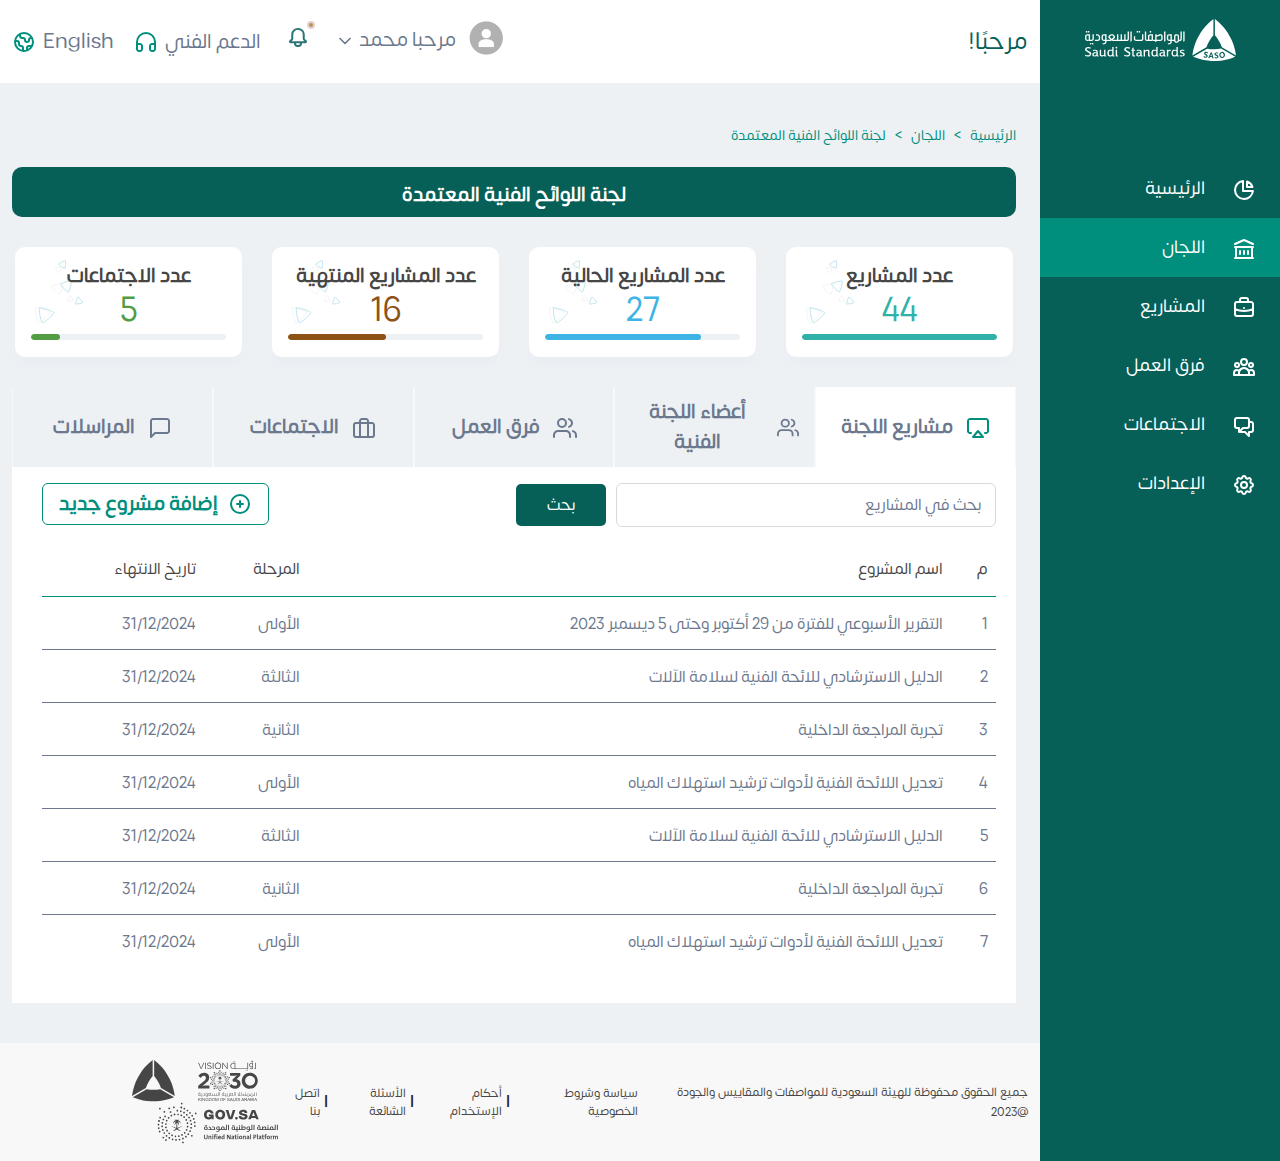
==== ar/committee details.html @ 7c532e9e "details" ====
<!doctype html>
<html lang="ar" dir="rtl">

<head>
  <!-- Required meta tags -->
  <meta charset="utf-8">
  <meta name="viewport" content="width=device-width, initial-scale=1, shrink-to-fit=no">

  <!-- filepond CSS -->
  <link rel="stylesheet" href="../assets/css/filepond.min.css">
  <!-- Bootstrap CSS -->
  <link rel="stylesheet" href="../assets/css/bootstrapV5.min.css">
  <!-- swiper  -->
  <link rel="stylesheet" href="../assets/css/swiper-bundle.min.css">
  <!--  Font Awesome CSS -->
  <!-- <link rel="stylesheet" href="../assets/css/all.min.css"> -->
  <!-- custom style -->
  <link rel="stylesheet" href="../assets/css/styleRTL.css">

  <title>SASO</title>
</head>

<body>
    <div class="layoutDashboard notHome">
        <section class="contentDashboard">
            <!-- start navbar -->
            <nav class="navbarCustomSaso">
                <div class="container containerCustom">
                    <nav class="navbar navbar-expand-lg navbar-light">
                        <a class="navbar-brand disable" href="#">
                            <img src="../assets/images/new-logo.svg" alt="" />
                        </a>
                        <a class="navbar-brand " href="#">
                            مرحبًا! 
                        </a>
                        <!-- end logo saso -->
                        <button class="navbar-toggler" type="button" data-bs-toggle="collapse"
                            data-bs-target="#navbarSupportedContent" aria-controls="navbarSupportedContent"
                            aria-expanded="false" aria-label="Toggle navigation">
                            <span class="navbar-toggler-icon"></span>
                        </button>
                        <!-- end button toggle -->
                        <div class="collapse navbar-collapse" id="navbarSupportedContent">
                            <ul class="navbar-nav mr-auto">
                                <li class="nav-item">
                                    <a class="nav-link" href="#">
                                        <img src="../assets/images/langIcon.svg" alt="" />
                                        <span>English</span>
                                    </a>
                                </li>
                                <!-- end link -->
                                <li class="nav-item">
                                    <a class="nav-link" href="#">
                                        <img src="../assets/images/supportIcon.svg" alt="" />
                                        <span>الدعم الفني</span>
                                    </a>
                                </li>
                                <!-- end link -->
                                <li class="nav-item"></li>
                                <!-- end link -->
                                <li>
                                    <div class="btn-group notificationA notificationB activeNotify ">
                                        <button type="button" class="" data-bs-toggle="dropdown" aria-haspopup="true"
                                            aria-expanded="true">
                                            <div class="redNotification">
                                                <img src="../assets/images/notific.svg" alt="" />
                                                <span class="red"></span>
                                            </div>
                                        </button>
                                        <div class="dropdown-menu ">
                                            <a class="dropdown-item" href="#">
                                                <img src="../assets/images/notiIconGreen.svg" alt="" />
                                                <span> تقرير</span>
                                            </a>
                                            <a class="dropdown-item" href="#">
                                                <img src="../assets/images/notiIconGreen.svg" alt="" />
                                                <span> تقرير</span>
                                            </a>
                                            <a class="dropdown-item visitedLink" href="#">
                                                <img src="../assets/images/notiIconGreen.svg" alt="" />
                                                <span> تقرير</span>
                                            </a>
                                            <a class="dropdown-item visitedLink" href="#">
                                                <img src="../assets/images/notiIconGreen.svg" alt="" />
                                                <span> تقرير</span>
                                            </a>
                                            <a class="dropdown-item visitedLink" href="#">
                                                <img src="../assets/images/notiIconGreen.svg" alt="" />
                                                <span> تقرير</span>
                                            </a>
                                            <a class="showAll" href="#"> عرض جميع الاشعارات </a>
                                        </div>
                                    </div>
                                </li>
                                <li>
                                    <li class="nav-item dropdown dropdownCustom">
                                        <a class="nav-link dropdown-toggle" href="#" id="navbarDropdown" role="button" data-bs-toggle="dropdown" aria-haspopup="true" aria-expanded="false">
                                            <img src="../assets/images/Arrow-Down.svg" alt="">
                                            <span>مرحبا محمد</span>
                                            <img src="../assets/images/navUser.png" alt="">
                                        </a>
                                        <div class="dropdown-menu" aria-labelledby="navbarDropdown">
                                            <a class="dropdown-item" href="#">تعديل ملف الشخصي</a>
                                            <a class="dropdown-item" href="#">تسجيل خروج</a>
                                            <div class="dropdown-divider"></div>
                                            <a class="dropdown-item" href="#">شئ اخر</a>
                                        </div>
                                    </li>
                                </li>
                            </ul>
                        </div>
                        <!-- end links of menu -->
                    </nav>
                </div>
            </nav>
            <!-- end navbar -->

            <!-- start Wrapper container -->
            <div class="WrapperContent">
                <div class="container clearPaddingCont">
                   
                    <div class="row customWidthRow">
                       <div class="col-12">
                        <div class="breadcrumb-main">
                            <a href="#">
                                الرئيسية 
                            </a>
                            <a href="#">
                                اللجان 
                            </a>
                            <span>
                                لجنة اللوائح الفنية المعتمدة
                            </span>
                        </div>
                       </div>
                    </div>
                    <div class="row customWidthRow">
                       <div class="col-12">
                        <div class="page-title">
                            <h2>
                                لجنة اللوائح الفنية المعتمدة
                            </h2>
                        </div>
                       </div>
                    </div>
                    <div class="row customWidthRow mainCards">
                        <div class="col-lg-3">
                            <div class="mainCard with-progress color1">
                                <h4>
                                    عدد المشاريع
                                </h4>
                                <div class="counter">
                                    130
                                </div>
                                <div class="progress">
                                    <div class="progress-bar" role="progressbar"  style="width: 100%;" aria-valuenow="100" aria-valuemin="0" aria-valuemax="100"></div>
                                </div>
                            </div>
                        </div>

                        <div class="col-lg-3">
                            <div class="mainCard with-progress color2">
                                <h4>
                                    عدد المشاريع الحالية
                                </h4>
                                <div class="counter">
                                    80
                                </div>
                                <div class="progress">
                                    <div class="progress-bar"  style="width: 80%;" role="progressbar" aria-valuenow="80" aria-valuemin="0" aria-valuemax="100"></div>
                                </div>
                            </div>
                        </div>

                        <div class="col-lg-3">
                            <div class="mainCard with-progress color3">
                                <h4>
                                    عدد المشاريع المنتهية
                                </h4>
                                <div class="counter">
                                    50
                                </div>
                                <div class="progress">
                                    <div class="progress-bar"  style="width: 50%;" role="progressbar" aria-valuenow="50" aria-valuemin="0" aria-valuemax="100"></div>
                                </div>
                            </div>
                        </div>

                        <div class="col-lg-3">
                            <div class="mainCard with-progress color4">
                                <h4>
                                    عدد الاجتماعات
                                </h4>
                                <div class="counter">
                                    15
                                </div>
                                <div class="progress">
                                    <div class="progress-bar"  style="width: 15%;" role="progressbar" aria-valuenow="15" aria-valuemin="0" aria-valuemax="100"></div>
                                </div>
                            </div>
                        </div>
                    </div>

                    <div class="row customWidthRow tabs-sec">
                        <div class="col-12">
                            <nav>
                                <div class="nav nav-tabs" id="nav-tab" role="tablist">
                                  <button class="nav-link active" id="nav-projects-tab" data-bs-toggle="tab" data-bs-target="#nav-projects" type="button" role="tab" aria-controls="nav-projects" aria-selected="true">
                                    <div class="icon-box">
                                        <img src="../assets/images/projectTab-icon.svg" alt="">
                                    </div>
                                    مشاريع اللجنة
                                </button>
                                  <button class="nav-link" id="nav-technicalCommittee-tab" data-bs-toggle="tab" data-bs-target="#nav-technicalCommittee" type="button" role="tab" aria-controls="nav-technicalCommittee" aria-selected="false">
                                    <div class="icon-box">
                                        <img src="../assets/images/teamTab-icon..svg" alt="">
                                    </div>
                                    أعضاء اللجنة الفنية
                                </button>
                                  <button class="nav-link" id="nav-teams-tab" data-bs-toggle="tab" data-bs-target="#nav-teams" type="button" role="tab" aria-controls="nav-teams" aria-selected="false">
                                     <div class="icon-box">
                                        <img src="../assets/images/teamTab-icon..svg" alt="">
                                    </div>
                                    فرق العمل
                                </button>
                                  <button class="nav-link" id="nav-meetings-tab" data-bs-toggle="tab" data-bs-target="#nav-meetings" type="button" role="tab" aria-controls="nav-meetings" aria-selected="false">
                                     <div class="icon-box">
                                        <img src="../assets/images/meetingTab-icon..svg" alt="">
                                    </div>
                                    الاجتماعات
                                </button>
                                  <button class="nav-link" id="nav-chat-tab" data-bs-toggle="tab" data-bs-target="#nav-chat" type="button" role="tab" aria-controls="nav-chat" aria-selected="false">
                                     <div class="icon-box">
                                        <img src="../assets/images/chatTab-icon..svg" alt="">
                                    </div>
                                    المراسلات
                                </button>
                                </div>
                              </nav>
                              <div class="tab-content" id="nav-tabContent">
                                <div class="tab-pane fade show active" id="nav-projects" role="tabpanel" aria-labelledby="nav-projects-tab">
                                    <div class="row">
                                        <div class="col-12">
                                            <div class="tabs-top-area">
                                                <div class="searchWarper">
                                                    <div class="inputGroup inputSearch">
                                                        <input type="text" placeholder="بحث في المشاريع">
                                                        <button class="btnMain">بحث</button>
                                                    </div>
                                                </div>
                                                <div class="">
                                                    <button class="add-btn">
                                                        <img src="../assets/images/plus-circle-filled.svg" alt="">
                                                        إضافة مشروع جديد
                                                    </button>
                                                </div>
                                            </div>
                                        </div>
                                        <div class="col-12">
                                            <div class="tableOne table-responsive">
                                                <table class="table">
                                                    <thead>
                                                      <tr>
                                                        <th scope="col">
                                                            م
                                                        </th>
                                                        <th scope="col">
                                                            اسم المشروع
                                                        </th>
                                                        <th scope="col">
                                                            المرحلة
                                                        </th>
                                                        <th scope="col">
                                                            تاريخ الانتهاء
                                                        </th>
                                                      </tr>
                                                    </thead>
                                                    <tbody>
                                                      <tr>
                                                        <th scope="row">
                                                            1
                                                        </th>
                                                        <td>
                                                            التقرير الأسبوعي للفترة من 29 أكتوبر وحتى 5 ديسمبر 2023
                                                        </td>
                                                        <td>
                                                            الأولى
                                                        </td>
                                                        <td>
                                                            31/12/2024
                                                        </td>
                                                      </tr>
                                                      <tr>
                                                        <th scope="row">
                                                            2
                                                        </th>
                                                        <td>
                                                            الدليل الاسترشادي للائحة الفنية لسلامة الآلات 
                                                        </td>
                                                        <td>
                                                            الثالثة
                                                        </td>
                                                        <td>
                                                            31/12/2024
                                                        </td>
                                                      </tr>
                                                      <tr>
                                                        <th scope="row">
                                                            3
                                                        </th>
                                                        <td  >
                                                            تجربة المراجعة الداخلية
                                                        </td>
                                                        <td>
                                                            الثانية
                                                        </td>
                                                        <td>
                                                            31/12/2024
                                                        </td>
                                                      </tr>
                                                      <tr>
                                                        <th scope="row">
                                                            4
                                                        </th>
                                                        <td  >
                                                            تعديل اللائحة الفنية لأدوات ترشيد استهلاك المياه
                                                        </td>
                                                        <td>
                                                            الأولى
                                                        </td>
                                                        <td>
                                                            31/12/2024
                                                        </td>
                                                      </tr>
                                                      <tr>
                                                        <th scope="row">
                                                            5
                                                        </th>
                                                        <td  >
                                                            الدليل الاسترشادي للائحة الفنية لسلامة الآلات 
                                                        </td>
                                                        <td>
                                                            الثالثة
                                                        </td>
                                                        <td>
                                                            31/12/2024
                                                        </td>
                                                      </tr>
                                                      <tr>
                                                        <th scope="row">
                                                            6
                                                        </th>
                                                        <td  >
                                                            تجربة المراجعة الداخلية
                                                        </td>
                                                        <td>
                                                            الثانية
                                                        </td>
                                                        <td>
                                                            31/12/2024
                                                        </td>
                                                      </tr>
                                                      <tr>
                                                        <th scope="row">
                                                            7
                                                        </th>
                                                        <td  >
                                                            تعديل اللائحة الفنية لأدوات ترشيد استهلاك المياه
                                                        </td>
                                                        <td>
                                                            الأولى
                                                        </td>
                                                        <td>
                                                            31/12/2024
                                                        </td>
                                                      </tr>
                                                    </tbody>
                                                  </table>
                                            </div>
                                        </div>
                                    </div>
                                </div>
                                <div class="tab-pane fade" id="nav-technicalCommittee" role="tabpanel" aria-labelledby="nav-technicalCommittee-tab">
                                    ...
                                </div>
                                <div class="tab-pane fade" id="nav-teams" role="tabpanel" aria-labelledby="nav-teams-tab">
                                    ...
                                </div>
                                <div class="tab-pane fade" id="nav-meetings" role="tabpanel" aria-labelledby="nav-meetings-tab">
                                    <div class="row">
                                        <div class="col-12">
                                            <div class="tabs-top-area">
                                                <div class="">
                                                    <button class="add-btn">
                                                        <img src="../assets/images/plus-circle-filled.svg" alt="">
                                                        إضافة اجتماع جديد
                                                    </button>
                                                </div>
                                            </div>
                                        </div>
                                        <div class="col-12">
                                            <div class="no-meetings-yet">
                                                <h5>
                                                    لا توجد اجتماعات حالية
                                                </h5>
                                            </div>
                                        </div>
                                    </div>
                                </div>
                                <div class="tab-pane fade" id="nav-chat" role="tabpanel" aria-labelledby="nav-chat-tab">
                                    <div class="row">
                                        <div class="col-12">
                                            <div class="comment-sec with-reply">
                                                <div class="comment-area">
                                                    <div class="top-profile-box">
                                                        <div class="img-box">
                                                            <img src="../assets/images/profile-Icon.svg" alt="">
                                                        </div>
                                                        <h4 class="name">
                                                            ضياء الدين سليمان بدر
                                                        </h4>
                                                    </div>
                                                    <div class="comment-added">
                                                        <p>
                                                            اجتماع فريق عمل مشروع اللائحة الفنية الخليجية لحظر المواد الخطرة .. اجتماع فريق عمل مشروع اللائحة الفنية الخليجية لحظر المواد الخطرة .. اجتماع فريق عمل مشروع اللائحة الفنية الخليجية لحظر المواد الخطرة .. اجتماع فريق عمل مشروع اللائحة الفنية الخليجية لحظر المواد الخطرة ..  اجتماع فريق عمل مشروع اللائحة الفنية الخليجية لحظر المواد الخطرة .. اجتماع فريق عمل مشروع اللائحة الفنية الخليجية لحظر المواد الخطرة .. اجتماع فريق عمل مشروع اللائحة الفنية الخليجية لحظر المواد الخطرة .. اجتماع فريق عمل مشروع اللائحة الفنية الخليجية لحظر المواد الخطرة .. اجتماع فريق عمل مشروع اللائحة الفنية الخليجية لحظر المواد الخطرة .. 
                                                        </p>
                                                        <div class="reply-a">
                                                            <a href="#">
                                                                الرد على التعليق
                                                            </a>
                                                            <span class="date">
                                                                15 ديسمبر 2024 - 13:00 ظهرًا
                                                            </span>
                                                        </div>
                                                    </div>
                                                </div>
                                                <div class="reply-area">
                                                    <div class="top-reply-box">
                                                        <div class="img-box">
                                                            <img src="../assets/images/profile-Icon.svg" alt="">
                                                        </div>
                                                        <h4 class="name">
                                                            محمد عبد الرحمن
                                                        </h4>
                                                    </div>
                                                    <div class="reply-added">
                                                        <div class="content-sec">
                                                            <p>
                                                                تم إرسال الدعوة .. برجاء قراءة المرفقات 
                                                            </p>
                                                            <h5>
                                                                المرفقات:  
                                                            </h5>
                                                            <div class="att">
                                                                <a href="#">
                                                                    <div class="icon-box">
                                                                        <img src="../assets/images/download.svg" alt="">
                                                                    </div>
                                                                    <span>
                                                                        اجتماع فريق عمل مشروع اللائحة الفنية الخليجية لحظر المواد الخطرة
                                                                    </span>
                                                                </a>
                                                                <a href="#">
                                                                    <div class="icon-box">
                                                                        <img src="../assets/images/download.svg" alt="">
                                                                    </div>
                                                                    <span>
                                                                        اجتماع فريق عمل مشروع اللائحة الفنية الخليجية لحظر المواد الخطرة
                                                                    </span>
                                                                </a>
                                                            </div>
                                                        </div>
                                                        <div class="reply-a">
                                                            <a href="#">
                                                                الرد على التعليق
                                                            </a>
                                                            <span class="date">
                                                                15 ديسمبر 2024 - 13:00 ظهرًا
                                                            </span>
                                                        </div>
                                                    </div>
                                                </div>

                                                <div class="reply-area">
                                                    <div class="top-reply-box">
                                                        <div class="img-box">
                                                            <img src="../assets/images/profile-Icon.svg" alt="">
                                                        </div>
                                                        <h4 class="name">
                                                            محمد عبد الغفار يوسف
                                                        </h4>
                                                    </div>
                                                    <div class="reply-added">
                                                        <div class="content-sec">
                                                            <p>
                                                                تم إرسال الدعوة .. برجاء قراءة المرفقات 
                                                            </p>
                                                            <h5>
                                                                المرفقات:  
                                                            </h5>
                                                            <div class="att">
                                                                <a href="#">
                                                                    <div class="icon-box">
                                                                        <img src="../assets/images/download.svg" alt="">
                                                                    </div>
                                                                    <span>
                                                                        اجتماع فريق عمل مشروع اللائحة الفنية الخليجية لحظر المواد الخطرة
                                                                    </span>
                                                                </a>
                                                            </div>
                                                        </div>
                                                        <div class="reply-a">
                                                            <a href="#">
                                                                الرد على التعليق
                                                            </a>
                                                            <span class="date">
                                                                15 ديسمبر 2024 - 13:00 ظهرًا
                                                            </span>
                                                        </div>
                                                    </div>
                                                </div>

                                            </div>
                                        </div>
                                        <div class="col-12">
                                            <div class="comment-sec">
                                                <div class="comment-area">
                                                    <div class="top-profile-box">
                                                        <div class="img-box">
                                                            <img src="../assets/images/profile-Icon.svg" alt="">
                                                        </div>
                                                        <h4 class="name">
                                                            ضياء الدين سليمان بدر
                                                        </h4>
                                                    </div>
                                                    <div class="comment-added">
                                                        <p>
                                                            اجتماع فريق عمل مشروع اللائحة الفنية الخليجية لحظر المواد الخطرة .. اجتماع فريق عمل مشروع اللائحة الفنية الخليجية لحظر المواد الخطرة .. اجتماع فريق عمل مشروع اللائحة الفنية الخليجية لحظر المواد الخطرة .. اجتماع فريق عمل مشروع اللائحة الفنية الخليجية لحظر المواد الخطرة ..  اجتماع فريق عمل مشروع اللائحة الفنية الخليجية لحظر المواد الخطرة .. اجتماع فريق عمل مشروع اللائحة الفنية الخليجية لحظر المواد الخطرة .. اجتماع فريق عمل مشروع اللائحة الفنية الخليجية لحظر المواد الخطرة .. اجتماع فريق عمل مشروع اللائحة الفنية الخليجية لحظر المواد الخطرة .. اجتماع فريق عمل مشروع اللائحة الفنية الخليجية لحظر المواد الخطرة .. 
                                                        </p>
                                                        <div class="reply-a">
                                                            <a href="#">
                                                                الرد على التعليق
                                                            </a>
                                                            <span class="date">
                                                                15 ديسمبر 2024 - 13:00 ظهرًا
                                                            </span>
                                                        </div>
                                                    </div>
                                                </div>
                                            </div>
                                        </div>
                                        <div class="col-12">
                                            <div class="bottom-sec">
                                                <div class="add-comment">
                                                    <label>
                                                         أضف تعليق جديد
                                                    </label>
                                                    <textarea name="" id="" cols="30" rows="10" 
                                                            placeholder="برجاء كتابة تعليقك هنا ثم الضغط على إرسال ...">
                                                    </textarea>
                                                </div>
                                                <div class="add-attachments">
                                                    <label>
                                                        المرفقات
                                                    </label>
                                                    <input type="file" placeholder="برجاء رفع المرفقات المطلوبة بحد أقصى 5 ميجا للملف ">
                                                </div>

                                                <button class="btnMain send">
                                                    إرسال
                                                </button>
                                            </div>

                                        </div>
                                    </div>
                                </div>
                              </div>
                        </div>
                     </div>
                </div>
            </div>
            <!-- end Wrapper container -->

            <footer class="sasoFooter">
                <div class="container containerCustom flexCenter">
                    <div class="logosFooter">
                        <a href="#!"><img src="../assets/images/SASOFooter.svg" alt="" /></a>
                        <a href="#!"><img src="../assets/images/2030.svg" alt="" /></a>
                        <a href="#!"><img src="../assets/images/Govsa.svg" alt="" /></a>
                    </div>
                    <!-- end logo -->
                    <div class="policySec">
                        <a href="#!">اتصل بنا</a>| <a href="#!"> الأسئلة الشائعة</a>|
                        <a href="#!"> أحكام الإستخدام</a>|
                        <a href="#!">سياسة وشروط الخصوصية</a>
                    </div>
                    <!-- end section -->
                    <div class="sasoRSV">
                        <p>
                            جميع الحقوق محفوظة للهيئة السعودية للمواصفات والمقاييس والجودة
                            @2023
                        </p>
                    </div>
                </div>
            </footer>
        </section>
        <!-- end main section -->
        <aside class="LinksDashboard">
            <div class="logoDash">
                <a href="#">
                    <img src="../assets/images/LogoDashboard.svg" alt="">
                </a>
            </div>
            <ul class="ulSide">
                <li class="">
                    <a href="#" >
                        <img src="../assets/images/asideIcon1.svg" alt="">
                        <span>الرئيسية</span>
                    </a>
                </li>
                <li class="active">
                    <a href="#" >
                        <img src="../assets/images/asideIcon2.svg" alt="">
                        <span>اللجان</span>
                    </a>
                </li>
                <li class="">
                    <a href="#" >
                        <img src="../assets/images/asideIcon3.svg" alt="">
                        <span>المشاريع</span>
                    </a>
                </li>
                <li class="">
                    <a href="#" >
                        <img src="../assets/images/asideIcon4.svg" alt="">
                        <span>فرق العمل</span>
                    </a>
                </li>
                <li class="">
                    <a href="#" >
                        <img src="../assets/images/asideIcon5.svg" alt="">
                        <span>الاجتماعات</span>
                    </a>
                </li>
                <li class="">
                    <a href="#" >
                        <img src="../assets/images/asideIcon6.svg" alt="">
                        <span>الإعدادات</span>
                    </a>
                </li>
            </ul>
        </aside>
         <!-- end aside -->
    </div>

    <!-- start script ref  -->
    <script src="../assets/js/jQueryV3.5.js"></script>
    <script src="../assets/js/bootstrap.bundle.minV5.js"></script>
    <script src="../assets/js/swiper-bundle.min.js"></script>
    <script src="../assets/js/filepond.min.js"></script>
    <script src="../assets/js/filepondJquery.js"></script>
    <!-- <script src="../assets/js/FilePondPluginImagePreview.js"></script> -->
    <script src="../assets/js/jquery.counterup.min.js"></script>
    <script src="../assets/js/custom.js"></script>
    <!-- end script ref  -->
    <script>
              $('.filePoundClass').filepond({
        labelIdle: `برجاء رفع المرفقات المطلوبة بحد أقصى 5 ميجا للملف `,
        // imagePreviewHeight : 40,
        allowMultiple : true
      });
  
      // Set allowMultiple property to true
    //   $('.filePoundClass').filepond('allowMultiple', true);
    
      // Listen for addfile event
      $('.filePoundClass').on('FilePond:addfile', function(e) {
          console.log('file added event', e);
      });
    </script>
</body>

</html>
---- assets/css/filepond.min.css ----
/*!
 * FilePond 4.30.3
 * Licensed under MIT, https://opensource.org/licenses/MIT/
 * Please visit https://pqina.nl/filepond/ for details.
 */

/* eslint-disable */
.filepond--assistant{position:absolute;overflow:hidden;height:1px;width:1px;padding:0;border:0;clip:rect(1px,1px,1px,1px);-webkit-clip-path:inset(50%);clip-path:inset(50%);white-space:nowrap}.filepond--browser.filepond--browser{position:absolute;margin:0;padding:0;left:1em;top:1.75em;width:calc(100% - 2em);opacity:0;font-size:0}.filepond--data{position:absolute;width:0;height:0;padding:0;margin:0;border:none;visibility:hidden;pointer-events:none;contain:strict}.filepond--drip{position:absolute;top:0;left:0;right:0;bottom:0;overflow:hidden;opacity:.1;pointer-events:none;border-radius:.5em;background:rgba(0,0,0,.01)}.filepond--drip-blob{-webkit-transform-origin:center center;transform-origin:center center;width:8em;height:8em;margin-left:-4em;margin-top:-4em;background:#292625;border-radius:50%}.filepond--drip-blob,.filepond--drop-label{position:absolute;top:0;left:0;will-change:transform,opacity}.filepond--drop-label{right:0;margin:0;color:#4f4f4f;display:flex;justify-content:center;align-items:center;height:0;-webkit-user-select:none;-moz-user-select:none;-ms-user-select:none;user-select:none}.filepond--drop-label.filepond--drop-label label{display:block;margin:0;padding:.5em}.filepond--drop-label label{cursor:default;font-size:.875em;font-weight:400;text-align:center;line-height:1.5}.filepond--label-action{text-decoration:underline;-webkit-text-decoration-skip:ink;text-decoration-skip-ink:auto;-webkit-text-decoration-color:#a7a4a4;text-decoration-color:#a7a4a4;cursor:pointer}.filepond--root[data-disabled] .filepond--drop-label label{opacity:.5}.filepond--file-action-button.filepond--file-action-button{font-size:1em;width:1.625em;height:1.625em;font-family:inherit;line-height:inherit;margin:0;padding:0;border:none;outline:none;will-change:transform,opacity}.filepond--file-action-button.filepond--file-action-button span{position:absolute;overflow:hidden;height:1px;width:1px;padding:0;border:0;clip:rect(1px,1px,1px,1px);-webkit-clip-path:inset(50%);clip-path:inset(50%);white-space:nowrap}.filepond--file-action-button.filepond--file-action-button svg{width:100%;height:100%}.filepond--file-action-button.filepond--file-action-button:after{position:absolute;left:-.75em;right:-.75em;top:-.75em;bottom:-.75em;content:""}.filepond--file-action-button{cursor:auto;color:#fff;border-radius:50%;background-color:rgba(0,0,0,.5);background-image:none;box-shadow:0 0 0 0 hsla(0,0%,100%,0);transition:box-shadow .25s ease-in}.filepond--file-action-button:focus,.filepond--file-action-button:hover{box-shadow:0 0 0 .125em hsla(0,0%,100%,.9)}.filepond--file-action-button[disabled]{color:hsla(0,0%,100%,.5);background-color:rgba(0,0,0,.25)}.filepond--file-action-button[hidden]{display:none}.filepond--action-edit-item.filepond--action-edit-item{width:2em;height:2em;padding:.1875em}.filepond--action-edit-item.filepond--action-edit-item[data-align*=center]{margin-left:-.1875em}.filepond--action-edit-item.filepond--action-edit-item[data-align*=bottom]{margin-bottom:-.1875em}.filepond--action-edit-item-alt{border:none;line-height:inherit;background:transparent;font-family:inherit;color:inherit;outline:none;padding:0;margin:0 0 0 .25em;pointer-events:all;position:absolute}.filepond--action-edit-item-alt svg{width:1.3125em;height:1.3125em}.filepond--action-edit-item-alt span{font-size:0;opacity:0}.filepond--file-info{position:static;display:flex;flex-direction:column;align-items:flex-start;flex:1;margin:0 .5em 0 0;min-width:0;will-change:transform,opacity;pointer-events:none;-webkit-user-select:none;-moz-user-select:none;-ms-user-select:none;user-select:none}.filepond--file-info *{margin:0}.filepond--file-info .filepond--file-info-main{font-size:.75em;line-height:1.2;text-overflow:ellipsis;overflow:hidden;white-space:nowrap;width:100%}.filepond--file-info .filepond--file-info-sub{font-size:.625em;opacity:.5;transition:opacity .25s ease-in-out;white-space:nowrap}.filepond--file-info .filepond--file-info-sub:empty{display:none}.filepond--file-status{position:static;display:flex;flex-direction:column;align-items:flex-end;flex-grow:0;flex-shrink:0;margin:0;min-width:2.25em;text-align:right;will-change:transform,opacity;pointer-events:none;-webkit-user-select:none;-moz-user-select:none;-ms-user-select:none;user-select:none}.filepond--file-status *{margin:0;white-space:nowrap}.filepond--file-status .filepond--file-status-main{font-size:.75em;line-height:1.2}.filepond--file-status .filepond--file-status-sub{font-size:.625em;opacity:.5;transition:opacity .25s ease-in-out}.filepond--file-wrapper.filepond--file-wrapper{border:none;margin:0;padding:0;min-width:0;height:100%}.filepond--file-wrapper.filepond--file-wrapper>legend{position:absolute;overflow:hidden;height:1px;width:1px;padding:0;border:0;clip:rect(1px,1px,1px,1px);-webkit-clip-path:inset(50%);clip-path:inset(50%);white-space:nowrap}.filepond--file{position:static;display:flex;height:100%;align-items:flex-start;padding:.5625em;color:#fff;border-radius:.5em}.filepond--file .filepond--file-status{margin-left:auto;margin-right:2.25em}.filepond--file .filepond--processing-complete-indicator{pointer-events:none;-webkit-user-select:none;-moz-user-select:none;-ms-user-select:none;user-select:none;z-index:3}.filepond--file .filepond--file-action-button,.filepond--file .filepond--processing-complete-indicator,.filepond--file .filepond--progress-indicator{position:absolute}.filepond--file [data-align*=left]{left:.5625em}.filepond--file [data-align*=right]{right:.5625em}.filepond--file [data-align*=center]{left:calc(50% - .8125em)}.filepond--file [data-align*=bottom]{bottom:1.125em}.filepond--file [data-align=center]{top:calc(50% - .8125em)}.filepond--file .filepond--progress-indicator{margin-top:.1875em}.filepond--file .filepond--progress-indicator[data-align*=right]{margin-right:.1875em}.filepond--file .filepond--progress-indicator[data-align*=left]{margin-left:.1875em}[data-filepond-item-state*=error] .filepond--file-info,[data-filepond-item-state*=invalid] .filepond--file-info,[data-filepond-item-state=cancelled] .filepond--file-info{margin-right:2.25em}[data-filepond-item-state~=processing] .filepond--file-status-sub{opacity:0}[data-filepond-item-state~=processing] .filepond--action-abort-item-processing~.filepond--file-status .filepond--file-status-sub{opacity:.5}[data-filepond-item-state=processing-error] .filepond--file-status-sub{opacity:0}[data-filepond-item-state=processing-error] .filepond--action-retry-item-processing~.filepond--file-status .filepond--file-status-sub{opacity:.5}[data-filepond-item-state=processing-complete] .filepond--action-revert-item-processing svg{-webkit-animation:fall .5s linear .125s both;animation:fall .5s linear .125s both}[data-filepond-item-state=processing-complete] .filepond--file-status-sub{opacity:.5}[data-filepond-item-state=processing-complete] .filepond--file-info-sub,[data-filepond-item-state=processing-complete] .filepond--processing-complete-indicator:not([style*=hidden])~.filepond--file-status .filepond--file-status-sub{opacity:0}[data-filepond-item-state=processing-complete] .filepond--action-revert-item-processing~.filepond--file-info .filepond--file-info-sub{opacity:.5}[data-filepond-item-state*=error] .filepond--file-wrapper,[data-filepond-item-state*=error] .filepond--panel,[data-filepond-item-state*=invalid] .filepond--file-wrapper,[data-filepond-item-state*=invalid] .filepond--panel{-webkit-animation:shake .65s linear both;animation:shake .65s linear both}[data-filepond-item-state*=busy] .filepond--progress-indicator svg{-webkit-animation:spin 1s linear infinite;animation:spin 1s linear infinite}@-webkit-keyframes spin{0%{-webkit-transform:rotate(0deg);transform:rotate(0deg)}to{-webkit-transform:rotate(1turn);transform:rotate(1turn)}}@keyframes spin{0%{-webkit-transform:rotate(0deg);transform:rotate(0deg)}to{-webkit-transform:rotate(1turn);transform:rotate(1turn)}}@-webkit-keyframes shake{10%,90%{-webkit-transform:translateX(-.0625em);transform:translateX(-.0625em)}20%,80%{-webkit-transform:translateX(.125em);transform:translateX(.125em)}30%,50%,70%{-webkit-transform:translateX(-.25em);transform:translateX(-.25em)}40%,60%{-webkit-transform:translateX(.25em);transform:translateX(.25em)}}@keyframes shake{10%,90%{-webkit-transform:translateX(-.0625em);transform:translateX(-.0625em)}20%,80%{-webkit-transform:translateX(.125em);transform:translateX(.125em)}30%,50%,70%{-webkit-transform:translateX(-.25em);transform:translateX(-.25em)}40%,60%{-webkit-transform:translateX(.25em);transform:translateX(.25em)}}@-webkit-keyframes fall{0%{opacity:0;-webkit-transform:scale(.5);transform:scale(.5);-webkit-animation-timing-function:ease-out;animation-timing-function:ease-out}70%{opacity:1;-webkit-transform:scale(1.1);transform:scale(1.1);-webkit-animation-timing-function:ease-in-out;animation-timing-function:ease-in-out}to{-webkit-transform:scale(1);transform:scale(1);-webkit-animation-timing-function:ease-out;animation-timing-function:ease-out}}@keyframes fall{0%{opacity:0;-webkit-transform:scale(.5);transform:scale(.5);-webkit-animation-timing-function:ease-out;animation-timing-function:ease-out}70%{opacity:1;-webkit-transform:scale(1.1);transform:scale(1.1);-webkit-animation-timing-function:ease-in-out;animation-timing-function:ease-in-out}to{-webkit-transform:scale(1);transform:scale(1);-webkit-animation-timing-function:ease-out;animation-timing-function:ease-out}}.filepond--hopper[data-hopper-state=drag-over]>*{pointer-events:none}.filepond--hopper[data-hopper-state=drag-over]:after{content:"";position:absolute;left:0;top:0;right:0;bottom:0;z-index:100}.filepond--progress-indicator{z-index:103}.filepond--file-action-button{z-index:102}.filepond--file-status{z-index:101}.filepond--file-info{z-index:100}.filepond--item{position:absolute;top:0;left:0;right:0;z-index:1;padding:0;margin:.25em;will-change:transform,opacity}.filepond--item>.filepond--panel{z-index:-1}.filepond--item>.filepond--panel .filepond--panel-bottom{box-shadow:0 .0625em .125em -.0625em rgba(0,0,0,.25)}.filepond--item>.filepond--file-wrapper,.filepond--item>.filepond--panel{transition:opacity .15s ease-out}.filepond--item[data-drag-state]{cursor:-webkit-grab;cursor:grab}.filepond--item[data-drag-state]>.filepond--panel{transition:box-shadow .125s ease-in-out;box-shadow:0 0 0 transparent}.filepond--item[data-drag-state=drag]{cursor:-webkit-grabbing;cursor:grabbing}.filepond--item[data-drag-state=drag]>.filepond--panel{box-shadow:0 .125em .3125em rgba(0,0,0,.325)}.filepond--item[data-drag-state]:not([data-drag-state=idle]){z-index:2}.filepond--item-panel{background-color:#64605e}[data-filepond-item-state=processing-complete] .filepond--item-panel{background-color:#369763}[data-filepond-item-state*=error] .filepond--item-panel,[data-filepond-item-state*=invalid] .filepond--item-panel{background-color:#c44e47}.filepond--item-panel{border-radius:.5em;transition:background-color .25s}.filepond--list-scroller{position:absolute;top:0;left:0;right:0;margin:0;will-change:transform}.filepond--list-scroller[data-state=overflow] .filepond--list{bottom:0;right:0}.filepond--list-scroller[data-state=overflow]{overflow-y:scroll;overflow-x:hidden;-webkit-overflow-scrolling:touch;-webkit-mask:linear-gradient(180deg,#000 calc(100% - .5em),transparent);mask:linear-gradient(180deg,#000 calc(100% - .5em),transparent)}.filepond--list-scroller::-webkit-scrollbar{background:transparent}.filepond--list-scroller::-webkit-scrollbar:vertical{width:1em}.filepond--list-scroller::-webkit-scrollbar:horizontal{height:0}.filepond--list-scroller::-webkit-scrollbar-thumb{background-color:rgba(0,0,0,.3);border-radius:99999px;border:.3125em solid transparent;background-clip:content-box}.filepond--list.filepond--list{position:absolute;top:0;margin:0;padding:0;list-style-type:none;will-change:transform}.filepond--list{left:.75em;right:.75em}.filepond--root[data-style-panel-layout~=integrated]{width:100%;height:100%;max-width:none;margin:0}.filepond--root[data-style-panel-layout~=circle] .filepond--panel-root,.filepond--root[data-style-panel-layout~=integrated] .filepond--panel-root{border-radius:0}.filepond--root[data-style-panel-layout~=circle] .filepond--panel-root>*,.filepond--root[data-style-panel-layout~=integrated] .filepond--panel-root>*{display:none}.filepond--root[data-style-panel-layout~=circle] .filepond--drop-label,.filepond--root[data-style-panel-layout~=integrated] .filepond--drop-label{bottom:0;height:auto;display:flex;justify-content:center;align-items:center;z-index:7}.filepond--root[data-style-panel-layout~=circle] .filepond--item-panel,.filepond--root[data-style-panel-layout~=integrated] .filepond--item-panel{display:none}.filepond--root[data-style-panel-layout~=compact] .filepond--list-scroller,.filepond--root[data-style-panel-layout~=integrated] .filepond--list-scroller{overflow:hidden;height:100%;margin-top:0;margin-bottom:0}.filepond--root[data-style-panel-layout~=compact] .filepond--list,.filepond--root[data-style-panel-layout~=integrated] .filepond--list{left:0;right:0;height:100%}.filepond--root[data-style-panel-layout~=compact] .filepond--item,.filepond--root[data-style-panel-layout~=integrated] .filepond--item{margin:0}.filepond--root[data-style-panel-layout~=compact] .filepond--file-wrapper,.filepond--root[data-style-panel-layout~=integrated] .filepond--file-wrapper{height:100%}.filepond--root[data-style-panel-layout~=compact] .filepond--drop-label,.filepond--root[data-style-panel-layout~=integrated] .filepond--drop-label{z-index:7}.filepond--root[data-style-panel-layout~=circle]{border-radius:99999rem;overflow:hidden}.filepond--root[data-style-panel-layout~=circle]>.filepond--panel{border-radius:inherit}.filepond--root[data-style-panel-layout~=circle]>.filepond--panel>*{display:none}.filepond--root[data-style-panel-layout~=circle] .filepond--file-info,.filepond--root[data-style-panel-layout~=circle] .filepond--file-status{display:none}.filepond--root[data-style-panel-layout~=circle] .filepond--action-edit-item{opacity:1!important;visibility:visible!important}@media not all and (min-resolution:0.001dpcm){@supports (-webkit-appearance:none) and (stroke-color:transparent){.filepond--root[data-style-panel-layout~=circle]{will-change:transform}}}.filepond--panel-root{border-radius:.5em;background-color:#f1f0ef}.filepond--panel{position:absolute;left:0;top:0;right:0;margin:0;height:100%!important;pointer-events:none}.filepond-panel:not([data-scalable=false]){height:auto!important}.filepond--panel[data-scalable=false]>div{display:none}.filepond--panel[data-scalable=true]{-webkit-transform-style:preserve-3d;transform-style:preserve-3d;background-color:transparent!important;border:none!important}.filepond--panel-bottom,.filepond--panel-center,.filepond--panel-top{position:absolute;left:0;top:0;right:0;margin:0;padding:0}.filepond--panel-bottom,.filepond--panel-top{height:.5em}.filepond--panel-top{border-bottom-left-radius:0!important;border-bottom-right-radius:0!important;border-bottom:none!important}.filepond--panel-top:after{content:"";position:absolute;height:2px;left:0;right:0;bottom:-1px;background-color:inherit}.filepond--panel-bottom,.filepond--panel-center{will-change:transform;-webkit-backface-visibility:hidden;backface-visibility:hidden;-webkit-transform-origin:left top;transform-origin:left top;-webkit-transform:translate3d(0,.5em,0);transform:translate3d(0,.5em,0)}.filepond--panel-bottom{border-top-left-radius:0!important;border-top-right-radius:0!important;border-top:none!important}.filepond--panel-bottom:before{content:"";position:absolute;height:2px;left:0;right:0;top:-1px;background-color:inherit}.filepond--panel-center{height:100px!important;border-top:none!important;border-bottom:none!important;border-radius:0!important}.filepond--panel-center:not([style]){visibility:hidden}.filepond--progress-indicator{position:static;width:1.25em;height:1.25em;color:#fff;margin:0;pointer-events:none;will-change:transform,opacity}.filepond--progress-indicator svg{width:100%;height:100%;vertical-align:top;transform-box:fill-box}.filepond--progress-indicator path{fill:none;stroke:currentColor}.filepond--list-scroller{z-index:6}.filepond--drop-label{z-index:5}.filepond--drip{z-index:3}.filepond--root>.filepond--panel{z-index:2}.filepond--browser{z-index:1}.filepond--root{box-sizing:border-box;position:relative;margin-bottom:1em;font-size:1rem;line-height:normal;font-family:-apple-system,BlinkMacSystemFont,Segoe UI,Roboto,Helvetica,Arial,sans-serif,Apple Color Emoji,Segoe UI Emoji,Segoe UI Symbol;font-weight:450;text-align:left;text-rendering:optimizeLegibility;direction:ltr;contain:layout style size}.filepond--root *{box-sizing:inherit;line-height:inherit}.filepond--root :not(text){font-size:inherit}.filepond--root[data-disabled]{pointer-events:none}.filepond--root[data-disabled] .filepond--list-scroller{pointer-events:all}.filepond--root[data-disabled] .filepond--list{pointer-events:none}.filepond--root .filepond--drop-label{min-height:4.75em}.filepond--root .filepond--list-scroller{margin-top:1em;margin-bottom:1em}.filepond--root .filepond--credits{position:absolute;right:0;opacity:.175;line-height:.85;font-size:11px;color:inherit;text-decoration:none;z-index:3;bottom:-14px}.filepond--root .filepond--credits[style]{top:0;bottom:auto;margin-top:14px}
---- assets/css/bootstrapV5.min.css ----
@charset "UTF-8";/*!
 * Bootstrap v5.0.2 (https://getbootstrap.com/)
 * Copyright 2011-2021 The Bootstrap Authors
 * Copyright 2011-2021 Twitter, Inc.
 * Licensed under MIT (https://github.com/twbs/bootstrap/blob/main/LICENSE)
 */:root{--bs-blue:#0d6efd;--bs-indigo:#6610f2;--bs-purple:#6f42c1;--bs-pink:#d63384;--bs-red:#dc3545;--bs-orange:#fd7e14;--bs-yellow:#ffc107;--bs-green:#198754;--bs-teal:#20c997;--bs-cyan:#0dcaf0;--bs-white:#fff;--bs-gray:#6c757d;--bs-gray-dark:#343a40;--bs-primary:#0d6efd;--bs-secondary:#6c757d;--bs-success:#198754;--bs-info:#0dcaf0;--bs-warning:#ffc107;--bs-danger:#dc3545;--bs-light:#f8f9fa;--bs-dark:#212529;--bs-font-sans-serif:system-ui,-apple-system,"Segoe UI",Roboto,"Helvetica Neue",Arial,"Noto Sans","Liberation Sans",sans-serif,"Apple Color Emoji","Segoe UI Emoji","Segoe UI Symbol","Noto Color Emoji";--bs-font-monospace:SFMono-Regular,Menlo,Monaco,Consolas,"Liberation Mono","Courier New",monospace;--bs-gradient:linear-gradient(180deg, rgba(255, 255, 255, 0.15), rgba(255, 255, 255, 0))}*,::after,::before{box-sizing:border-box}@media (prefers-reduced-motion:no-preference){:root{scroll-behavior:smooth}}body{margin:0;font-family:var(--bs-font-sans-serif);font-size:1rem;font-weight:400;line-height:1.5;color:#212529;background-color:#fff;-webkit-text-size-adjust:100%;-webkit-tap-highlight-color:transparent}hr{margin:1rem 0;color:inherit;background-color:currentColor;border:0;opacity:.25}hr:not([size]){height:1px}.h1,.h2,.h3,.h4,.h5,.h6,h1,h2,h3,h4,h5,h6{margin-top:0;margin-bottom:.5rem;font-weight:500;line-height:1.2}.h1,h1{font-size:calc(1.375rem + 1.5vw)}@media (min-width:1200px){.h1,h1{font-size:2.5rem}}.h2,h2{font-size:calc(1.325rem + .9vw)}@media (min-width:1200px){.h2,h2{font-size:2rem}}.h3,h3{font-size:calc(1.3rem + .6vw)}@media (min-width:1200px){.h3,h3{font-size:1.75rem}}.h4,h4{font-size:calc(1.275rem + .3vw)}@media (min-width:1200px){.h4,h4{font-size:1.5rem}}.h5,h5{font-size:1.25rem}.h6,h6{font-size:1rem}p{margin-top:0;margin-bottom:1rem}abbr[data-bs-original-title],abbr[title]{-webkit-text-decoration:underline dotted;text-decoration:underline dotted;cursor:help;-webkit-text-decoration-skip-ink:none;text-decoration-skip-ink:none}address{margin-bottom:1rem;font-style:normal;line-height:inherit}ol,ul{padding-left:2rem}dl,ol,ul{margin-top:0;margin-bottom:1rem}ol ol,ol ul,ul ol,ul ul{margin-bottom:0}dt{font-weight:700}dd{margin-bottom:.5rem;margin-left:0}blockquote{margin:0 0 1rem}b,strong{font-weight:bolder}.small,small{font-size:.875em}.mark,mark{padding:.2em;background-color:#fcf8e3}sub,sup{position:relative;font-size:.75em;line-height:0;vertical-align:baseline}sub{bottom:-.25em}sup{top:-.5em}a{color:#0d6efd;text-decoration:underline}a:hover{color:#0a58ca}a:not([href]):not([class]),a:not([href]):not([class]):hover{color:inherit;text-decoration:none}code,kbd,pre,samp{font-family:var(--bs-font-monospace);font-size:1em;direction:ltr;unicode-bidi:bidi-override}pre{display:block;margin-top:0;margin-bottom:1rem;overflow:auto;font-size:.875em}pre code{font-size:inherit;color:inherit;word-break:normal}code{font-size:.875em;color:#d63384;word-wrap:break-word}a>code{color:inherit}kbd{padding:.2rem .4rem;font-size:.875em;color:#fff;background-color:#212529;border-radius:.2rem}kbd kbd{padding:0;font-size:1em;font-weight:700}figure{margin:0 0 1rem}img,svg{vertical-align:middle}table{caption-side:bottom;border-collapse:collapse}caption{padding-top:.5rem;padding-bottom:.5rem;color:#6c757d;text-align:left}th{text-align:inherit;text-align:-webkit-match-parent}tbody,td,tfoot,th,thead,tr{border-color:inherit;border-style:solid;border-width:0}label{display:inline-block}button{border-radius:0}button:focus:not(:focus-visible){outline:0}button,input,optgroup,select,textarea{margin:0;font-family:inherit;font-size:inherit;line-height:inherit}button,select{text-transform:none}[role=button]{cursor:pointer}select{word-wrap:normal}select:disabled{opacity:1}[list]::-webkit-calendar-picker-indicator{display:none}[type=button],[type=reset],[type=submit],button{-webkit-appearance:button}[type=button]:not(:disabled),[type=reset]:not(:disabled),[type=submit]:not(:disabled),button:not(:disabled){cursor:pointer}::-moz-focus-inner{padding:0;border-style:none}textarea{resize:vertical}fieldset{min-width:0;padding:0;margin:0;border:0}legend{float:left;width:100%;padding:0;margin-bottom:.5rem;font-size:calc(1.275rem + .3vw);line-height:inherit}@media (min-width:1200px){legend{font-size:1.5rem}}legend+*{clear:left}::-webkit-datetime-edit-day-field,::-webkit-datetime-edit-fields-wrapper,::-webkit-datetime-edit-hour-field,::-webkit-datetime-edit-minute,::-webkit-datetime-edit-month-field,::-webkit-datetime-edit-text,::-webkit-datetime-edit-year-field{padding:0}::-webkit-inner-spin-button{height:auto}[type=search]{outline-offset:-2px;-webkit-appearance:textfield}::-webkit-search-decoration{-webkit-appearance:none}::-webkit-color-swatch-wrapper{padding:0}::file-selector-button{font:inherit}::-webkit-file-upload-button{font:inherit;-webkit-appearance:button}output{display:inline-block}iframe{border:0}summary{display:list-item;cursor:pointer}progress{vertical-align:baseline}[hidden]{display:none!important}.lead{font-size:1.25rem;font-weight:300}.display-1{font-size:calc(1.625rem + 4.5vw);font-weight:300;line-height:1.2}@media (min-width:1200px){.display-1{font-size:5rem}}.display-2{font-size:calc(1.575rem + 3.9vw);font-weight:300;line-height:1.2}@media (min-width:1200px){.display-2{font-size:4.5rem}}.display-3{font-size:calc(1.525rem + 3.3vw);font-weight:300;line-height:1.2}@media (min-width:1200px){.display-3{font-size:4rem}}.display-4{font-size:calc(1.475rem + 2.7vw);font-weight:300;line-height:1.2}@media (min-width:1200px){.display-4{font-size:3.5rem}}.display-5{font-size:calc(1.425rem + 2.1vw);font-weight:300;line-height:1.2}@media (min-width:1200px){.display-5{font-size:3rem}}.display-6{font-size:calc(1.375rem + 1.5vw);font-weight:300;line-height:1.2}@media (min-width:1200px){.display-6{font-size:2.5rem}}.list-unstyled{padding-left:0;list-style:none}.list-inline{padding-left:0;list-style:none}.list-inline-item{display:inline-block}.list-inline-item:not(:last-child){margin-right:.5rem}.initialism{font-size:.875em;text-transform:uppercase}.blockquote{margin-bottom:1rem;font-size:1.25rem}.blockquote>:last-child{margin-bottom:0}.blockquote-footer{margin-top:-1rem;margin-bottom:1rem;font-size:.875em;color:#6c757d}.blockquote-footer::before{content:"— "}.img-fluid{max-width:100%;height:auto}.img-thumbnail{padding:.25rem;background-color:#fff;border:1px solid #dee2e6;border-radius:.25rem;max-width:100%;height:auto}.figure{display:inline-block}.figure-img{margin-bottom:.5rem;line-height:1}.figure-caption{font-size:.875em;color:#6c757d}.container,.container-fluid,.container-lg,.container-md,.container-sm,.container-xl,.container-xxl{width:100%;padding-right:var(--bs-gutter-x,.75rem);padding-left:var(--bs-gutter-x,.75rem);margin-right:auto;margin-left:auto}@media (min-width:576px){.container,.container-sm{max-width:540px}}@media (min-width:768px){.container,.container-md,.container-sm{max-width:720px}}@media (min-width:992px){.container,.container-lg,.container-md,.container-sm{max-width:960px}}@media (min-width:1200px){.container,.container-lg,.container-md,.container-sm,.container-xl{max-width:1140px}}@media (min-width:1400px){.container,.container-lg,.container-md,.container-sm,.container-xl,.container-xxl{max-width:1320px}}.row{--bs-gutter-x:1.5rem;--bs-gutter-y:0;display:flex;flex-wrap:wrap;margin-top:calc(var(--bs-gutter-y) * -1);margin-right:calc(var(--bs-gutter-x) * -.5);margin-left:calc(var(--bs-gutter-x) * -.5)}.row>*{flex-shrink:0;width:100%;max-width:100%;padding-right:calc(var(--bs-gutter-x) * .5);padding-left:calc(var(--bs-gutter-x) * .5);margin-top:var(--bs-gutter-y)}.col{flex:1 0 0%}.row-cols-auto>*{flex:0 0 auto;width:auto}.row-cols-1>*{flex:0 0 auto;width:100%}.row-cols-2>*{flex:0 0 auto;width:50%}.row-cols-3>*{flex:0 0 auto;width:33.3333333333%}.row-cols-4>*{flex:0 0 auto;width:25%}.row-cols-5>*{flex:0 0 auto;width:20%}.row-cols-6>*{flex:0 0 auto;width:16.6666666667%}@media (min-width:576px){.col-sm{flex:1 0 0%}.row-cols-sm-auto>*{flex:0 0 auto;width:auto}.row-cols-sm-1>*{flex:0 0 auto;width:100%}.row-cols-sm-2>*{flex:0 0 auto;width:50%}.row-cols-sm-3>*{flex:0 0 auto;width:33.3333333333%}.row-cols-sm-4>*{flex:0 0 auto;width:25%}.row-cols-sm-5>*{flex:0 0 auto;width:20%}.row-cols-sm-6>*{flex:0 0 auto;width:16.6666666667%}}@media (min-width:768px){.col-md{flex:1 0 0%}.row-cols-md-auto>*{flex:0 0 auto;width:auto}.row-cols-md-1>*{flex:0 0 auto;width:100%}.row-cols-md-2>*{flex:0 0 auto;width:50%}.row-cols-md-3>*{flex:0 0 auto;width:33.3333333333%}.row-cols-md-4>*{flex:0 0 auto;width:25%}.row-cols-md-5>*{flex:0 0 auto;width:20%}.row-cols-md-6>*{flex:0 0 auto;width:16.6666666667%}}@media (min-width:992px){.col-lg{flex:1 0 0%}.row-cols-lg-auto>*{flex:0 0 auto;width:auto}.row-cols-lg-1>*{flex:0 0 auto;width:100%}.row-cols-lg-2>*{flex:0 0 auto;width:50%}.row-cols-lg-3>*{flex:0 0 auto;width:33.3333333333%}.row-cols-lg-4>*{flex:0 0 auto;width:25%}.row-cols-lg-5>*{flex:0 0 auto;width:20%}.row-cols-lg-6>*{flex:0 0 auto;width:16.6666666667%}}@media (min-width:1200px){.col-xl{flex:1 0 0%}.row-cols-xl-auto>*{flex:0 0 auto;width:auto}.row-cols-xl-1>*{flex:0 0 auto;width:100%}.row-cols-xl-2>*{flex:0 0 auto;width:50%}.row-cols-xl-3>*{flex:0 0 auto;width:33.3333333333%}.row-cols-xl-4>*{flex:0 0 auto;width:25%}.row-cols-xl-5>*{flex:0 0 auto;width:20%}.row-cols-xl-6>*{flex:0 0 auto;width:16.6666666667%}}@media (min-width:1400px){.col-xxl{flex:1 0 0%}.row-cols-xxl-auto>*{flex:0 0 auto;width:auto}.row-cols-xxl-1>*{flex:0 0 auto;width:100%}.row-cols-xxl-2>*{flex:0 0 auto;width:50%}.row-cols-xxl-3>*{flex:0 0 auto;width:33.3333333333%}.row-cols-xxl-4>*{flex:0 0 auto;width:25%}.row-cols-xxl-5>*{flex:0 0 auto;width:20%}.row-cols-xxl-6>*{flex:0 0 auto;width:16.6666666667%}}.col-auto{flex:0 0 auto;width:auto}.col-1{flex:0 0 auto;width:8.33333333%}.col-2{flex:0 0 auto;width:16.66666667%}.col-3{flex:0 0 auto;width:25%}.col-4{flex:0 0 auto;width:33.33333333%}.col-5{flex:0 0 auto;width:41.66666667%}.col-6{flex:0 0 auto;width:50%}.col-7{flex:0 0 auto;width:58.33333333%}.col-8{flex:0 0 auto;width:66.66666667%}.col-9{flex:0 0 auto;width:75%}.col-10{flex:0 0 auto;width:83.33333333%}.col-11{flex:0 0 auto;width:91.66666667%}.col-12{flex:0 0 auto;width:100%}.offset-1{margin-left:8.33333333%}.offset-2{margin-left:16.66666667%}.offset-3{margin-left:25%}.offset-4{margin-left:33.33333333%}.offset-5{margin-left:41.66666667%}.offset-6{margin-left:50%}.offset-7{margin-left:58.33333333%}.offset-8{margin-left:66.66666667%}.offset-9{margin-left:75%}.offset-10{margin-left:83.33333333%}.offset-11{margin-left:91.66666667%}.g-0,.gx-0{--bs-gutter-x:0}.g-0,.gy-0{--bs-gutter-y:0}.g-1,.gx-1{--bs-gutter-x:0.25rem}.g-1,.gy-1{--bs-gutter-y:0.25rem}.g-2,.gx-2{--bs-gutter-x:0.5rem}.g-2,.gy-2{--bs-gutter-y:0.5rem}.g-3,.gx-3{--bs-gutter-x:1rem}.g-3,.gy-3{--bs-gutter-y:1rem}.g-4,.gx-4{--bs-gutter-x:1.5rem}.g-4,.gy-4{--bs-gutter-y:1.5rem}.g-5,.gx-5{--bs-gutter-x:3rem}.g-5,.gy-5{--bs-gutter-y:3rem}@media (min-width:576px){.col-sm-auto{flex:0 0 auto;width:auto}.col-sm-1{flex:0 0 auto;width:8.33333333%}.col-sm-2{flex:0 0 auto;width:16.66666667%}.col-sm-3{flex:0 0 auto;width:25%}.col-sm-4{flex:0 0 auto;width:33.33333333%}.col-sm-5{flex:0 0 auto;width:41.66666667%}.col-sm-6{flex:0 0 auto;width:50%}.col-sm-7{flex:0 0 auto;width:58.33333333%}.col-sm-8{flex:0 0 auto;width:66.66666667%}.col-sm-9{flex:0 0 auto;width:75%}.col-sm-10{flex:0 0 auto;width:83.33333333%}.col-sm-11{flex:0 0 auto;width:91.66666667%}.col-sm-12{flex:0 0 auto;width:100%}.offset-sm-0{margin-left:0}.offset-sm-1{margin-left:8.33333333%}.offset-sm-2{margin-left:16.66666667%}.offset-sm-3{margin-left:25%}.offset-sm-4{margin-left:33.33333333%}.offset-sm-5{margin-left:41.66666667%}.offset-sm-6{margin-left:50%}.offset-sm-7{margin-left:58.33333333%}.offset-sm-8{margin-left:66.66666667%}.offset-sm-9{margin-left:75%}.offset-sm-10{margin-left:83.33333333%}.offset-sm-11{margin-left:91.66666667%}.g-sm-0,.gx-sm-0{--bs-gutter-x:0}.g-sm-0,.gy-sm-0{--bs-gutter-y:0}.g-sm-1,.gx-sm-1{--bs-gutter-x:0.25rem}.g-sm-1,.gy-sm-1{--bs-gutter-y:0.25rem}.g-sm-2,.gx-sm-2{--bs-gutter-x:0.5rem}.g-sm-2,.gy-sm-2{--bs-gutter-y:0.5rem}.g-sm-3,.gx-sm-3{--bs-gutter-x:1rem}.g-sm-3,.gy-sm-3{--bs-gutter-y:1rem}.g-sm-4,.gx-sm-4{--bs-gutter-x:1.5rem}.g-sm-4,.gy-sm-4{--bs-gutter-y:1.5rem}.g-sm-5,.gx-sm-5{--bs-gutter-x:3rem}.g-sm-5,.gy-sm-5{--bs-gutter-y:3rem}}@media (min-width:768px){.col-md-auto{flex:0 0 auto;width:auto}.col-md-1{flex:0 0 auto;width:8.33333333%}.col-md-2{flex:0 0 auto;width:16.66666667%}.col-md-3{flex:0 0 auto;width:25%}.col-md-4{flex:0 0 auto;width:33.33333333%}.col-md-5{flex:0 0 auto;width:41.66666667%}.col-md-6{flex:0 0 auto;width:50%}.col-md-7{flex:0 0 auto;width:58.33333333%}.col-md-8{flex:0 0 auto;width:66.66666667%}.col-md-9{flex:0 0 auto;width:75%}.col-md-10{flex:0 0 auto;width:83.33333333%}.col-md-11{flex:0 0 auto;width:91.66666667%}.col-md-12{flex:0 0 auto;width:100%}.offset-md-0{margin-left:0}.offset-md-1{margin-left:8.33333333%}.offset-md-2{margin-left:16.66666667%}.offset-md-3{margin-left:25%}.offset-md-4{margin-left:33.33333333%}.offset-md-5{margin-left:41.66666667%}.offset-md-6{margin-left:50%}.offset-md-7{margin-left:58.33333333%}.offset-md-8{margin-left:66.66666667%}.offset-md-9{margin-left:75%}.offset-md-10{margin-left:83.33333333%}.offset-md-11{margin-left:91.66666667%}.g-md-0,.gx-md-0{--bs-gutter-x:0}.g-md-0,.gy-md-0{--bs-gutter-y:0}.g-md-1,.gx-md-1{--bs-gutter-x:0.25rem}.g-md-1,.gy-md-1{--bs-gutter-y:0.25rem}.g-md-2,.gx-md-2{--bs-gutter-x:0.5rem}.g-md-2,.gy-md-2{--bs-gutter-y:0.5rem}.g-md-3,.gx-md-3{--bs-gutter-x:1rem}.g-md-3,.gy-md-3{--bs-gutter-y:1rem}.g-md-4,.gx-md-4{--bs-gutter-x:1.5rem}.g-md-4,.gy-md-4{--bs-gutter-y:1.5rem}.g-md-5,.gx-md-5{--bs-gutter-x:3rem}.g-md-5,.gy-md-5{--bs-gutter-y:3rem}}@media (min-width:992px){.col-lg-auto{flex:0 0 auto;width:auto}.col-lg-1{flex:0 0 auto;width:8.33333333%}.col-lg-2{flex:0 0 auto;width:16.66666667%}.col-lg-3{flex:0 0 auto;width:25%}.col-lg-4{flex:0 0 auto;width:33.33333333%}.col-lg-5{flex:0 0 auto;width:41.66666667%}.col-lg-6{flex:0 0 auto;width:50%}.col-lg-7{flex:0 0 auto;width:58.33333333%}.col-lg-8{flex:0 0 auto;width:66.66666667%}.col-lg-9{flex:0 0 auto;width:75%}.col-lg-10{flex:0 0 auto;width:83.33333333%}.col-lg-11{flex:0 0 auto;width:91.66666667%}.col-lg-12{flex:0 0 auto;width:100%}.offset-lg-0{margin-left:0}.offset-lg-1{margin-left:8.33333333%}.offset-lg-2{margin-left:16.66666667%}.offset-lg-3{margin-left:25%}.offset-lg-4{margin-left:33.33333333%}.offset-lg-5{margin-left:41.66666667%}.offset-lg-6{margin-left:50%}.offset-lg-7{margin-left:58.33333333%}.offset-lg-8{margin-left:66.66666667%}.offset-lg-9{margin-left:75%}.offset-lg-10{margin-left:83.33333333%}.offset-lg-11{margin-left:91.66666667%}.g-lg-0,.gx-lg-0{--bs-gutter-x:0}.g-lg-0,.gy-lg-0{--bs-gutter-y:0}.g-lg-1,.gx-lg-1{--bs-gutter-x:0.25rem}.g-lg-1,.gy-lg-1{--bs-gutter-y:0.25rem}.g-lg-2,.gx-lg-2{--bs-gutter-x:0.5rem}.g-lg-2,.gy-lg-2{--bs-gutter-y:0.5rem}.g-lg-3,.gx-lg-3{--bs-gutter-x:1rem}.g-lg-3,.gy-lg-3{--bs-gutter-y:1rem}.g-lg-4,.gx-lg-4{--bs-gutter-x:1.5rem}.g-lg-4,.gy-lg-4{--bs-gutter-y:1.5rem}.g-lg-5,.gx-lg-5{--bs-gutter-x:3rem}.g-lg-5,.gy-lg-5{--bs-gutter-y:3rem}}@media (min-width:1200px){.col-xl-auto{flex:0 0 auto;width:auto}.col-xl-1{flex:0 0 auto;width:8.33333333%}.col-xl-2{flex:0 0 auto;width:16.66666667%}.col-xl-3{flex:0 0 auto;width:25%}.col-xl-4{flex:0 0 auto;width:33.33333333%}.col-xl-5{flex:0 0 auto;width:41.66666667%}.col-xl-6{flex:0 0 auto;width:50%}.col-xl-7{flex:0 0 auto;width:58.33333333%}.col-xl-8{flex:0 0 auto;width:66.66666667%}.col-xl-9{flex:0 0 auto;width:75%}.col-xl-10{flex:0 0 auto;width:83.33333333%}.col-xl-11{flex:0 0 auto;width:91.66666667%}.col-xl-12{flex:0 0 auto;width:100%}.offset-xl-0{margin-left:0}.offset-xl-1{margin-left:8.33333333%}.offset-xl-2{margin-left:16.66666667%}.offset-xl-3{margin-left:25%}.offset-xl-4{margin-left:33.33333333%}.offset-xl-5{margin-left:41.66666667%}.offset-xl-6{margin-left:50%}.offset-xl-7{margin-left:58.33333333%}.offset-xl-8{margin-left:66.66666667%}.offset-xl-9{margin-left:75%}.offset-xl-10{margin-left:83.33333333%}.offset-xl-11{margin-left:91.66666667%}.g-xl-0,.gx-xl-0{--bs-gutter-x:0}.g-xl-0,.gy-xl-0{--bs-gutter-y:0}.g-xl-1,.gx-xl-1{--bs-gutter-x:0.25rem}.g-xl-1,.gy-xl-1{--bs-gutter-y:0.25rem}.g-xl-2,.gx-xl-2{--bs-gutter-x:0.5rem}.g-xl-2,.gy-xl-2{--bs-gutter-y:0.5rem}.g-xl-3,.gx-xl-3{--bs-gutter-x:1rem}.g-xl-3,.gy-xl-3{--bs-gutter-y:1rem}.g-xl-4,.gx-xl-4{--bs-gutter-x:1.5rem}.g-xl-4,.gy-xl-4{--bs-gutter-y:1.5rem}.g-xl-5,.gx-xl-5{--bs-gutter-x:3rem}.g-xl-5,.gy-xl-5{--bs-gutter-y:3rem}}@media (min-width:1400px){.col-xxl-auto{flex:0 0 auto;width:auto}.col-xxl-1{flex:0 0 auto;width:8.33333333%}.col-xxl-2{flex:0 0 auto;width:16.66666667%}.col-xxl-3{flex:0 0 auto;width:25%}.col-xxl-4{flex:0 0 auto;width:33.33333333%}.col-xxl-5{flex:0 0 auto;width:41.66666667%}.col-xxl-6{flex:0 0 auto;width:50%}.col-xxl-7{flex:0 0 auto;width:58.33333333%}.col-xxl-8{flex:0 0 auto;width:66.66666667%}.col-xxl-9{flex:0 0 auto;width:75%}.col-xxl-10{flex:0 0 auto;width:83.33333333%}.col-xxl-11{flex:0 0 auto;width:91.66666667%}.col-xxl-12{flex:0 0 auto;width:100%}.offset-xxl-0{margin-left:0}.offset-xxl-1{margin-left:8.33333333%}.offset-xxl-2{margin-left:16.66666667%}.offset-xxl-3{margin-left:25%}.offset-xxl-4{margin-left:33.33333333%}.offset-xxl-5{margin-left:41.66666667%}.offset-xxl-6{margin-left:50%}.offset-xxl-7{margin-left:58.33333333%}.offset-xxl-8{margin-left:66.66666667%}.offset-xxl-9{margin-left:75%}.offset-xxl-10{margin-left:83.33333333%}.offset-xxl-11{margin-left:91.66666667%}.g-xxl-0,.gx-xxl-0{--bs-gutter-x:0}.g-xxl-0,.gy-xxl-0{--bs-gutter-y:0}.g-xxl-1,.gx-xxl-1{--bs-gutter-x:0.25rem}.g-xxl-1,.gy-xxl-1{--bs-gutter-y:0.25rem}.g-xxl-2,.gx-xxl-2{--bs-gutter-x:0.5rem}.g-xxl-2,.gy-xxl-2{--bs-gutter-y:0.5rem}.g-xxl-3,.gx-xxl-3{--bs-gutter-x:1rem}.g-xxl-3,.gy-xxl-3{--bs-gutter-y:1rem}.g-xxl-4,.gx-xxl-4{--bs-gutter-x:1.5rem}.g-xxl-4,.gy-xxl-4{--bs-gutter-y:1.5rem}.g-xxl-5,.gx-xxl-5{--bs-gutter-x:3rem}.g-xxl-5,.gy-xxl-5{--bs-gutter-y:3rem}}.table{--bs-table-bg:transparent;--bs-table-accent-bg:transparent;--bs-table-striped-color:#212529;--bs-table-striped-bg:rgba(0, 0, 0, 0.05);--bs-table-active-color:#212529;--bs-table-active-bg:rgba(0, 0, 0, 0.1);--bs-table-hover-color:#212529;--bs-table-hover-bg:rgba(0, 0, 0, 0.075);width:100%;margin-bottom:1rem;color:#212529;vertical-align:top;border-color:#dee2e6}.table>:not(caption)>*>*{padding:.5rem .5rem;background-color:var(--bs-table-bg);border-bottom-width:1px;box-shadow:inset 0 0 0 9999px var(--bs-table-accent-bg)}.table>tbody{vertical-align:inherit}.table>thead{vertical-align:bottom}.table>:not(:last-child)>:last-child>*{border-bottom-color:currentColor}.caption-top{caption-side:top}.table-sm>:not(caption)>*>*{padding:.25rem .25rem}.table-bordered>:not(caption)>*{border-width:1px 0}.table-bordered>:not(caption)>*>*{border-width:0 1px}.table-borderless>:not(caption)>*>*{border-bottom-width:0}.table-striped>tbody>tr:nth-of-type(odd){--bs-table-accent-bg:var(--bs-table-striped-bg);color:var(--bs-table-striped-color)}.table-active{--bs-table-accent-bg:var(--bs-table-active-bg);color:var(--bs-table-active-color)}.table-hover>tbody>tr:hover{--bs-table-accent-bg:var(--bs-table-hover-bg);color:var(--bs-table-hover-color)}.table-primary{--bs-table-bg:#cfe2ff;--bs-table-striped-bg:#c5d7f2;--bs-table-striped-color:#000;--bs-table-active-bg:#bacbe6;--bs-table-active-color:#000;--bs-table-hover-bg:#bfd1ec;--bs-table-hover-color:#000;color:#000;border-color:#bacbe6}.table-secondary{--bs-table-bg:#e2e3e5;--bs-table-striped-bg:#d7d8da;--bs-table-striped-color:#000;--bs-table-active-bg:#cbccce;--bs-table-active-color:#000;--bs-table-hover-bg:#d1d2d4;--bs-table-hover-color:#000;color:#000;border-color:#cbccce}.table-success{--bs-table-bg:#d1e7dd;--bs-table-striped-bg:#c7dbd2;--bs-table-striped-color:#000;--bs-table-active-bg:#bcd0c7;--bs-table-active-color:#000;--bs-table-hover-bg:#c1d6cc;--bs-table-hover-color:#000;color:#000;border-color:#bcd0c7}.table-info{--bs-table-bg:#cff4fc;--bs-table-striped-bg:#c5e8ef;--bs-table-striped-color:#000;--bs-table-active-bg:#badce3;--bs-table-active-color:#000;--bs-table-hover-bg:#bfe2e9;--bs-table-hover-color:#000;color:#000;border-color:#badce3}.table-warning{--bs-table-bg:#fff3cd;--bs-table-striped-bg:#f2e7c3;--bs-table-striped-color:#000;--bs-table-active-bg:#e6dbb9;--bs-table-active-color:#000;--bs-table-hover-bg:#ece1be;--bs-table-hover-color:#000;color:#000;border-color:#e6dbb9}.table-danger{--bs-table-bg:#f8d7da;--bs-table-striped-bg:#eccccf;--bs-table-striped-color:#000;--bs-table-active-bg:#dfc2c4;--bs-table-active-color:#000;--bs-table-hover-bg:#e5c7ca;--bs-table-hover-color:#000;color:#000;border-color:#dfc2c4}.table-light{--bs-table-bg:#f8f9fa;--bs-table-striped-bg:#ecedee;--bs-table-striped-color:#000;--bs-table-active-bg:#dfe0e1;--bs-table-active-color:#000;--bs-table-hover-bg:#e5e6e7;--bs-table-hover-color:#000;color:#000;border-color:#dfe0e1}.table-dark{--bs-table-bg:#212529;--bs-table-striped-bg:#2c3034;--bs-table-striped-color:#fff;--bs-table-active-bg:#373b3e;--bs-table-active-color:#fff;--bs-table-hover-bg:#323539;--bs-table-hover-color:#fff;color:#fff;border-color:#373b3e}.table-responsive{overflow-x:auto;-webkit-overflow-scrolling:touch}@media (max-width:575.98px){.table-responsive-sm{overflow-x:auto;-webkit-overflow-scrolling:touch}}@media (max-width:767.98px){.table-responsive-md{overflow-x:auto;-webkit-overflow-scrolling:touch}}@media (max-width:991.98px){.table-responsive-lg{overflow-x:auto;-webkit-overflow-scrolling:touch}}@media (max-width:1199.98px){.table-responsive-xl{overflow-x:auto;-webkit-overflow-scrolling:touch}}@media (max-width:1399.98px){.table-responsive-xxl{overflow-x:auto;-webkit-overflow-scrolling:touch}}.form-label{margin-bottom:.5rem}.col-form-label{padding-top:calc(.375rem + 1px);padding-bottom:calc(.375rem + 1px);margin-bottom:0;font-size:inherit;line-height:1.5}.col-form-label-lg{padding-top:calc(.5rem + 1px);padding-bottom:calc(.5rem + 1px);font-size:1.25rem}.col-form-label-sm{padding-top:calc(.25rem + 1px);padding-bottom:calc(.25rem + 1px);font-size:.875rem}.form-text{margin-top:.25rem;font-size:.875em;color:#6c757d}.form-control{display:block;width:100%;padding:.375rem .75rem;font-size:1rem;font-weight:400;line-height:1.5;color:#212529;background-color:#fff;background-clip:padding-box;border:1px solid #ced4da;-webkit-appearance:none;-moz-appearance:none;appearance:none;border-radius:.25rem;transition:border-color .15s ease-in-out,box-shadow .15s ease-in-out}@media (prefers-reduced-motion:reduce){.form-control{transition:none}}.form-control[type=file]{overflow:hidden}.form-control[type=file]:not(:disabled):not([readonly]){cursor:pointer}.form-control:focus{color:#212529;background-color:#fff;border-color:#86b7fe;outline:0;box-shadow:0 0 0 .25rem rgba(13,110,253,.25)}.form-control::-webkit-date-and-time-value{height:1.5em}.form-control::-moz-placeholder{color:#6c757d;opacity:1}.form-control::placeholder{color:#6c757d;opacity:1}.form-control:disabled,.form-control[readonly]{background-color:#e9ecef;opacity:1}.form-control::file-selector-button{padding:.375rem .75rem;margin:-.375rem -.75rem;-webkit-margin-end:.75rem;margin-inline-end:.75rem;color:#212529;background-color:#e9ecef;pointer-events:none;border-color:inherit;border-style:solid;border-width:0;border-inline-end-width:1px;border-radius:0;transition:color .15s ease-in-out,background-color .15s ease-in-out,border-color .15s ease-in-out,box-shadow .15s ease-in-out}@media (prefers-reduced-motion:reduce){.form-control::file-selector-button{transition:none}}.form-control:hover:not(:disabled):not([readonly])::file-selector-button{background-color:#dde0e3}.form-control::-webkit-file-upload-button{padding:.375rem .75rem;margin:-.375rem -.75rem;-webkit-margin-end:.75rem;margin-inline-end:.75rem;color:#212529;background-color:#e9ecef;pointer-events:none;border-color:inherit;border-style:solid;border-width:0;border-inline-end-width:1px;border-radius:0;-webkit-transition:color .15s ease-in-out,background-color .15s ease-in-out,border-color .15s ease-in-out,box-shadow .15s ease-in-out;transition:color .15s ease-in-out,background-color .15s ease-in-out,border-color .15s ease-in-out,box-shadow .15s ease-in-out}@media (prefers-reduced-motion:reduce){.form-control::-webkit-file-upload-button{-webkit-transition:none;transition:none}}.form-control:hover:not(:disabled):not([readonly])::-webkit-file-upload-button{background-color:#dde0e3}.form-control-plaintext{display:block;width:100%;padding:.375rem 0;margin-bottom:0;line-height:1.5;color:#212529;background-color:transparent;border:solid transparent;border-width:1px 0}.form-control-plaintext.form-control-lg,.form-control-plaintext.form-control-sm{padding-right:0;padding-left:0}.form-control-sm{min-height:calc(1.5em + (.5rem + 2px));padding:.25rem .5rem;font-size:.875rem;border-radius:.2rem}.form-control-sm::file-selector-button{padding:.25rem .5rem;margin:-.25rem -.5rem;-webkit-margin-end:.5rem;margin-inline-end:.5rem}.form-control-sm::-webkit-file-upload-button{padding:.25rem .5rem;margin:-.25rem -.5rem;-webkit-margin-end:.5rem;margin-inline-end:.5rem}.form-control-lg{min-height:calc(1.5em + (1rem + 2px));padding:.5rem 1rem;font-size:1.25rem;border-radius:.3rem}.form-control-lg::file-selector-button{padding:.5rem 1rem;margin:-.5rem -1rem;-webkit-margin-end:1rem;margin-inline-end:1rem}.form-control-lg::-webkit-file-upload-button{padding:.5rem 1rem;margin:-.5rem -1rem;-webkit-margin-end:1rem;margin-inline-end:1rem}textarea.form-control{min-height:calc(1.5em + (.75rem + 2px))}textarea.form-control-sm{min-height:calc(1.5em + (.5rem + 2px))}textarea.form-control-lg{min-height:calc(1.5em + (1rem + 2px))}.form-control-color{max-width:3rem;height:auto;padding:.375rem}.form-control-color:not(:disabled):not([readonly]){cursor:pointer}.form-control-color::-moz-color-swatch{height:1.5em;border-radius:.25rem}.form-control-color::-webkit-color-swatch{height:1.5em;border-radius:.25rem}.form-select{display:block;width:100%;padding:.375rem 2.25rem .375rem .75rem;-moz-padding-start:calc(0.75rem - 3px);font-size:1rem;font-weight:400;line-height:1.5;color:#212529;background-color:#fff;background-image:url("data:image/svg+xml,%3csvg xmlns='http://www.w3.org/2000/svg' viewBox='0 0 16 16'%3e%3cpath fill='none' stroke='%23343a40' stroke-linecap='round' stroke-linejoin='round' stroke-width='2' d='M2 5l6 6 6-6'/%3e%3c/svg%3e");background-repeat:no-repeat;background-position:right .75rem center;background-size:16px 12px;border:1px solid #ced4da;border-radius:.25rem;transition:border-color .15s ease-in-out,box-shadow .15s ease-in-out;-webkit-appearance:none;-moz-appearance:none;appearance:none}@media (prefers-reduced-motion:reduce){.form-select{transition:none}}.form-select:focus{border-color:#86b7fe;outline:0;box-shadow:0 0 0 .25rem rgba(13,110,253,.25)}.form-select[multiple],.form-select[size]:not([size="1"]){padding-right:.75rem;background-image:none}.form-select:disabled{background-color:#e9ecef}.form-select:-moz-focusring{color:transparent;text-shadow:0 0 0 #212529}.form-select-sm{padding-top:.25rem;padding-bottom:.25rem;padding-left:.5rem;font-size:.875rem}.form-select-lg{padding-top:.5rem;padding-bottom:.5rem;padding-left:1rem;font-size:1.25rem}.form-check{display:block;min-height:1.5rem;padding-left:1.5em;margin-bottom:.125rem}.form-check .form-check-input{float:left;margin-left:-1.5em}.form-check-input{width:1em;height:1em;margin-top:.25em;vertical-align:top;background-color:#fff;background-repeat:no-repeat;background-position:center;background-size:contain;border:1px solid rgba(0,0,0,.25);-webkit-appearance:none;-moz-appearance:none;appearance:none;-webkit-print-color-adjust:exact;color-adjust:exact}.form-check-input[type=checkbox]{border-radius:.25em}.form-check-input[type=radio]{border-radius:50%}.form-check-input:active{filter:brightness(90%)}.form-check-input:focus{border-color:#86b7fe;outline:0;box-shadow:0 0 0 .25rem rgba(13,110,253,.25)}.form-check-input:checked{background-color:#0d6efd;border-color:#0d6efd}.form-check-input:checked[type=checkbox]{background-image:url("data:image/svg+xml,%3csvg xmlns='http://www.w3.org/2000/svg' viewBox='0 0 20 20'%3e%3cpath fill='none' stroke='%23fff' stroke-linecap='round' stroke-linejoin='round' stroke-width='3' d='M6 10l3 3l6-6'/%3e%3c/svg%3e")}.form-check-input:checked[type=radio]{background-image:url("data:image/svg+xml,%3csvg xmlns='http://www.w3.org/2000/svg' viewBox='-4 -4 8 8'%3e%3ccircle r='2' fill='%23fff'/%3e%3c/svg%3e")}.form-check-input[type=checkbox]:indeterminate{background-color:#0d6efd;border-color:#0d6efd;background-image:url("data:image/svg+xml,%3csvg xmlns='http://www.w3.org/2000/svg' viewBox='0 0 20 20'%3e%3cpath fill='none' stroke='%23fff' stroke-linecap='round' stroke-linejoin='round' stroke-width='3' d='M6 10h8'/%3e%3c/svg%3e")}.form-check-input:disabled{pointer-events:none;filter:none;opacity:.5}.form-check-input:disabled~.form-check-label,.form-check-input[disabled]~.form-check-label{opacity:.5}.form-switch{padding-left:2.5em}.form-switch .form-check-input{width:2em;margin-left:-2.5em;background-image:url("data:image/svg+xml,%3csvg xmlns='http://www.w3.org/2000/svg' viewBox='-4 -4 8 8'%3e%3ccircle r='3' fill='rgba%280, 0, 0, 0.25%29'/%3e%3c/svg%3e");background-position:left center;border-radius:2em;transition:background-position .15s ease-in-out}@media (prefers-reduced-motion:reduce){.form-switch .form-check-input{transition:none}}.form-switch .form-check-input:focus{background-image:url("data:image/svg+xml,%3csvg xmlns='http://www.w3.org/2000/svg' viewBox='-4 -4 8 8'%3e%3ccircle r='3' fill='%2386b7fe'/%3e%3c/svg%3e")}.form-switch .form-check-input:checked{background-position:right center;background-image:url("data:image/svg+xml,%3csvg xmlns='http://www.w3.org/2000/svg' viewBox='-4 -4 8 8'%3e%3ccircle r='3' fill='%23fff'/%3e%3c/svg%3e")}.form-check-inline{display:inline-block;margin-right:1rem}.btn-check{position:absolute;clip:rect(0,0,0,0);pointer-events:none}.btn-check:disabled+.btn,.btn-check[disabled]+.btn{pointer-events:none;filter:none;opacity:.65}.form-range{width:100%;height:1.5rem;padding:0;background-color:transparent;-webkit-appearance:none;-moz-appearance:none;appearance:none}.form-range:focus{outline:0}.form-range:focus::-webkit-slider-thumb{box-shadow:0 0 0 1px #fff,0 0 0 .25rem rgba(13,110,253,.25)}.form-range:focus::-moz-range-thumb{box-shadow:0 0 0 1px #fff,0 0 0 .25rem rgba(13,110,253,.25)}.form-range::-moz-focus-outer{border:0}.form-range::-webkit-slider-thumb{width:1rem;height:1rem;margin-top:-.25rem;background-color:#0d6efd;border:0;border-radius:1rem;-webkit-transition:background-color .15s ease-in-out,border-color .15s ease-in-out,box-shadow .15s ease-in-out;transition:background-color .15s ease-in-out,border-color .15s ease-in-out,box-shadow .15s ease-in-out;-webkit-appearance:none;appearance:none}@media (prefers-reduced-motion:reduce){.form-range::-webkit-slider-thumb{-webkit-transition:none;transition:none}}.form-range::-webkit-slider-thumb:active{background-color:#b6d4fe}.form-range::-webkit-slider-runnable-track{width:100%;height:.5rem;color:transparent;cursor:pointer;background-color:#dee2e6;border-color:transparent;border-radius:1rem}.form-range::-moz-range-thumb{width:1rem;height:1rem;background-color:#0d6efd;border:0;border-radius:1rem;-moz-transition:background-color .15s ease-in-out,border-color .15s ease-in-out,box-shadow .15s ease-in-out;transition:background-color .15s ease-in-out,border-color .15s ease-in-out,box-shadow .15s ease-in-out;-moz-appearance:none;appearance:none}@media (prefers-reduced-motion:reduce){.form-range::-moz-range-thumb{-moz-transition:none;transition:none}}.form-range::-moz-range-thumb:active{background-color:#b6d4fe}.form-range::-moz-range-track{width:100%;height:.5rem;color:transparent;cursor:pointer;background-color:#dee2e6;border-color:transparent;border-radius:1rem}.form-range:disabled{pointer-events:none}.form-range:disabled::-webkit-slider-thumb{background-color:#adb5bd}.form-range:disabled::-moz-range-thumb{background-color:#adb5bd}.form-floating{position:relative}.form-floating>.form-control,.form-floating>.form-select{height:calc(3.5rem + 2px);line-height:1.25}.form-floating>label{position:absolute;top:0;left:0;height:100%;padding:1rem .75rem;pointer-events:none;border:1px solid transparent;transform-origin:0 0;transition:opacity .1s ease-in-out,transform .1s ease-in-out}@media (prefers-reduced-motion:reduce){.form-floating>label{transition:none}}.form-floating>.form-control{padding:1rem .75rem}.form-floating>.form-control::-moz-placeholder{color:transparent}.form-floating>.form-control::placeholder{color:transparent}.form-floating>.form-control:not(:-moz-placeholder-shown){padding-top:1.625rem;padding-bottom:.625rem}.form-floating>.form-control:focus,.form-floating>.form-control:not(:placeholder-shown){padding-top:1.625rem;padding-bottom:.625rem}.form-floating>.form-control:-webkit-autofill{padding-top:1.625rem;padding-bottom:.625rem}.form-floating>.form-select{padding-top:1.625rem;padding-bottom:.625rem}.form-floating>.form-control:not(:-moz-placeholder-shown)~label{opacity:.65;transform:scale(.85) translateY(-.5rem) translateX(.15rem)}.form-floating>.form-control:focus~label,.form-floating>.form-control:not(:placeholder-shown)~label,.form-floating>.form-select~label{opacity:.65;transform:scale(.85) translateY(-.5rem) translateX(.15rem)}.form-floating>.form-control:-webkit-autofill~label{opacity:.65;transform:scale(.85) translateY(-.5rem) translateX(.15rem)}.input-group{position:relative;display:flex;flex-wrap:wrap;align-items:stretch;width:100%}.input-group>.form-control,.input-group>.form-select{position:relative;flex:1 1 auto;width:1%;min-width:0}.input-group>.form-control:focus,.input-group>.form-select:focus{z-index:3}.input-group .btn{position:relative;z-index:2}.input-group .btn:focus{z-index:3}.input-group-text{display:flex;align-items:center;padding:.375rem .75rem;font-size:1rem;font-weight:400;line-height:1.5;color:#212529;text-align:center;white-space:nowrap;background-color:#e9ecef;border:1px solid #ced4da;border-radius:.25rem}.input-group-lg>.btn,.input-group-lg>.form-control,.input-group-lg>.form-select,.input-group-lg>.input-group-text{padding:.5rem 1rem;font-size:1.25rem;border-radius:.3rem}.input-group-sm>.btn,.input-group-sm>.form-control,.input-group-sm>.form-select,.input-group-sm>.input-group-text{padding:.25rem .5rem;font-size:.875rem;border-radius:.2rem}.input-group-lg>.form-select,.input-group-sm>.form-select{padding-right:3rem}.input-group:not(.has-validation)>.dropdown-toggle:nth-last-child(n+3),.input-group:not(.has-validation)>:not(:last-child):not(.dropdown-toggle):not(.dropdown-menu){border-top-right-radius:0;border-bottom-right-radius:0}.input-group.has-validation>.dropdown-toggle:nth-last-child(n+4),.input-group.has-validation>:nth-last-child(n+3):not(.dropdown-toggle):not(.dropdown-menu){border-top-right-radius:0;border-bottom-right-radius:0}.input-group>:not(:first-child):not(.dropdown-menu):not(.valid-tooltip):not(.valid-feedback):not(.invalid-tooltip):not(.invalid-feedback){margin-left:-1px;border-top-left-radius:0;border-bottom-left-radius:0}.valid-feedback{display:none;width:100%;margin-top:.25rem;font-size:.875em;color:#198754}.valid-tooltip{position:absolute;top:100%;z-index:5;display:none;max-width:100%;padding:.25rem .5rem;margin-top:.1rem;font-size:.875rem;color:#fff;background-color:rgba(25,135,84,.9);border-radius:.25rem}.is-valid~.valid-feedback,.is-valid~.valid-tooltip,.was-validated :valid~.valid-feedback,.was-validated :valid~.valid-tooltip{display:block}.form-control.is-valid,.was-validated .form-control:valid{border-color:#198754;padding-right:calc(1.5em + .75rem);background-image:url("data:image/svg+xml,%3csvg xmlns='http://www.w3.org/2000/svg' viewBox='0 0 8 8'%3e%3cpath fill='%23198754' d='M2.3 6.73L.6 4.53c-.4-1.04.46-1.4 1.1-.8l1.1 1.4 3.4-3.8c.6-.63 1.6-.27 1.2.7l-4 4.6c-.43.5-.8.4-1.1.1z'/%3e%3c/svg%3e");background-repeat:no-repeat;background-position:right calc(.375em + .1875rem) center;background-size:calc(.75em + .375rem) calc(.75em + .375rem)}.form-control.is-valid:focus,.was-validated .form-control:valid:focus{border-color:#198754;box-shadow:0 0 0 .25rem rgba(25,135,84,.25)}.was-validated textarea.form-control:valid,textarea.form-control.is-valid{padding-right:calc(1.5em + .75rem);background-position:top calc(.375em + .1875rem) right calc(.375em + .1875rem)}.form-select.is-valid,.was-validated .form-select:valid{border-color:#198754}.form-select.is-valid:not([multiple]):not([size]),.form-select.is-valid:not([multiple])[size="1"],.was-validated .form-select:valid:not([multiple]):not([size]),.was-validated .form-select:valid:not([multiple])[size="1"]{padding-right:4.125rem;background-image:url("data:image/svg+xml,%3csvg xmlns='http://www.w3.org/2000/svg' viewBox='0 0 16 16'%3e%3cpath fill='none' stroke='%23343a40' stroke-linecap='round' stroke-linejoin='round' stroke-width='2' d='M2 5l6 6 6-6'/%3e%3c/svg%3e"),url("data:image/svg+xml,%3csvg xmlns='http://www.w3.org/2000/svg' viewBox='0 0 8 8'%3e%3cpath fill='%23198754' d='M2.3 6.73L.6 4.53c-.4-1.04.46-1.4 1.1-.8l1.1 1.4 3.4-3.8c.6-.63 1.6-.27 1.2.7l-4 4.6c-.43.5-.8.4-1.1.1z'/%3e%3c/svg%3e");background-position:right .75rem center,center right 2.25rem;background-size:16px 12px,calc(.75em + .375rem) calc(.75em + .375rem)}.form-select.is-valid:focus,.was-validated .form-select:valid:focus{border-color:#198754;box-shadow:0 0 0 .25rem rgba(25,135,84,.25)}.form-check-input.is-valid,.was-validated .form-check-input:valid{border-color:#198754}.form-check-input.is-valid:checked,.was-validated .form-check-input:valid:checked{background-color:#198754}.form-check-input.is-valid:focus,.was-validated .form-check-input:valid:focus{box-shadow:0 0 0 .25rem rgba(25,135,84,.25)}.form-check-input.is-valid~.form-check-label,.was-validated .form-check-input:valid~.form-check-label{color:#198754}.form-check-inline .form-check-input~.valid-feedback{margin-left:.5em}.input-group .form-control.is-valid,.input-group .form-select.is-valid,.was-validated .input-group .form-control:valid,.was-validated .input-group .form-select:valid{z-index:1}.input-group .form-control.is-valid:focus,.input-group .form-select.is-valid:focus,.was-validated .input-group .form-control:valid:focus,.was-validated .input-group .form-select:valid:focus{z-index:3}.invalid-feedback{display:none;width:100%;margin-top:.25rem;font-size:.875em;color:#dc3545}.invalid-tooltip{position:absolute;top:100%;z-index:5;display:none;max-width:100%;padding:.25rem .5rem;margin-top:.1rem;font-size:.875rem;color:#fff;background-color:rgba(220,53,69,.9);border-radius:.25rem}.is-invalid~.invalid-feedback,.is-invalid~.invalid-tooltip,.was-validated :invalid~.invalid-feedback,.was-validated :invalid~.invalid-tooltip{display:block}.form-control.is-invalid,.was-validated .form-control:invalid{border-color:#dc3545;padding-right:calc(1.5em + .75rem);background-image:url("data:image/svg+xml,%3csvg xmlns='http://www.w3.org/2000/svg' viewBox='0 0 12 12' width='12' height='12' fill='none' stroke='%23dc3545'%3e%3ccircle cx='6' cy='6' r='4.5'/%3e%3cpath stroke-linejoin='round' d='M5.8 3.6h.4L6 6.5z'/%3e%3ccircle cx='6' cy='8.2' r='.6' fill='%23dc3545' stroke='none'/%3e%3c/svg%3e");background-repeat:no-repeat;background-position:right calc(.375em + .1875rem) center;background-size:calc(.75em + .375rem) calc(.75em + .375rem)}.form-control.is-invalid:focus,.was-validated .form-control:invalid:focus{border-color:#dc3545;box-shadow:0 0 0 .25rem rgba(220,53,69,.25)}.was-validated textarea.form-control:invalid,textarea.form-control.is-invalid{padding-right:calc(1.5em + .75rem);background-position:top calc(.375em + .1875rem) right calc(.375em + .1875rem)}.form-select.is-invalid,.was-validated .form-select:invalid{border-color:#dc3545}.form-select.is-invalid:not([multiple]):not([size]),.form-select.is-invalid:not([multiple])[size="1"],.was-validated .form-select:invalid:not([multiple]):not([size]),.was-validated .form-select:invalid:not([multiple])[size="1"]{padding-right:4.125rem;background-image:url("data:image/svg+xml,%3csvg xmlns='http://www.w3.org/2000/svg' viewBox='0 0 16 16'%3e%3cpath fill='none' stroke='%23343a40' stroke-linecap='round' stroke-linejoin='round' stroke-width='2' d='M2 5l6 6 6-6'/%3e%3c/svg%3e"),url("data:image/svg+xml,%3csvg xmlns='http://www.w3.org/2000/svg' viewBox='0 0 12 12' width='12' height='12' fill='none' stroke='%23dc3545'%3e%3ccircle cx='6' cy='6' r='4.5'/%3e%3cpath stroke-linejoin='round' d='M5.8 3.6h.4L6 6.5z'/%3e%3ccircle cx='6' cy='8.2' r='.6' fill='%23dc3545' stroke='none'/%3e%3c/svg%3e");background-position:right .75rem center,center right 2.25rem;background-size:16px 12px,calc(.75em + .375rem) calc(.75em + .375rem)}.form-select.is-invalid:focus,.was-validated .form-select:invalid:focus{border-color:#dc3545;box-shadow:0 0 0 .25rem rgba(220,53,69,.25)}.form-check-input.is-invalid,.was-validated .form-check-input:invalid{border-color:#dc3545}.form-check-input.is-invalid:checked,.was-validated .form-check-input:invalid:checked{background-color:#dc3545}.form-check-input.is-invalid:focus,.was-validated .form-check-input:invalid:focus{box-shadow:0 0 0 .25rem rgba(220,53,69,.25)}.form-check-input.is-invalid~.form-check-label,.was-validated .form-check-input:invalid~.form-check-label{color:#dc3545}.form-check-inline .form-check-input~.invalid-feedback{margin-left:.5em}.input-group .form-control.is-invalid,.input-group .form-select.is-invalid,.was-validated .input-group .form-control:invalid,.was-validated .input-group .form-select:invalid{z-index:2}.input-group .form-control.is-invalid:focus,.input-group .form-select.is-invalid:focus,.was-validated .input-group .form-control:invalid:focus,.was-validated .input-group .form-select:invalid:focus{z-index:3}.btn{display:inline-block;font-weight:400;line-height:1.5;color:#212529;text-align:center;text-decoration:none;vertical-align:middle;cursor:pointer;-webkit-user-select:none;-moz-user-select:none;user-select:none;background-color:transparent;border:1px solid transparent;padding:.375rem .75rem;font-size:1rem;border-radius:.25rem;transition:color .15s ease-in-out,background-color .15s ease-in-out,border-color .15s ease-in-out,box-shadow .15s ease-in-out}@media (prefers-reduced-motion:reduce){.btn{transition:none}}.btn:hover{color:#212529}.btn-check:focus+.btn,.btn:focus{outline:0;box-shadow:0 0 0 .25rem rgba(13,110,253,.25)}.btn.disabled,.btn:disabled,fieldset:disabled .btn{pointer-events:none;opacity:.65}.btn-primary{color:#fff;background-color:#0d6efd;border-color:#0d6efd}.btn-primary:hover{color:#fff;background-color:#0b5ed7;border-color:#0a58ca}.btn-check:focus+.btn-primary,.btn-primary:focus{color:#fff;background-color:#0b5ed7;border-color:#0a58ca;box-shadow:0 0 0 .25rem rgba(49,132,253,.5)}.btn-check:active+.btn-primary,.btn-check:checked+.btn-primary,.btn-primary.active,.btn-primary:active,.show>.btn-primary.dropdown-toggle{color:#fff;background-color:#0a58ca;border-color:#0a53be}.btn-check:active+.btn-primary:focus,.btn-check:checked+.btn-primary:focus,.btn-primary.active:focus,.btn-primary:active:focus,.show>.btn-primary.dropdown-toggle:focus{box-shadow:0 0 0 .25rem rgba(49,132,253,.5)}.btn-primary.disabled,.btn-primary:disabled{color:#fff;background-color:#0d6efd;border-color:#0d6efd}.btn-secondary{color:#fff;background-color:#6c757d;border-color:#6c757d}.btn-secondary:hover{color:#fff;background-color:#5c636a;border-color:#565e64}.btn-check:focus+.btn-secondary,.btn-secondary:focus{color:#fff;background-color:#5c636a;border-color:#565e64;box-shadow:0 0 0 .25rem rgba(130,138,145,.5)}.btn-check:active+.btn-secondary,.btn-check:checked+.btn-secondary,.btn-secondary.active,.btn-secondary:active,.show>.btn-secondary.dropdown-toggle{color:#fff;background-color:#565e64;border-color:#51585e}.btn-check:active+.btn-secondary:focus,.btn-check:checked+.btn-secondary:focus,.btn-secondary.active:focus,.btn-secondary:active:focus,.show>.btn-secondary.dropdown-toggle:focus{box-shadow:0 0 0 .25rem rgba(130,138,145,.5)}.btn-secondary.disabled,.btn-secondary:disabled{color:#fff;background-color:#6c757d;border-color:#6c757d}.btn-success{color:#fff;background-color:#198754;border-color:#198754}.btn-success:hover{color:#fff;background-color:#157347;border-color:#146c43}.btn-check:focus+.btn-success,.btn-success:focus{color:#fff;background-color:#157347;border-color:#146c43;box-shadow:0 0 0 .25rem rgba(60,153,110,.5)}.btn-check:active+.btn-success,.btn-check:checked+.btn-success,.btn-success.active,.btn-success:active,.show>.btn-success.dropdown-toggle{color:#fff;background-color:#146c43;border-color:#13653f}.btn-check:active+.btn-success:focus,.btn-check:checked+.btn-success:focus,.btn-success.active:focus,.btn-success:active:focus,.show>.btn-success.dropdown-toggle:focus{box-shadow:0 0 0 .25rem rgba(60,153,110,.5)}.btn-success.disabled,.btn-success:disabled{color:#fff;background-color:#198754;border-color:#198754}.btn-info{color:#000;background-color:#0dcaf0;border-color:#0dcaf0}.btn-info:hover{color:#000;background-color:#31d2f2;border-color:#25cff2}.btn-check:focus+.btn-info,.btn-info:focus{color:#000;background-color:#31d2f2;border-color:#25cff2;box-shadow:0 0 0 .25rem rgba(11,172,204,.5)}.btn-check:active+.btn-info,.btn-check:checked+.btn-info,.btn-info.active,.btn-info:active,.show>.btn-info.dropdown-toggle{color:#000;background-color:#3dd5f3;border-color:#25cff2}.btn-check:active+.btn-info:focus,.btn-check:checked+.btn-info:focus,.btn-info.active:focus,.btn-info:active:focus,.show>.btn-info.dropdown-toggle:focus{box-shadow:0 0 0 .25rem rgba(11,172,204,.5)}.btn-info.disabled,.btn-info:disabled{color:#000;background-color:#0dcaf0;border-color:#0dcaf0}.btn-warning{color:#000;background-color:#ffc107;border-color:#ffc107}.btn-warning:hover{color:#000;background-color:#ffca2c;border-color:#ffc720}.btn-check:focus+.btn-warning,.btn-warning:focus{color:#000;background-color:#ffca2c;border-color:#ffc720;box-shadow:0 0 0 .25rem rgba(217,164,6,.5)}.btn-check:active+.btn-warning,.btn-check:checked+.btn-warning,.btn-warning.active,.btn-warning:active,.show>.btn-warning.dropdown-toggle{color:#000;background-color:#ffcd39;border-color:#ffc720}.btn-check:active+.btn-warning:focus,.btn-check:checked+.btn-warning:focus,.btn-warning.active:focus,.btn-warning:active:focus,.show>.btn-warning.dropdown-toggle:focus{box-shadow:0 0 0 .25rem rgba(217,164,6,.5)}.btn-warning.disabled,.btn-warning:disabled{color:#000;background-color:#ffc107;border-color:#ffc107}.btn-danger{color:#fff;background-color:#dc3545;border-color:#dc3545}.btn-danger:hover{color:#fff;background-color:#bb2d3b;border-color:#b02a37}.btn-check:focus+.btn-danger,.btn-danger:focus{color:#fff;background-color:#bb2d3b;border-color:#b02a37;box-shadow:0 0 0 .25rem rgba(225,83,97,.5)}.btn-check:active+.btn-danger,.btn-check:checked+.btn-danger,.btn-danger.active,.btn-danger:active,.show>.btn-danger.dropdown-toggle{color:#fff;background-color:#b02a37;border-color:#a52834}.btn-check:active+.btn-danger:focus,.btn-check:checked+.btn-danger:focus,.btn-danger.active:focus,.btn-danger:active:focus,.show>.btn-danger.dropdown-toggle:focus{box-shadow:0 0 0 .25rem rgba(225,83,97,.5)}.btn-danger.disabled,.btn-danger:disabled{color:#fff;background-color:#dc3545;border-color:#dc3545}.btn-light{color:#000;background-color:#f8f9fa;border-color:#f8f9fa}.btn-light:hover{color:#000;background-color:#f9fafb;border-color:#f9fafb}.btn-check:focus+.btn-light,.btn-light:focus{color:#000;background-color:#f9fafb;border-color:#f9fafb;box-shadow:0 0 0 .25rem rgba(211,212,213,.5)}.btn-check:active+.btn-light,.btn-check:checked+.btn-light,.btn-light.active,.btn-light:active,.show>.btn-light.dropdown-toggle{color:#000;background-color:#f9fafb;border-color:#f9fafb}.btn-check:active+.btn-light:focus,.btn-check:checked+.btn-light:focus,.btn-light.active:focus,.btn-light:active:focus,.show>.btn-light.dropdown-toggle:focus{box-shadow:0 0 0 .25rem rgba(211,212,213,.5)}.btn-light.disabled,.btn-light:disabled{color:#000;background-color:#f8f9fa;border-color:#f8f9fa}.btn-dark{color:#fff;background-color:#212529;border-color:#212529}.btn-dark:hover{color:#fff;background-color:#1c1f23;border-color:#1a1e21}.btn-check:focus+.btn-dark,.btn-dark:focus{color:#fff;background-color:#1c1f23;border-color:#1a1e21;box-shadow:0 0 0 .25rem rgba(66,70,73,.5)}.btn-check:active+.btn-dark,.btn-check:checked+.btn-dark,.btn-dark.active,.btn-dark:active,.show>.btn-dark.dropdown-toggle{color:#fff;background-color:#1a1e21;border-color:#191c1f}.btn-check:active+.btn-dark:focus,.btn-check:checked+.btn-dark:focus,.btn-dark.active:focus,.btn-dark:active:focus,.show>.btn-dark.dropdown-toggle:focus{box-shadow:0 0 0 .25rem rgba(66,70,73,.5)}.btn-dark.disabled,.btn-dark:disabled{color:#fff;background-color:#212529;border-color:#212529}.btn-outline-primary{color:#0d6efd;border-color:#0d6efd}.btn-outline-primary:hover{color:#fff;background-color:#0d6efd;border-color:#0d6efd}.btn-check:focus+.btn-outline-primary,.btn-outline-primary:focus{box-shadow:0 0 0 .25rem rgba(13,110,253,.5)}.btn-check:active+.btn-outline-primary,.btn-check:checked+.btn-outline-primary,.btn-outline-primary.active,.btn-outline-primary.dropdown-toggle.show,.btn-outline-primary:active{color:#fff;background-color:#0d6efd;border-color:#0d6efd}.btn-check:active+.btn-outline-primary:focus,.btn-check:checked+.btn-outline-primary:focus,.btn-outline-primary.active:focus,.btn-outline-primary.dropdown-toggle.show:focus,.btn-outline-primary:active:focus{box-shadow:0 0 0 .25rem rgba(13,110,253,.5)}.btn-outline-primary.disabled,.btn-outline-primary:disabled{color:#0d6efd;background-color:transparent}.btn-outline-secondary{color:#6c757d;border-color:#6c757d}.btn-outline-secondary:hover{color:#fff;background-color:#6c757d;border-color:#6c757d}.btn-check:focus+.btn-outline-secondary,.btn-outline-secondary:focus{box-shadow:0 0 0 .25rem rgba(108,117,125,.5)}.btn-check:active+.btn-outline-secondary,.btn-check:checked+.btn-outline-secondary,.btn-outline-secondary.active,.btn-outline-secondary.dropdown-toggle.show,.btn-outline-secondary:active{color:#fff;background-color:#6c757d;border-color:#6c757d}.btn-check:active+.btn-outline-secondary:focus,.btn-check:checked+.btn-outline-secondary:focus,.btn-outline-secondary.active:focus,.btn-outline-secondary.dropdown-toggle.show:focus,.btn-outline-secondary:active:focus{box-shadow:0 0 0 .25rem rgba(108,117,125,.5)}.btn-outline-secondary.disabled,.btn-outline-secondary:disabled{color:#6c757d;background-color:transparent}.btn-outline-success{color:#198754;border-color:#198754}.btn-outline-success:hover{color:#fff;background-color:#198754;border-color:#198754}.btn-check:focus+.btn-outline-success,.btn-outline-success:focus{box-shadow:0 0 0 .25rem rgba(25,135,84,.5)}.btn-check:active+.btn-outline-success,.btn-check:checked+.btn-outline-success,.btn-outline-success.active,.btn-outline-success.dropdown-toggle.show,.btn-outline-success:active{color:#fff;background-color:#198754;border-color:#198754}.btn-check:active+.btn-outline-success:focus,.btn-check:checked+.btn-outline-success:focus,.btn-outline-success.active:focus,.btn-outline-success.dropdown-toggle.show:focus,.btn-outline-success:active:focus{box-shadow:0 0 0 .25rem rgba(25,135,84,.5)}.btn-outline-success.disabled,.btn-outline-success:disabled{color:#198754;background-color:transparent}.btn-outline-info{color:#0dcaf0;border-color:#0dcaf0}.btn-outline-info:hover{color:#000;background-color:#0dcaf0;border-color:#0dcaf0}.btn-check:focus+.btn-outline-info,.btn-outline-info:focus{box-shadow:0 0 0 .25rem rgba(13,202,240,.5)}.btn-check:active+.btn-outline-info,.btn-check:checked+.btn-outline-info,.btn-outline-info.active,.btn-outline-info.dropdown-toggle.show,.btn-outline-info:active{color:#000;background-color:#0dcaf0;border-color:#0dcaf0}.btn-check:active+.btn-outline-info:focus,.btn-check:checked+.btn-outline-info:focus,.btn-outline-info.active:focus,.btn-outline-info.dropdown-toggle.show:focus,.btn-outline-info:active:focus{box-shadow:0 0 0 .25rem rgba(13,202,240,.5)}.btn-outline-info.disabled,.btn-outline-info:disabled{color:#0dcaf0;background-color:transparent}.btn-outline-warning{color:#ffc107;border-color:#ffc107}.btn-outline-warning:hover{color:#000;background-color:#ffc107;border-color:#ffc107}.btn-check:focus+.btn-outline-warning,.btn-outline-warning:focus{box-shadow:0 0 0 .25rem rgba(255,193,7,.5)}.btn-check:active+.btn-outline-warning,.btn-check:checked+.btn-outline-warning,.btn-outline-warning.active,.btn-outline-warning.dropdown-toggle.show,.btn-outline-warning:active{color:#000;background-color:#ffc107;border-color:#ffc107}.btn-check:active+.btn-outline-warning:focus,.btn-check:checked+.btn-outline-warning:focus,.btn-outline-warning.active:focus,.btn-outline-warning.dropdown-toggle.show:focus,.btn-outline-warning:active:focus{box-shadow:0 0 0 .25rem rgba(255,193,7,.5)}.btn-outline-warning.disabled,.btn-outline-warning:disabled{color:#ffc107;background-color:transparent}.btn-outline-danger{color:#dc3545;border-color:#dc3545}.btn-outline-danger:hover{color:#fff;background-color:#dc3545;border-color:#dc3545}.btn-check:focus+.btn-outline-danger,.btn-outline-danger:focus{box-shadow:0 0 0 .25rem rgba(220,53,69,.5)}.btn-check:active+.btn-outline-danger,.btn-check:checked+.btn-outline-danger,.btn-outline-danger.active,.btn-outline-danger.dropdown-toggle.show,.btn-outline-danger:active{color:#fff;background-color:#dc3545;border-color:#dc3545}.btn-check:active+.btn-outline-danger:focus,.btn-check:checked+.btn-outline-danger:focus,.btn-outline-danger.active:focus,.btn-outline-danger.dropdown-toggle.show:focus,.btn-outline-danger:active:focus{box-shadow:0 0 0 .25rem rgba(220,53,69,.5)}.btn-outline-danger.disabled,.btn-outline-danger:disabled{color:#dc3545;background-color:transparent}.btn-outline-light{color:#f8f9fa;border-color:#f8f9fa}.btn-outline-light:hover{color:#000;background-color:#f8f9fa;border-color:#f8f9fa}.btn-check:focus+.btn-outline-light,.btn-outline-light:focus{box-shadow:0 0 0 .25rem rgba(248,249,250,.5)}.btn-check:active+.btn-outline-light,.btn-check:checked+.btn-outline-light,.btn-outline-light.active,.btn-outline-light.dropdown-toggle.show,.btn-outline-light:active{color:#000;background-color:#f8f9fa;border-color:#f8f9fa}.btn-check:active+.btn-outline-light:focus,.btn-check:checked+.btn-outline-light:focus,.btn-outline-light.active:focus,.btn-outline-light.dropdown-toggle.show:focus,.btn-outline-light:active:focus{box-shadow:0 0 0 .25rem rgba(248,249,250,.5)}.btn-outline-light.disabled,.btn-outline-light:disabled{color:#f8f9fa;background-color:transparent}.btn-outline-dark{color:#212529;border-color:#212529}.btn-outline-dark:hover{color:#fff;background-color:#212529;border-color:#212529}.btn-check:focus+.btn-outline-dark,.btn-outline-dark:focus{box-shadow:0 0 0 .25rem rgba(33,37,41,.5)}.btn-check:active+.btn-outline-dark,.btn-check:checked+.btn-outline-dark,.btn-outline-dark.active,.btn-outline-dark.dropdown-toggle.show,.btn-outline-dark:active{color:#fff;background-color:#212529;border-color:#212529}.btn-check:active+.btn-outline-dark:focus,.btn-check:checked+.btn-outline-dark:focus,.btn-outline-dark.active:focus,.btn-outline-dark.dropdown-toggle.show:focus,.btn-outline-dark:active:focus{box-shadow:0 0 0 .25rem rgba(33,37,41,.5)}.btn-outline-dark.disabled,.btn-outline-dark:disabled{color:#212529;background-color:transparent}.btn-link{font-weight:400;color:#0d6efd;text-decoration:underline}.btn-link:hover{color:#0a58ca}.btn-link.disabled,.btn-link:disabled{color:#6c757d}.btn-group-lg>.btn,.btn-lg{padding:.5rem 1rem;font-size:1.25rem;border-radius:.3rem}.btn-group-sm>.btn,.btn-sm{padding:.25rem .5rem;font-size:.875rem;border-radius:.2rem}.fade{transition:opacity .15s linear}@media (prefers-reduced-motion:reduce){.fade{transition:none}}.fade:not(.show){opacity:0}.collapse:not(.show){display:none}.collapsing{height:0;overflow:hidden;transition:height .35s ease}@media (prefers-reduced-motion:reduce){.collapsing{transition:none}}.dropdown,.dropend,.dropstart,.dropup{position:relative}.dropdown-toggle{white-space:nowrap}.dropdown-toggle::after{display:inline-block;margin-left:.255em;vertical-align:.255em;content:"";border-top:.3em solid;border-right:.3em solid transparent;border-bottom:0;border-left:.3em solid transparent}.dropdown-toggle:empty::after{margin-left:0}.dropdown-menu{position:absolute;z-index:1000;display:none;min-width:10rem;padding:.5rem 0;margin:0;font-size:1rem;color:#212529;text-align:left;list-style:none;background-color:#fff;background-clip:padding-box;border:1px solid rgba(0,0,0,.15);border-radius:.25rem}.dropdown-menu[data-bs-popper]{top:100%;left:0;margin-top:.125rem}.dropdown-menu-start{--bs-position:start}.dropdown-menu-start[data-bs-popper]{right:auto;left:0}.dropdown-menu-end{--bs-position:end}.dropdown-menu-end[data-bs-popper]{right:0;left:auto}@media (min-width:576px){.dropdown-menu-sm-start{--bs-position:start}.dropdown-menu-sm-start[data-bs-popper]{right:auto;left:0}.dropdown-menu-sm-end{--bs-position:end}.dropdown-menu-sm-end[data-bs-popper]{right:0;left:auto}}@media (min-width:768px){.dropdown-menu-md-start{--bs-position:start}.dropdown-menu-md-start[data-bs-popper]{right:auto;left:0}.dropdown-menu-md-end{--bs-position:end}.dropdown-menu-md-end[data-bs-popper]{right:0;left:auto}}@media (min-width:992px){.dropdown-menu-lg-start{--bs-position:start}.dropdown-menu-lg-start[data-bs-popper]{right:auto;left:0}.dropdown-menu-lg-end{--bs-position:end}.dropdown-menu-lg-end[data-bs-popper]{right:0;left:auto}}@media (min-width:1200px){.dropdown-menu-xl-start{--bs-position:start}.dropdown-menu-xl-start[data-bs-popper]{right:auto;left:0}.dropdown-menu-xl-end{--bs-position:end}.dropdown-menu-xl-end[data-bs-popper]{right:0;left:auto}}@media (min-width:1400px){.dropdown-menu-xxl-start{--bs-position:start}.dropdown-menu-xxl-start[data-bs-popper]{right:auto;left:0}.dropdown-menu-xxl-end{--bs-position:end}.dropdown-menu-xxl-end[data-bs-popper]{right:0;left:auto}}.dropup .dropdown-menu[data-bs-popper]{top:auto;bottom:100%;margin-top:0;margin-bottom:.125rem}.dropup .dropdown-toggle::after{display:inline-block;margin-left:.255em;vertical-align:.255em;content:"";border-top:0;border-right:.3em solid transparent;border-bottom:.3em solid;border-left:.3em solid transparent}.dropup .dropdown-toggle:empty::after{margin-left:0}.dropend .dropdown-menu[data-bs-popper]{top:0;right:auto;left:100%;margin-top:0;margin-left:.125rem}.dropend .dropdown-toggle::after{display:inline-block;margin-left:.255em;vertical-align:.255em;content:"";border-top:.3em solid transparent;border-right:0;border-bottom:.3em solid transparent;border-left:.3em solid}.dropend .dropdown-toggle:empty::after{margin-left:0}.dropend .dropdown-toggle::after{vertical-align:0}.dropstart .dropdown-menu[data-bs-popper]{top:0;right:100%;left:auto;margin-top:0;margin-right:.125rem}.dropstart .dropdown-toggle::after{display:inline-block;margin-left:.255em;vertical-align:.255em;content:""}.dropstart .dropdown-toggle::after{display:none}.dropstart .dropdown-toggle::before{display:inline-block;margin-right:.255em;vertical-align:.255em;content:"";border-top:.3em solid transparent;border-right:.3em solid;border-bottom:.3em solid transparent}.dropstart .dropdown-toggle:empty::after{margin-left:0}.dropstart .dropdown-toggle::before{vertical-align:0}.dropdown-divider{height:0;margin:.5rem 0;overflow:hidden;border-top:1px solid rgba(0,0,0,.15)}.dropdown-item{display:block;width:100%;padding:.25rem 1rem;clear:both;font-weight:400;color:#212529;text-align:inherit;text-decoration:none;white-space:nowrap;background-color:transparent;border:0}.dropdown-item:focus,.dropdown-item:hover{color:#1e2125;background-color:#e9ecef}.dropdown-item.active,.dropdown-item:active{color:#fff;text-decoration:none;background-color:#0d6efd}.dropdown-item.disabled,.dropdown-item:disabled{color:#adb5bd;pointer-events:none;background-color:transparent}.dropdown-menu.show{display:block}.dropdown-header{display:block;padding:.5rem 1rem;margin-bottom:0;font-size:.875rem;color:#6c757d;white-space:nowrap}.dropdown-item-text{display:block;padding:.25rem 1rem;color:#212529}.dropdown-menu-dark{color:#dee2e6;background-color:#343a40;border-color:rgba(0,0,0,.15)}.dropdown-menu-dark .dropdown-item{color:#dee2e6}.dropdown-menu-dark .dropdown-item:focus,.dropdown-menu-dark .dropdown-item:hover{color:#fff;background-color:rgba(255,255,255,.15)}.dropdown-menu-dark .dropdown-item.active,.dropdown-menu-dark .dropdown-item:active{color:#fff;background-color:#0d6efd}.dropdown-menu-dark .dropdown-item.disabled,.dropdown-menu-dark .dropdown-item:disabled{color:#adb5bd}.dropdown-menu-dark .dropdown-divider{border-color:rgba(0,0,0,.15)}.dropdown-menu-dark .dropdown-item-text{color:#dee2e6}.dropdown-menu-dark .dropdown-header{color:#adb5bd}.btn-group,.btn-group-vertical{position:relative;display:inline-flex;vertical-align:middle}.btn-group-vertical>.btn,.btn-group>.btn{position:relative;flex:1 1 auto}.btn-group-vertical>.btn-check:checked+.btn,.btn-group-vertical>.btn-check:focus+.btn,.btn-group-vertical>.btn.active,.btn-group-vertical>.btn:active,.btn-group-vertical>.btn:focus,.btn-group-vertical>.btn:hover,.btn-group>.btn-check:checked+.btn,.btn-group>.btn-check:focus+.btn,.btn-group>.btn.active,.btn-group>.btn:active,.btn-group>.btn:focus,.btn-group>.btn:hover{z-index:1}.btn-toolbar{display:flex;flex-wrap:wrap;justify-content:flex-start}.btn-toolbar .input-group{width:auto}.btn-group>.btn-group:not(:first-child),.btn-group>.btn:not(:first-child){margin-left:-1px}.btn-group>.btn-group:not(:last-child)>.btn,.btn-group>.btn:not(:last-child):not(.dropdown-toggle){border-top-right-radius:0;border-bottom-right-radius:0}.btn-group>.btn-group:not(:first-child)>.btn,.btn-group>.btn:nth-child(n+3),.btn-group>:not(.btn-check)+.btn{border-top-left-radius:0;border-bottom-left-radius:0}.dropdown-toggle-split{padding-right:.5625rem;padding-left:.5625rem}.dropdown-toggle-split::after,.dropend .dropdown-toggle-split::after,.dropup .dropdown-toggle-split::after{margin-left:0}.dropstart .dropdown-toggle-split::before{margin-right:0}.btn-group-sm>.btn+.dropdown-toggle-split,.btn-sm+.dropdown-toggle-split{padding-right:.375rem;padding-left:.375rem}.btn-group-lg>.btn+.dropdown-toggle-split,.btn-lg+.dropdown-toggle-split{padding-right:.75rem;padding-left:.75rem}.btn-group-vertical{flex-direction:column;align-items:flex-start;justify-content:center}.btn-group-vertical>.btn,.btn-group-vertical>.btn-group{width:100%}.btn-group-vertical>.btn-group:not(:first-child),.btn-group-vertical>.btn:not(:first-child){margin-top:-1px}.btn-group-vertical>.btn-group:not(:last-child)>.btn,.btn-group-vertical>.btn:not(:last-child):not(.dropdown-toggle){border-bottom-right-radius:0;border-bottom-left-radius:0}.btn-group-vertical>.btn-group:not(:first-child)>.btn,.btn-group-vertical>.btn~.btn{border-top-left-radius:0;border-top-right-radius:0}.nav{display:flex;flex-wrap:wrap;padding-left:0;margin-bottom:0;list-style:none}.nav-link{display:block;padding:.5rem 1rem;color:#0d6efd;text-decoration:none;transition:color .15s ease-in-out,background-color .15s ease-in-out,border-color .15s ease-in-out}@media (prefers-reduced-motion:reduce){.nav-link{transition:none}}.nav-link:focus,.nav-link:hover{color:#0a58ca}.nav-link.disabled{color:#6c757d;pointer-events:none;cursor:default}.nav-tabs{border-bottom:1px solid #dee2e6}.nav-tabs .nav-link{margin-bottom:-1px;background:0 0;border:1px solid transparent;border-top-left-radius:.25rem;border-top-right-radius:.25rem}.nav-tabs .nav-link:focus,.nav-tabs .nav-link:hover{border-color:#e9ecef #e9ecef #dee2e6;isolation:isolate}.nav-tabs .nav-link.disabled{color:#6c757d;background-color:transparent;border-color:transparent}.nav-tabs .nav-item.show .nav-link,.nav-tabs .nav-link.active{color:#495057;background-color:#fff;border-color:#dee2e6 #dee2e6 #fff}.nav-tabs .dropdown-menu{margin-top:-1px;border-top-left-radius:0;border-top-right-radius:0}.nav-pills .nav-link{background:0 0;border:0;border-radius:.25rem}.nav-pills .nav-link.active,.nav-pills .show>.nav-link{color:#fff;background-color:#0d6efd}.nav-fill .nav-item,.nav-fill>.nav-link{flex:1 1 auto;text-align:center}.nav-justified .nav-item,.nav-justified>.nav-link{flex-basis:0;flex-grow:1;text-align:center}.nav-fill .nav-item .nav-link,.nav-justified .nav-item .nav-link{width:100%}.tab-content>.tab-pane{display:none}.tab-content>.active{display:block}.navbar{position:relative;display:flex;flex-wrap:wrap;align-items:center;justify-content:space-between;padding-top:.5rem;padding-bottom:.5rem}.navbar>.container,.navbar>.container-fluid,.navbar>.container-lg,.navbar>.container-md,.navbar>.container-sm,.navbar>.container-xl,.navbar>.container-xxl{display:flex;flex-wrap:inherit;align-items:center;justify-content:space-between}.navbar-brand{padding-top:.3125rem;padding-bottom:.3125rem;margin-right:1rem;font-size:1.25rem;text-decoration:none;white-space:nowrap}.navbar-nav{display:flex;flex-direction:column;padding-left:0;margin-bottom:0;list-style:none}.navbar-nav .nav-link{padding-right:0;padding-left:0}.navbar-nav .dropdown-menu{position:static}.navbar-text{padding-top:.5rem;padding-bottom:.5rem}.navbar-collapse{flex-basis:100%;flex-grow:1;align-items:center}.navbar-toggler{padding:.25rem .75rem;font-size:1.25rem;line-height:1;background-color:transparent;border:1px solid transparent;border-radius:.25rem;transition:box-shadow .15s ease-in-out}@media (prefers-reduced-motion:reduce){.navbar-toggler{transition:none}}.navbar-toggler:hover{text-decoration:none}.navbar-toggler:focus{text-decoration:none;outline:0;box-shadow:0 0 0 .25rem}.navbar-toggler-icon{display:inline-block;width:1.5em;height:1.5em;vertical-align:middle;background-repeat:no-repeat;background-position:center;background-size:100%}.navbar-nav-scroll{max-height:var(--bs-scroll-height,75vh);overflow-y:auto}@media (min-width:576px){.navbar-expand-sm{flex-wrap:nowrap;justify-content:flex-start}.navbar-expand-sm .navbar-nav{flex-direction:row}.navbar-expand-sm .navbar-nav .dropdown-menu{position:absolute}.navbar-expand-sm .navbar-nav .nav-link{padding-right:.5rem;padding-left:.5rem}.navbar-expand-sm .navbar-nav-scroll{overflow:visible}.navbar-expand-sm .navbar-collapse{display:flex!important;flex-basis:auto}.navbar-expand-sm .navbar-toggler{display:none}}@media (min-width:768px){.navbar-expand-md{flex-wrap:nowrap;justify-content:flex-start}.navbar-expand-md .navbar-nav{flex-direction:row}.navbar-expand-md .navbar-nav .dropdown-menu{position:absolute}.navbar-expand-md .navbar-nav .nav-link{padding-right:.5rem;padding-left:.5rem}.navbar-expand-md .navbar-nav-scroll{overflow:visible}.navbar-expand-md .navbar-collapse{display:flex!important;flex-basis:auto}.navbar-expand-md .navbar-toggler{display:none}}@media (min-width:992px){.navbar-expand-lg{flex-wrap:nowrap;justify-content:flex-start}.navbar-expand-lg .navbar-nav{flex-direction:row}.navbar-expand-lg .navbar-nav .dropdown-menu{position:absolute}.navbar-expand-lg .navbar-nav .nav-link{padding-right:.5rem;padding-left:.5rem}.navbar-expand-lg .navbar-nav-scroll{overflow:visible}.navbar-expand-lg .navbar-collapse{display:flex!important;flex-basis:auto}.navbar-expand-lg .navbar-toggler{display:none}}@media (min-width:1200px){.navbar-expand-xl{flex-wrap:nowrap;justify-content:flex-start}.navbar-expand-xl .navbar-nav{flex-direction:row}.navbar-expand-xl .navbar-nav .dropdown-menu{position:absolute}.navbar-expand-xl .navbar-nav .nav-link{padding-right:.5rem;padding-left:.5rem}.navbar-expand-xl .navbar-nav-scroll{overflow:visible}.navbar-expand-xl .navbar-collapse{display:flex!important;flex-basis:auto}.navbar-expand-xl .navbar-toggler{display:none}}@media (min-width:1400px){.navbar-expand-xxl{flex-wrap:nowrap;justify-content:flex-start}.navbar-expand-xxl .navbar-nav{flex-direction:row}.navbar-expand-xxl .navbar-nav .dropdown-menu{position:absolute}.navbar-expand-xxl .navbar-nav .nav-link{padding-right:.5rem;padding-left:.5rem}.navbar-expand-xxl .navbar-nav-scroll{overflow:visible}.navbar-expand-xxl .navbar-collapse{display:flex!important;flex-basis:auto}.navbar-expand-xxl .navbar-toggler{display:none}}.navbar-expand{flex-wrap:nowrap;justify-content:flex-start}.navbar-expand .navbar-nav{flex-direction:row}.navbar-expand .navbar-nav .dropdown-menu{position:absolute}.navbar-expand .navbar-nav .nav-link{padding-right:.5rem;padding-left:.5rem}.navbar-expand .navbar-nav-scroll{overflow:visible}.navbar-expand .navbar-collapse{display:flex!important;flex-basis:auto}.navbar-expand .navbar-toggler{display:none}.navbar-light .navbar-brand{color:rgba(0,0,0,.9)}.navbar-light .navbar-brand:focus,.navbar-light .navbar-brand:hover{color:rgba(0,0,0,.9)}.navbar-light .navbar-nav .nav-link{color:rgba(0,0,0,.55)}.navbar-light .navbar-nav .nav-link:focus,.navbar-light .navbar-nav .nav-link:hover{color:rgba(0,0,0,.7)}.navbar-light .navbar-nav .nav-link.disabled{color:rgba(0,0,0,.3)}.navbar-light .navbar-nav .nav-link.active,.navbar-light .navbar-nav .show>.nav-link{color:rgba(0,0,0,.9)}.navbar-light .navbar-toggler{color:rgba(0,0,0,.55);border-color:rgba(0,0,0,.1)}.navbar-light .navbar-toggler-icon{background-image:url("data:image/svg+xml,%3csvg xmlns='http://www.w3.org/2000/svg' viewBox='0 0 30 30'%3e%3cpath stroke='rgba%280, 0, 0, 0.55%29' stroke-linecap='round' stroke-miterlimit='10' stroke-width='2' d='M4 7h22M4 15h22M4 23h22'/%3e%3c/svg%3e")}.navbar-light .navbar-text{color:rgba(0,0,0,.55)}.navbar-light .navbar-text a,.navbar-light .navbar-text a:focus,.navbar-light .navbar-text a:hover{color:rgba(0,0,0,.9)}.navbar-dark .navbar-brand{color:#fff}.navbar-dark .navbar-brand:focus,.navbar-dark .navbar-brand:hover{color:#fff}.navbar-dark .navbar-nav .nav-link{color:rgba(255,255,255,.55)}.navbar-dark .navbar-nav .nav-link:focus,.navbar-dark .navbar-nav .nav-link:hover{color:rgba(255,255,255,.75)}.navbar-dark .navbar-nav .nav-link.disabled{color:rgba(255,255,255,.25)}.navbar-dark .navbar-nav .nav-link.active,.navbar-dark .navbar-nav .show>.nav-link{color:#fff}.navbar-dark .navbar-toggler{color:rgba(255,255,255,.55);border-color:rgba(255,255,255,.1)}.navbar-dark .navbar-toggler-icon{background-image:url("data:image/svg+xml,%3csvg xmlns='http://www.w3.org/2000/svg' viewBox='0 0 30 30'%3e%3cpath stroke='rgba%28255, 255, 255, 0.55%29' stroke-linecap='round' stroke-miterlimit='10' stroke-width='2' d='M4 7h22M4 15h22M4 23h22'/%3e%3c/svg%3e")}.navbar-dark .navbar-text{color:rgba(255,255,255,.55)}.navbar-dark .navbar-text a,.navbar-dark .navbar-text a:focus,.navbar-dark .navbar-text a:hover{color:#fff}.card{position:relative;display:flex;flex-direction:column;min-width:0;word-wrap:break-word;background-color:#fff;background-clip:border-box;border:1px solid rgba(0,0,0,.125);border-radius:.25rem}.card>hr{margin-right:0;margin-left:0}.card>.list-group{border-top:inherit;border-bottom:inherit}.card>.list-group:first-child{border-top-width:0;border-top-left-radius:calc(.25rem - 1px);border-top-right-radius:calc(.25rem - 1px)}.card>.list-group:last-child{border-bottom-width:0;border-bottom-right-radius:calc(.25rem - 1px);border-bottom-left-radius:calc(.25rem - 1px)}.card>.card-header+.list-group,.card>.list-group+.card-footer{border-top:0}.card-body{flex:1 1 auto;padding:1rem 1rem}.card-title{margin-bottom:.5rem}.card-subtitle{margin-top:-.25rem;margin-bottom:0}.card-text:last-child{margin-bottom:0}.card-link:hover{text-decoration:none}.card-link+.card-link{margin-left:1rem}.card-header{padding:.5rem 1rem;margin-bottom:0;background-color:rgba(0,0,0,.03);border-bottom:1px solid rgba(0,0,0,.125)}.card-header:first-child{border-radius:calc(.25rem - 1px) calc(.25rem - 1px) 0 0}.card-footer{padding:.5rem 1rem;background-color:rgba(0,0,0,.03);border-top:1px solid rgba(0,0,0,.125)}.card-footer:last-child{border-radius:0 0 calc(.25rem - 1px) calc(.25rem - 1px)}.card-header-tabs{margin-right:-.5rem;margin-bottom:-.5rem;margin-left:-.5rem;border-bottom:0}.card-header-pills{margin-right:-.5rem;margin-left:-.5rem}.card-img-overlay{position:absolute;top:0;right:0;bottom:0;left:0;padding:1rem;border-radius:calc(.25rem - 1px)}.card-img,.card-img-bottom,.card-img-top{width:100%}.card-img,.card-img-top{border-top-left-radius:calc(.25rem - 1px);border-top-right-radius:calc(.25rem - 1px)}.card-img,.card-img-bottom{border-bottom-right-radius:calc(.25rem - 1px);border-bottom-left-radius:calc(.25rem - 1px)}.card-group>.card{margin-bottom:.75rem}@media (min-width:576px){.card-group{display:flex;flex-flow:row wrap}.card-group>.card{flex:1 0 0%;margin-bottom:0}.card-group>.card+.card{margin-left:0;border-left:0}.card-group>.card:not(:last-child){border-top-right-radius:0;border-bottom-right-radius:0}.card-group>.card:not(:last-child) .card-header,.card-group>.card:not(:last-child) .card-img-top{border-top-right-radius:0}.card-group>.card:not(:last-child) .card-footer,.card-group>.card:not(:last-child) .card-img-bottom{border-bottom-right-radius:0}.card-group>.card:not(:first-child){border-top-left-radius:0;border-bottom-left-radius:0}.card-group>.card:not(:first-child) .card-header,.card-group>.card:not(:first-child) .card-img-top{border-top-left-radius:0}.card-group>.card:not(:first-child) .card-footer,.card-group>.card:not(:first-child) .card-img-bottom{border-bottom-left-radius:0}}.accordion-button{position:relative;display:flex;align-items:center;width:100%;padding:1rem 1.25rem;font-size:1rem;color:#212529;text-align:left;background-color:#fff;border:0;border-radius:0;overflow-anchor:none;transition:color .15s ease-in-out,background-color .15s ease-in-out,border-color .15s ease-in-out,box-shadow .15s ease-in-out,border-radius .15s ease}@media (prefers-reduced-motion:reduce){.accordion-button{transition:none}}.accordion-button:not(.collapsed){color:#0c63e4;background-color:#e7f1ff;box-shadow:inset 0 -1px 0 rgba(0,0,0,.125)}.accordion-button:not(.collapsed)::after{background-image:url("data:image/svg+xml,%3csvg xmlns='http://www.w3.org/2000/svg' viewBox='0 0 16 16' fill='%230c63e4'%3e%3cpath fill-rule='evenodd' d='M1.646 4.646a.5.5 0 0 1 .708 0L8 10.293l5.646-5.647a.5.5 0 0 1 .708.708l-6 6a.5.5 0 0 1-.708 0l-6-6a.5.5 0 0 1 0-.708z'/%3e%3c/svg%3e");transform:rotate(-180deg)}.accordion-button::after{flex-shrink:0;width:1.25rem;height:1.25rem;margin-left:auto;content:"";background-image:url("data:image/svg+xml,%3csvg xmlns='http://www.w3.org/2000/svg' viewBox='0 0 16 16' fill='%23212529'%3e%3cpath fill-rule='evenodd' d='M1.646 4.646a.5.5 0 0 1 .708 0L8 10.293l5.646-5.647a.5.5 0 0 1 .708.708l-6 6a.5.5 0 0 1-.708 0l-6-6a.5.5 0 0 1 0-.708z'/%3e%3c/svg%3e");background-repeat:no-repeat;background-size:1.25rem;transition:transform .2s ease-in-out}@media (prefers-reduced-motion:reduce){.accordion-button::after{transition:none}}.accordion-button:hover{z-index:2}.accordion-button:focus{z-index:3;border-color:#86b7fe;outline:0;box-shadow:0 0 0 .25rem rgba(13,110,253,.25)}.accordion-header{margin-bottom:0}.accordion-item{background-color:#fff;border:1px solid rgba(0,0,0,.125)}.accordion-item:first-of-type{border-top-left-radius:.25rem;border-top-right-radius:.25rem}.accordion-item:first-of-type .accordion-button{border-top-left-radius:calc(.25rem - 1px);border-top-right-radius:calc(.25rem - 1px)}.accordion-item:not(:first-of-type){border-top:0}.accordion-item:last-of-type{border-bottom-right-radius:.25rem;border-bottom-left-radius:.25rem}.accordion-item:last-of-type .accordion-button.collapsed{border-bottom-right-radius:calc(.25rem - 1px);border-bottom-left-radius:calc(.25rem - 1px)}.accordion-item:last-of-type .accordion-collapse{border-bottom-right-radius:.25rem;border-bottom-left-radius:.25rem}.accordion-body{padding:1rem 1.25rem}.accordion-flush .accordion-collapse{border-width:0}.accordion-flush .accordion-item{border-right:0;border-left:0;border-radius:0}.accordion-flush .accordion-item:first-child{border-top:0}.accordion-flush .accordion-item:last-child{border-bottom:0}.accordion-flush .accordion-item .accordion-button{border-radius:0}.breadcrumb{display:flex;flex-wrap:wrap;padding:0 0;margin-bottom:1rem;list-style:none}.breadcrumb-item+.breadcrumb-item{padding-left:.5rem}.breadcrumb-item+.breadcrumb-item::before{float:left;padding-right:.5rem;color:#6c757d;content:var(--bs-breadcrumb-divider, "/")}.breadcrumb-item.active{color:#6c757d}.pagination{display:flex;padding-left:0;list-style:none}.page-link{position:relative;display:block;color:#0d6efd;text-decoration:none;background-color:#fff;border:1px solid #dee2e6;transition:color .15s ease-in-out,background-color .15s ease-in-out,border-color .15s ease-in-out,box-shadow .15s ease-in-out}@media (prefers-reduced-motion:reduce){.page-link{transition:none}}.page-link:hover{z-index:2;color:#0a58ca;background-color:#e9ecef;border-color:#dee2e6}.page-link:focus{z-index:3;color:#0a58ca;background-color:#e9ecef;outline:0;box-shadow:0 0 0 .25rem rgba(13,110,253,.25)}.page-item:not(:first-child) .page-link{margin-left:-1px}.page-item.active .page-link{z-index:3;color:#fff;background-color:#0d6efd;border-color:#0d6efd}.page-item.disabled .page-link{color:#6c757d;pointer-events:none;background-color:#fff;border-color:#dee2e6}.page-link{padding:.375rem .75rem}.page-item:first-child .page-link{border-top-left-radius:.25rem;border-bottom-left-radius:.25rem}.page-item:last-child .page-link{border-top-right-radius:.25rem;border-bottom-right-radius:.25rem}.pagination-lg .page-link{padding:.75rem 1.5rem;font-size:1.25rem}.pagination-lg .page-item:first-child .page-link{border-top-left-radius:.3rem;border-bottom-left-radius:.3rem}.pagination-lg .page-item:last-child .page-link{border-top-right-radius:.3rem;border-bottom-right-radius:.3rem}.pagination-sm .page-link{padding:.25rem .5rem;font-size:.875rem}.pagination-sm .page-item:first-child .page-link{border-top-left-radius:.2rem;border-bottom-left-radius:.2rem}.pagination-sm .page-item:last-child .page-link{border-top-right-radius:.2rem;border-bottom-right-radius:.2rem}.badge{display:inline-block;padding:.35em .65em;font-size:.75em;font-weight:700;line-height:1;color:#fff;text-align:center;white-space:nowrap;vertical-align:baseline;border-radius:.25rem}.badge:empty{display:none}.btn .badge{position:relative;top:-1px}.alert{position:relative;padding:1rem 1rem;margin-bottom:1rem;border:1px solid transparent;border-radius:.25rem}.alert-heading{color:inherit}.alert-link{font-weight:700}.alert-dismissible{padding-right:3rem}.alert-dismissible .btn-close{position:absolute;top:0;right:0;z-index:2;padding:1.25rem 1rem}.alert-primary{color:#084298;background-color:#cfe2ff;border-color:#b6d4fe}.alert-primary .alert-link{color:#06357a}.alert-secondary{color:#41464b;background-color:#e2e3e5;border-color:#d3d6d8}.alert-secondary .alert-link{color:#34383c}.alert-success{color:#0f5132;background-color:#d1e7dd;border-color:#badbcc}.alert-success .alert-link{color:#0c4128}.alert-info{color:#055160;background-color:#cff4fc;border-color:#b6effb}.alert-info .alert-link{color:#04414d}.alert-warning{color:#664d03;background-color:#fff3cd;border-color:#ffecb5}.alert-warning .alert-link{color:#523e02}.alert-danger{color:#842029;background-color:#f8d7da;border-color:#f5c2c7}.alert-danger .alert-link{color:#6a1a21}.alert-light{color:#636464;background-color:#fefefe;border-color:#fdfdfe}.alert-light .alert-link{color:#4f5050}.alert-dark{color:#141619;background-color:#d3d3d4;border-color:#bcbebf}.alert-dark .alert-link{color:#101214}@-webkit-keyframes progress-bar-stripes{0%{background-position-x:1rem}}@keyframes progress-bar-stripes{0%{background-position-x:1rem}}.progress{display:flex;height:1rem;overflow:hidden;font-size:.75rem;background-color:#e9ecef;border-radius:.25rem}.progress-bar{display:flex;flex-direction:column;justify-content:center;overflow:hidden;color:#fff;text-align:center;white-space:nowrap;background-color:#0d6efd;transition:width .6s ease}@media (prefers-reduced-motion:reduce){.progress-bar{transition:none}}.progress-bar-striped{background-image:linear-gradient(45deg,rgba(255,255,255,.15) 25%,transparent 25%,transparent 50%,rgba(255,255,255,.15) 50%,rgba(255,255,255,.15) 75%,transparent 75%,transparent);background-size:1rem 1rem}.progress-bar-animated{-webkit-animation:1s linear infinite progress-bar-stripes;animation:1s linear infinite progress-bar-stripes}@media (prefers-reduced-motion:reduce){.progress-bar-animated{-webkit-animation:none;animation:none}}.list-group{display:flex;flex-direction:column;padding-left:0;margin-bottom:0;border-radius:.25rem}.list-group-numbered{list-style-type:none;counter-reset:section}.list-group-numbered>li::before{content:counters(section, ".") ". ";counter-increment:section}.list-group-item-action{width:100%;color:#495057;text-align:inherit}.list-group-item-action:focus,.list-group-item-action:hover{z-index:1;color:#495057;text-decoration:none;background-color:#f8f9fa}.list-group-item-action:active{color:#212529;background-color:#e9ecef}.list-group-item{position:relative;display:block;padding:.5rem 1rem;color:#212529;text-decoration:none;background-color:#fff;border:1px solid rgba(0,0,0,.125)}.list-group-item:first-child{border-top-left-radius:inherit;border-top-right-radius:inherit}.list-group-item:last-child{border-bottom-right-radius:inherit;border-bottom-left-radius:inherit}.list-group-item.disabled,.list-group-item:disabled{color:#6c757d;pointer-events:none;background-color:#fff}.list-group-item.active{z-index:2;color:#fff;background-color:#0d6efd;border-color:#0d6efd}.list-group-item+.list-group-item{border-top-width:0}.list-group-item+.list-group-item.active{margin-top:-1px;border-top-width:1px}.list-group-horizontal{flex-direction:row}.list-group-horizontal>.list-group-item:first-child{border-bottom-left-radius:.25rem;border-top-right-radius:0}.list-group-horizontal>.list-group-item:last-child{border-top-right-radius:.25rem;border-bottom-left-radius:0}.list-group-horizontal>.list-group-item.active{margin-top:0}.list-group-horizontal>.list-group-item+.list-group-item{border-top-width:1px;border-left-width:0}.list-group-horizontal>.list-group-item+.list-group-item.active{margin-left:-1px;border-left-width:1px}@media (min-width:576px){.list-group-horizontal-sm{flex-direction:row}.list-group-horizontal-sm>.list-group-item:first-child{border-bottom-left-radius:.25rem;border-top-right-radius:0}.list-group-horizontal-sm>.list-group-item:last-child{border-top-right-radius:.25rem;border-bottom-left-radius:0}.list-group-horizontal-sm>.list-group-item.active{margin-top:0}.list-group-horizontal-sm>.list-group-item+.list-group-item{border-top-width:1px;border-left-width:0}.list-group-horizontal-sm>.list-group-item+.list-group-item.active{margin-left:-1px;border-left-width:1px}}@media (min-width:768px){.list-group-horizontal-md{flex-direction:row}.list-group-horizontal-md>.list-group-item:first-child{border-bottom-left-radius:.25rem;border-top-right-radius:0}.list-group-horizontal-md>.list-group-item:last-child{border-top-right-radius:.25rem;border-bottom-left-radius:0}.list-group-horizontal-md>.list-group-item.active{margin-top:0}.list-group-horizontal-md>.list-group-item+.list-group-item{border-top-width:1px;border-left-width:0}.list-group-horizontal-md>.list-group-item+.list-group-item.active{margin-left:-1px;border-left-width:1px}}@media (min-width:992px){.list-group-horizontal-lg{flex-direction:row}.list-group-horizontal-lg>.list-group-item:first-child{border-bottom-left-radius:.25rem;border-top-right-radius:0}.list-group-horizontal-lg>.list-group-item:last-child{border-top-right-radius:.25rem;border-bottom-left-radius:0}.list-group-horizontal-lg>.list-group-item.active{margin-top:0}.list-group-horizontal-lg>.list-group-item+.list-group-item{border-top-width:1px;border-left-width:0}.list-group-horizontal-lg>.list-group-item+.list-group-item.active{margin-left:-1px;border-left-width:1px}}@media (min-width:1200px){.list-group-horizontal-xl{flex-direction:row}.list-group-horizontal-xl>.list-group-item:first-child{border-bottom-left-radius:.25rem;border-top-right-radius:0}.list-group-horizontal-xl>.list-group-item:last-child{border-top-right-radius:.25rem;border-bottom-left-radius:0}.list-group-horizontal-xl>.list-group-item.active{margin-top:0}.list-group-horizontal-xl>.list-group-item+.list-group-item{border-top-width:1px;border-left-width:0}.list-group-horizontal-xl>.list-group-item+.list-group-item.active{margin-left:-1px;border-left-width:1px}}@media (min-width:1400px){.list-group-horizontal-xxl{flex-direction:row}.list-group-horizontal-xxl>.list-group-item:first-child{border-bottom-left-radius:.25rem;border-top-right-radius:0}.list-group-horizontal-xxl>.list-group-item:last-child{border-top-right-radius:.25rem;border-bottom-left-radius:0}.list-group-horizontal-xxl>.list-group-item.active{margin-top:0}.list-group-horizontal-xxl>.list-group-item+.list-group-item{border-top-width:1px;border-left-width:0}.list-group-horizontal-xxl>.list-group-item+.list-group-item.active{margin-left:-1px;border-left-width:1px}}.list-group-flush{border-radius:0}.list-group-flush>.list-group-item{border-width:0 0 1px}.list-group-flush>.list-group-item:last-child{border-bottom-width:0}.list-group-item-primary{color:#084298;background-color:#cfe2ff}.list-group-item-primary.list-group-item-action:focus,.list-group-item-primary.list-group-item-action:hover{color:#084298;background-color:#bacbe6}.list-group-item-primary.list-group-item-action.active{color:#fff;background-color:#084298;border-color:#084298}.list-group-item-secondary{color:#41464b;background-color:#e2e3e5}.list-group-item-secondary.list-group-item-action:focus,.list-group-item-secondary.list-group-item-action:hover{color:#41464b;background-color:#cbccce}.list-group-item-secondary.list-group-item-action.active{color:#fff;background-color:#41464b;border-color:#41464b}.list-group-item-success{color:#0f5132;background-color:#d1e7dd}.list-group-item-success.list-group-item-action:focus,.list-group-item-success.list-group-item-action:hover{color:#0f5132;background-color:#bcd0c7}.list-group-item-success.list-group-item-action.active{color:#fff;background-color:#0f5132;border-color:#0f5132}.list-group-item-info{color:#055160;background-color:#cff4fc}.list-group-item-info.list-group-item-action:focus,.list-group-item-info.list-group-item-action:hover{color:#055160;background-color:#badce3}.list-group-item-info.list-group-item-action.active{color:#fff;background-color:#055160;border-color:#055160}.list-group-item-warning{color:#664d03;background-color:#fff3cd}.list-group-item-warning.list-group-item-action:focus,.list-group-item-warning.list-group-item-action:hover{color:#664d03;background-color:#e6dbb9}.list-group-item-warning.list-group-item-action.active{color:#fff;background-color:#664d03;border-color:#664d03}.list-group-item-danger{color:#842029;background-color:#f8d7da}.list-group-item-danger.list-group-item-action:focus,.list-group-item-danger.list-group-item-action:hover{color:#842029;background-color:#dfc2c4}.list-group-item-danger.list-group-item-action.active{color:#fff;background-color:#842029;border-color:#842029}.list-group-item-light{color:#636464;background-color:#fefefe}.list-group-item-light.list-group-item-action:focus,.list-group-item-light.list-group-item-action:hover{color:#636464;background-color:#e5e5e5}.list-group-item-light.list-group-item-action.active{color:#fff;background-color:#636464;border-color:#636464}.list-group-item-dark{color:#141619;background-color:#d3d3d4}.list-group-item-dark.list-group-item-action:focus,.list-group-item-dark.list-group-item-action:hover{color:#141619;background-color:#bebebf}.list-group-item-dark.list-group-item-action.active{color:#fff;background-color:#141619;border-color:#141619}.btn-close{box-sizing:content-box;width:1em;height:1em;padding:.25em .25em;color:#000;background:transparent url("data:image/svg+xml,%3csvg xmlns='http://www.w3.org/2000/svg' viewBox='0 0 16 16' fill='%23000'%3e%3cpath d='M.293.293a1 1 0 011.414 0L8 6.586 14.293.293a1 1 0 111.414 1.414L9.414 8l6.293 6.293a1 1 0 01-1.414 1.414L8 9.414l-6.293 6.293a1 1 0 01-1.414-1.414L6.586 8 .293 1.707a1 1 0 010-1.414z'/%3e%3c/svg%3e") center/1em auto no-repeat;border:0;border-radius:.25rem;opacity:.5}.btn-close:hover{color:#000;text-decoration:none;opacity:.75}.btn-close:focus{outline:0;box-shadow:0 0 0 .25rem rgba(13,110,253,.25);opacity:1}.btn-close.disabled,.btn-close:disabled{pointer-events:none;-webkit-user-select:none;-moz-user-select:none;user-select:none;opacity:.25}.btn-close-white{filter:invert(1) grayscale(100%) brightness(200%)}.toast{width:350px;max-width:100%;font-size:.875rem;pointer-events:auto;background-color:rgba(255,255,255,.85);background-clip:padding-box;border:1px solid rgba(0,0,0,.1);box-shadow:0 .5rem 1rem rgba(0,0,0,.15);border-radius:.25rem}.toast:not(.showing):not(.show){opacity:0}.toast.hide{display:none}.toast-container{width:-webkit-max-content;width:-moz-max-content;width:max-content;max-width:100%;pointer-events:none}.toast-container>:not(:last-child){margin-bottom:.75rem}.toast-header{display:flex;align-items:center;padding:.5rem .75rem;color:#6c757d;background-color:rgba(255,255,255,.85);background-clip:padding-box;border-bottom:1px solid rgba(0,0,0,.05);border-top-left-radius:calc(.25rem - 1px);border-top-right-radius:calc(.25rem - 1px)}.toast-header .btn-close{margin-right:-.375rem;margin-left:.75rem}.toast-body{padding:.75rem;word-wrap:break-word}.modal{position:fixed;top:0;left:0;z-index:1060;display:none;width:100%;height:100%;overflow-x:hidden;overflow-y:auto;outline:0}.modal-dialog{position:relative;width:auto;margin:.5rem;pointer-events:none}.modal.fade .modal-dialog{transition:transform .3s ease-out;transform:translate(0,-50px)}@media (prefers-reduced-motion:reduce){.modal.fade .modal-dialog{transition:none}}.modal.show .modal-dialog{transform:none}.modal.modal-static .modal-dialog{transform:scale(1.02)}.modal-dialog-scrollable{height:calc(100% - 1rem)}.modal-dialog-scrollable .modal-content{max-height:100%;overflow:hidden}.modal-dialog-scrollable .modal-body{overflow-y:auto}.modal-dialog-centered{display:flex;align-items:center;min-height:calc(100% - 1rem)}.modal-content{position:relative;display:flex;flex-direction:column;width:100%;pointer-events:auto;background-color:#fff;background-clip:padding-box;border:1px solid rgba(0,0,0,.2);border-radius:.3rem;outline:0}.modal-backdrop{position:fixed;top:0;left:0;z-index:1040;width:100vw;height:100vh;background-color:#000}.modal-backdrop.fade{opacity:0}.modal-backdrop.show{opacity:.5}.modal-header{display:flex;flex-shrink:0;align-items:center;justify-content:space-between;padding:1rem 1rem;border-bottom:1px solid #dee2e6;border-top-left-radius:calc(.3rem - 1px);border-top-right-radius:calc(.3rem - 1px)}.modal-header .btn-close{padding:.5rem .5rem;margin:-.5rem -.5rem -.5rem auto}.modal-title{margin-bottom:0;line-height:1.5}.modal-body{position:relative;flex:1 1 auto;padding:1rem}.modal-footer{display:flex;flex-wrap:wrap;flex-shrink:0;align-items:center;justify-content:flex-end;padding:.75rem;border-top:1px solid #dee2e6;border-bottom-right-radius:calc(.3rem - 1px);border-bottom-left-radius:calc(.3rem - 1px)}.modal-footer>*{margin:.25rem}@media (min-width:576px){.modal-dialog{max-width:500px;margin:1.75rem auto}.modal-dialog-scrollable{height:calc(100% - 3.5rem)}.modal-dialog-centered{min-height:calc(100% - 3.5rem)}.modal-sm{max-width:300px}}@media (min-width:992px){.modal-lg,.modal-xl{max-width:800px}}@media (min-width:1200px){.modal-xl{max-width:1140px}}.modal-fullscreen{width:100vw;max-width:none;height:100%;margin:0}.modal-fullscreen .modal-content{height:100%;border:0;border-radius:0}.modal-fullscreen .modal-header{border-radius:0}.modal-fullscreen .modal-body{overflow-y:auto}.modal-fullscreen .modal-footer{border-radius:0}@media (max-width:575.98px){.modal-fullscreen-sm-down{width:100vw;max-width:none;height:100%;margin:0}.modal-fullscreen-sm-down .modal-content{height:100%;border:0;border-radius:0}.modal-fullscreen-sm-down .modal-header{border-radius:0}.modal-fullscreen-sm-down .modal-body{overflow-y:auto}.modal-fullscreen-sm-down .modal-footer{border-radius:0}}@media (max-width:767.98px){.modal-fullscreen-md-down{width:100vw;max-width:none;height:100%;margin:0}.modal-fullscreen-md-down .modal-content{height:100%;border:0;border-radius:0}.modal-fullscreen-md-down .modal-header{border-radius:0}.modal-fullscreen-md-down .modal-body{overflow-y:auto}.modal-fullscreen-md-down .modal-footer{border-radius:0}}@media (max-width:991.98px){.modal-fullscreen-lg-down{width:100vw;max-width:none;height:100%;margin:0}.modal-fullscreen-lg-down .modal-content{height:100%;border:0;border-radius:0}.modal-fullscreen-lg-down .modal-header{border-radius:0}.modal-fullscreen-lg-down .modal-body{overflow-y:auto}.modal-fullscreen-lg-down .modal-footer{border-radius:0}}@media (max-width:1199.98px){.modal-fullscreen-xl-down{width:100vw;max-width:none;height:100%;margin:0}.modal-fullscreen-xl-down .modal-content{height:100%;border:0;border-radius:0}.modal-fullscreen-xl-down .modal-header{border-radius:0}.modal-fullscreen-xl-down .modal-body{overflow-y:auto}.modal-fullscreen-xl-down .modal-footer{border-radius:0}}@media (max-width:1399.98px){.modal-fullscreen-xxl-down{width:100vw;max-width:none;height:100%;margin:0}.modal-fullscreen-xxl-down .modal-content{height:100%;border:0;border-radius:0}.modal-fullscreen-xxl-down .modal-header{border-radius:0}.modal-fullscreen-xxl-down .modal-body{overflow-y:auto}.modal-fullscreen-xxl-down .modal-footer{border-radius:0}}.tooltip{position:absolute;z-index:1080;display:block;margin:0;font-family:var(--bs-font-sans-serif);font-style:normal;font-weight:400;line-height:1.5;text-align:left;text-align:start;text-decoration:none;text-shadow:none;text-transform:none;letter-spacing:normal;word-break:normal;word-spacing:normal;white-space:normal;line-break:auto;font-size:.875rem;word-wrap:break-word;opacity:0}.tooltip.show{opacity:.9}.tooltip .tooltip-arrow{position:absolute;display:block;width:.8rem;height:.4rem}.tooltip .tooltip-arrow::before{position:absolute;content:"";border-color:transparent;border-style:solid}.bs-tooltip-auto[data-popper-placement^=top],.bs-tooltip-top{padding:.4rem 0}.bs-tooltip-auto[data-popper-placement^=top] .tooltip-arrow,.bs-tooltip-top .tooltip-arrow{bottom:0}.bs-tooltip-auto[data-popper-placement^=top] .tooltip-arrow::before,.bs-tooltip-top .tooltip-arrow::before{top:-1px;border-width:.4rem .4rem 0;border-top-color:#000}.bs-tooltip-auto[data-popper-placement^=right],.bs-tooltip-end{padding:0 .4rem}.bs-tooltip-auto[data-popper-placement^=right] .tooltip-arrow,.bs-tooltip-end .tooltip-arrow{left:0;width:.4rem;height:.8rem}.bs-tooltip-auto[data-popper-placement^=right] .tooltip-arrow::before,.bs-tooltip-end .tooltip-arrow::before{right:-1px;border-width:.4rem .4rem .4rem 0;border-right-color:#000}.bs-tooltip-auto[data-popper-placement^=bottom],.bs-tooltip-bottom{padding:.4rem 0}.bs-tooltip-auto[data-popper-placement^=bottom] .tooltip-arrow,.bs-tooltip-bottom .tooltip-arrow{top:0}.bs-tooltip-auto[data-popper-placement^=bottom] .tooltip-arrow::before,.bs-tooltip-bottom .tooltip-arrow::before{bottom:-1px;border-width:0 .4rem .4rem;border-bottom-color:#000}.bs-tooltip-auto[data-popper-placement^=left],.bs-tooltip-start{padding:0 .4rem}.bs-tooltip-auto[data-popper-placement^=left] .tooltip-arrow,.bs-tooltip-start .tooltip-arrow{right:0;width:.4rem;height:.8rem}.bs-tooltip-auto[data-popper-placement^=left] .tooltip-arrow::before,.bs-tooltip-start .tooltip-arrow::before{left:-1px;border-width:.4rem 0 .4rem .4rem;border-left-color:#000}.tooltip-inner{max-width:200px;padding:.25rem .5rem;color:#fff;text-align:center;background-color:#000;border-radius:.25rem}.popover{position:absolute;top:0;left:0;z-index:1070;display:block;max-width:276px;font-family:var(--bs-font-sans-serif);font-style:normal;font-weight:400;line-height:1.5;text-align:left;text-align:start;text-decoration:none;text-shadow:none;text-transform:none;letter-spacing:normal;word-break:normal;word-spacing:normal;white-space:normal;line-break:auto;font-size:.875rem;word-wrap:break-word;background-color:#fff;background-clip:padding-box;border:1px solid rgba(0,0,0,.2);border-radius:.3rem}.popover .popover-arrow{position:absolute;display:block;width:1rem;height:.5rem}.popover .popover-arrow::after,.popover .popover-arrow::before{position:absolute;display:block;content:"";border-color:transparent;border-style:solid}.bs-popover-auto[data-popper-placement^=top]>.popover-arrow,.bs-popover-top>.popover-arrow{bottom:calc(-.5rem - 1px)}.bs-popover-auto[data-popper-placement^=top]>.popover-arrow::before,.bs-popover-top>.popover-arrow::before{bottom:0;border-width:.5rem .5rem 0;border-top-color:rgba(0,0,0,.25)}.bs-popover-auto[data-popper-placement^=top]>.popover-arrow::after,.bs-popover-top>.popover-arrow::after{bottom:1px;border-width:.5rem .5rem 0;border-top-color:#fff}.bs-popover-auto[data-popper-placement^=right]>.popover-arrow,.bs-popover-end>.popover-arrow{left:calc(-.5rem - 1px);width:.5rem;height:1rem}.bs-popover-auto[data-popper-placement^=right]>.popover-arrow::before,.bs-popover-end>.popover-arrow::before{left:0;border-width:.5rem .5rem .5rem 0;border-right-color:rgba(0,0,0,.25)}.bs-popover-auto[data-popper-placement^=right]>.popover-arrow::after,.bs-popover-end>.popover-arrow::after{left:1px;border-width:.5rem .5rem .5rem 0;border-right-color:#fff}.bs-popover-auto[data-popper-placement^=bottom]>.popover-arrow,.bs-popover-bottom>.popover-arrow{top:calc(-.5rem - 1px)}.bs-popover-auto[data-popper-placement^=bottom]>.popover-arrow::before,.bs-popover-bottom>.popover-arrow::before{top:0;border-width:0 .5rem .5rem .5rem;border-bottom-color:rgba(0,0,0,.25)}.bs-popover-auto[data-popper-placement^=bottom]>.popover-arrow::after,.bs-popover-bottom>.popover-arrow::after{top:1px;border-width:0 .5rem .5rem .5rem;border-bottom-color:#fff}.bs-popover-auto[data-popper-placement^=bottom] .popover-header::before,.bs-popover-bottom .popover-header::before{position:absolute;top:0;left:50%;display:block;width:1rem;margin-left:-.5rem;content:"";border-bottom:1px solid #f0f0f0}.bs-popover-auto[data-popper-placement^=left]>.popover-arrow,.bs-popover-start>.popover-arrow{right:calc(-.5rem - 1px);width:.5rem;height:1rem}.bs-popover-auto[data-popper-placement^=left]>.popover-arrow::before,.bs-popover-start>.popover-arrow::before{right:0;border-width:.5rem 0 .5rem .5rem;border-left-color:rgba(0,0,0,.25)}.bs-popover-auto[data-popper-placement^=left]>.popover-arrow::after,.bs-popover-start>.popover-arrow::after{right:1px;border-width:.5rem 0 .5rem .5rem;border-left-color:#fff}.popover-header{padding:.5rem 1rem;margin-bottom:0;font-size:1rem;background-color:#f0f0f0;border-bottom:1px solid rgba(0,0,0,.2);border-top-left-radius:calc(.3rem - 1px);border-top-right-radius:calc(.3rem - 1px)}.popover-header:empty{display:none}.popover-body{padding:1rem 1rem;color:#212529}.carousel{position:relative}.carousel.pointer-event{touch-action:pan-y}.carousel-inner{position:relative;width:100%;overflow:hidden}.carousel-inner::after{display:block;clear:both;content:""}.carousel-item{position:relative;display:none;float:left;width:100%;margin-right:-100%;-webkit-backface-visibility:hidden;backface-visibility:hidden;transition:transform .6s ease-in-out}@media (prefers-reduced-motion:reduce){.carousel-item{transition:none}}.carousel-item-next,.carousel-item-prev,.carousel-item.active{display:block}.active.carousel-item-end,.carousel-item-next:not(.carousel-item-start){transform:translateX(100%)}.active.carousel-item-start,.carousel-item-prev:not(.carousel-item-end){transform:translateX(-100%)}.carousel-fade .carousel-item{opacity:0;transition-property:opacity;transform:none}.carousel-fade .carousel-item-next.carousel-item-start,.carousel-fade .carousel-item-prev.carousel-item-end,.carousel-fade .carousel-item.active{z-index:1;opacity:1}.carousel-fade .active.carousel-item-end,.carousel-fade .active.carousel-item-start{z-index:0;opacity:0;transition:opacity 0s .6s}@media (prefers-reduced-motion:reduce){.carousel-fade .active.carousel-item-end,.carousel-fade .active.carousel-item-start{transition:none}}.carousel-control-next,.carousel-control-prev{position:absolute;top:0;bottom:0;z-index:1;display:flex;align-items:center;justify-content:center;width:15%;padding:0;color:#fff;text-align:center;background:0 0;border:0;opacity:.5;transition:opacity .15s ease}@media (prefers-reduced-motion:reduce){.carousel-control-next,.carousel-control-prev{transition:none}}.carousel-control-next:focus,.carousel-control-next:hover,.carousel-control-prev:focus,.carousel-control-prev:hover{color:#fff;text-decoration:none;outline:0;opacity:.9}.carousel-control-prev{left:0}.carousel-control-next{right:0}.carousel-control-next-icon,.carousel-control-prev-icon{display:inline-block;width:2rem;height:2rem;background-repeat:no-repeat;background-position:50%;background-size:100% 100%}.carousel-control-prev-icon{background-image:url("data:image/svg+xml,%3csvg xmlns='http://www.w3.org/2000/svg' viewBox='0 0 16 16' fill='%23fff'%3e%3cpath d='M11.354 1.646a.5.5 0 0 1 0 .708L5.707 8l5.647 5.646a.5.5 0 0 1-.708.708l-6-6a.5.5 0 0 1 0-.708l6-6a.5.5 0 0 1 .708 0z'/%3e%3c/svg%3e")}.carousel-control-next-icon{background-image:url("data:image/svg+xml,%3csvg xmlns='http://www.w3.org/2000/svg' viewBox='0 0 16 16' fill='%23fff'%3e%3cpath d='M4.646 1.646a.5.5 0 0 1 .708 0l6 6a.5.5 0 0 1 0 .708l-6 6a.5.5 0 0 1-.708-.708L10.293 8 4.646 2.354a.5.5 0 0 1 0-.708z'/%3e%3c/svg%3e")}.carousel-indicators{position:absolute;right:0;bottom:0;left:0;z-index:2;display:flex;justify-content:center;padding:0;margin-right:15%;margin-bottom:1rem;margin-left:15%;list-style:none}.carousel-indicators [data-bs-target]{box-sizing:content-box;flex:0 1 auto;width:30px;height:3px;padding:0;margin-right:3px;margin-left:3px;text-indent:-999px;cursor:pointer;background-color:#fff;background-clip:padding-box;border:0;border-top:10px solid transparent;border-bottom:10px solid transparent;opacity:.5;transition:opacity .6s ease}@media (prefers-reduced-motion:reduce){.carousel-indicators [data-bs-target]{transition:none}}.carousel-indicators .active{opacity:1}.carousel-caption{position:absolute;right:15%;bottom:1.25rem;left:15%;padding-top:1.25rem;padding-bottom:1.25rem;color:#fff;text-align:center}.carousel-dark .carousel-control-next-icon,.carousel-dark .carousel-control-prev-icon{filter:invert(1) grayscale(100)}.carousel-dark .carousel-indicators [data-bs-target]{background-color:#000}.carousel-dark .carousel-caption{color:#000}@-webkit-keyframes spinner-border{to{transform:rotate(360deg)}}@keyframes spinner-border{to{transform:rotate(360deg)}}.spinner-border{display:inline-block;width:2rem;height:2rem;vertical-align:-.125em;border:.25em solid currentColor;border-right-color:transparent;border-radius:50%;-webkit-animation:.75s linear infinite spinner-border;animation:.75s linear infinite spinner-border}.spinner-border-sm{width:1rem;height:1rem;border-width:.2em}@-webkit-keyframes spinner-grow{0%{transform:scale(0)}50%{opacity:1;transform:none}}@keyframes spinner-grow{0%{transform:scale(0)}50%{opacity:1;transform:none}}.spinner-grow{display:inline-block;width:2rem;height:2rem;vertical-align:-.125em;background-color:currentColor;border-radius:50%;opacity:0;-webkit-animation:.75s linear infinite spinner-grow;animation:.75s linear infinite spinner-grow}.spinner-grow-sm{width:1rem;height:1rem}@media (prefers-reduced-motion:reduce){.spinner-border,.spinner-grow{-webkit-animation-duration:1.5s;animation-duration:1.5s}}.offcanvas{position:fixed;bottom:0;z-index:1050;display:flex;flex-direction:column;max-width:100%;visibility:hidden;background-color:#fff;background-clip:padding-box;outline:0;transition:transform .3s ease-in-out}@media (prefers-reduced-motion:reduce){.offcanvas{transition:none}}.offcanvas-header{display:flex;align-items:center;justify-content:space-between;padding:1rem 1rem}.offcanvas-header .btn-close{padding:.5rem .5rem;margin-top:-.5rem;margin-right:-.5rem;margin-bottom:-.5rem}.offcanvas-title{margin-bottom:0;line-height:1.5}.offcanvas-body{flex-grow:1;padding:1rem 1rem;overflow-y:auto}.offcanvas-start{top:0;left:0;width:400px;border-right:1px solid rgba(0,0,0,.2);transform:translateX(-100%)}.offcanvas-end{top:0;right:0;width:400px;border-left:1px solid rgba(0,0,0,.2);transform:translateX(100%)}.offcanvas-top{top:0;right:0;left:0;height:30vh;max-height:100%;border-bottom:1px solid rgba(0,0,0,.2);transform:translateY(-100%)}.offcanvas-bottom{right:0;left:0;height:30vh;max-height:100%;border-top:1px solid rgba(0,0,0,.2);transform:translateY(100%)}.offcanvas.show{transform:none}.clearfix::after{display:block;clear:both;content:""}.link-primary{color:#0d6efd}.link-primary:focus,.link-primary:hover{color:#0a58ca}.link-secondary{color:#6c757d}.link-secondary:focus,.link-secondary:hover{color:#565e64}.link-success{color:#198754}.link-success:focus,.link-success:hover{color:#146c43}.link-info{color:#0dcaf0}.link-info:focus,.link-info:hover{color:#3dd5f3}.link-warning{color:#ffc107}.link-warning:focus,.link-warning:hover{color:#ffcd39}.link-danger{color:#dc3545}.link-danger:focus,.link-danger:hover{color:#b02a37}.link-light{color:#f8f9fa}.link-light:focus,.link-light:hover{color:#f9fafb}.link-dark{color:#212529}.link-dark:focus,.link-dark:hover{color:#1a1e21}.ratio{position:relative;width:100%}.ratio::before{display:block;padding-top:var(--bs-aspect-ratio);content:""}.ratio>*{position:absolute;top:0;left:0;width:100%;height:100%}.ratio-1x1{--bs-aspect-ratio:100%}.ratio-4x3{--bs-aspect-ratio:calc(3 / 4 * 100%)}.ratio-16x9{--bs-aspect-ratio:calc(9 / 16 * 100%)}.ratio-21x9{--bs-aspect-ratio:calc(9 / 21 * 100%)}.fixed-top{position:fixed;top:0;right:0;left:0;z-index:1030}.fixed-bottom{position:fixed;right:0;bottom:0;left:0;z-index:1030}.sticky-top{position:-webkit-sticky;position:sticky;top:0;z-index:1020}@media (min-width:576px){.sticky-sm-top{position:-webkit-sticky;position:sticky;top:0;z-index:1020}}@media (min-width:768px){.sticky-md-top{position:-webkit-sticky;position:sticky;top:0;z-index:1020}}@media (min-width:992px){.sticky-lg-top{position:-webkit-sticky;position:sticky;top:0;z-index:1020}}@media (min-width:1200px){.sticky-xl-top{position:-webkit-sticky;position:sticky;top:0;z-index:1020}}@media (min-width:1400px){.sticky-xxl-top{position:-webkit-sticky;position:sticky;top:0;z-index:1020}}.visually-hidden,.visually-hidden-focusable:not(:focus):not(:focus-within){position:absolute!important;width:1px!important;height:1px!important;padding:0!important;margin:-1px!important;overflow:hidden!important;clip:rect(0,0,0,0)!important;white-space:nowrap!important;border:0!important}.stretched-link::after{position:absolute;top:0;right:0;bottom:0;left:0;z-index:1;content:""}.text-truncate{overflow:hidden;text-overflow:ellipsis;white-space:nowrap}.align-baseline{vertical-align:baseline!important}.align-top{vertical-align:top!important}.align-middle{vertical-align:middle!important}.align-bottom{vertical-align:bottom!important}.align-text-bottom{vertical-align:text-bottom!important}.align-text-top{vertical-align:text-top!important}.float-start{float:left!important}.float-end{float:right!important}.float-none{float:none!important}.overflow-auto{overflow:auto!important}.overflow-hidden{overflow:hidden!important}.overflow-visible{overflow:visible!important}.overflow-scroll{overflow:scroll!important}.d-inline{display:inline!important}.d-inline-block{display:inline-block!important}.d-block{display:block!important}.d-grid{display:grid!important}.d-table{display:table!important}.d-table-row{display:table-row!important}.d-table-cell{display:table-cell!important}.d-flex{display:flex!important}.d-inline-flex{display:inline-flex!important}.d-none{display:none!important}.shadow{box-shadow:0 .5rem 1rem rgba(0,0,0,.15)!important}.shadow-sm{box-shadow:0 .125rem .25rem rgba(0,0,0,.075)!important}.shadow-lg{box-shadow:0 1rem 3rem rgba(0,0,0,.175)!important}.shadow-none{box-shadow:none!important}.position-static{position:static!important}.position-relative{position:relative!important}.position-absolute{position:absolute!important}.position-fixed{position:fixed!important}.position-sticky{position:-webkit-sticky!important;position:sticky!important}.top-0{top:0!important}.top-50{top:50%!important}.top-100{top:100%!important}.bottom-0{bottom:0!important}.bottom-50{bottom:50%!important}.bottom-100{bottom:100%!important}.start-0{left:0!important}.start-50{left:50%!important}.start-100{left:100%!important}.end-0{right:0!important}.end-50{right:50%!important}.end-100{right:100%!important}.translate-middle{transform:translate(-50%,-50%)!important}.translate-middle-x{transform:translateX(-50%)!important}.translate-middle-y{transform:translateY(-50%)!important}.border{border:1px solid #dee2e6!important}.border-0{border:0!important}.border-top{border-top:1px solid #dee2e6!important}.border-top-0{border-top:0!important}.border-end{border-right:1px solid #dee2e6!important}.border-end-0{border-right:0!important}.border-bottom{border-bottom:1px solid #dee2e6!important}.border-bottom-0{border-bottom:0!important}.border-start{border-left:1px solid #dee2e6!important}.border-start-0{border-left:0!important}.border-primary{border-color:#0d6efd!important}.border-secondary{border-color:#6c757d!important}.border-success{border-color:#198754!important}.border-info{border-color:#0dcaf0!important}.border-warning{border-color:#ffc107!important}.border-danger{border-color:#dc3545!important}.border-light{border-color:#f8f9fa!important}.border-dark{border-color:#212529!important}.border-white{border-color:#fff!important}.border-1{border-width:1px!important}.border-2{border-width:2px!important}.border-3{border-width:3px!important}.border-4{border-width:4px!important}.border-5{border-width:5px!important}.w-25{width:25%!important}.w-50{width:50%!important}.w-75{width:75%!important}.w-100{width:100%!important}.w-auto{width:auto!important}.mw-100{max-width:100%!important}.vw-100{width:100vw!important}.min-vw-100{min-width:100vw!important}.h-25{height:25%!important}.h-50{height:50%!important}.h-75{height:75%!important}.h-100{height:100%!important}.h-auto{height:auto!important}.mh-100{max-height:100%!important}.vh-100{height:100vh!important}.min-vh-100{min-height:100vh!important}.flex-fill{flex:1 1 auto!important}.flex-row{flex-direction:row!important}.flex-column{flex-direction:column!important}.flex-row-reverse{flex-direction:row-reverse!important}.flex-column-reverse{flex-direction:column-reverse!important}.flex-grow-0{flex-grow:0!important}.flex-grow-1{flex-grow:1!important}.flex-shrink-0{flex-shrink:0!important}.flex-shrink-1{flex-shrink:1!important}.flex-wrap{flex-wrap:wrap!important}.flex-nowrap{flex-wrap:nowrap!important}.flex-wrap-reverse{flex-wrap:wrap-reverse!important}.gap-0{gap:0!important}.gap-1{gap:.25rem!important}.gap-2{gap:.5rem!important}.gap-3{gap:1rem!important}.gap-4{gap:1.5rem!important}.gap-5{gap:3rem!important}.justify-content-start{justify-content:flex-start!important}.justify-content-end{justify-content:flex-end!important}.justify-content-center{justify-content:center!important}.justify-content-between{justify-content:space-between!important}.justify-content-around{justify-content:space-around!important}.justify-content-evenly{justify-content:space-evenly!important}.align-items-start{align-items:flex-start!important}.align-items-end{align-items:flex-end!important}.align-items-center{align-items:center!important}.align-items-baseline{align-items:baseline!important}.align-items-stretch{align-items:stretch!important}.align-content-start{align-content:flex-start!important}.align-content-end{align-content:flex-end!important}.align-content-center{align-content:center!important}.align-content-between{align-content:space-between!important}.align-content-around{align-content:space-around!important}.align-content-stretch{align-content:stretch!important}.align-self-auto{align-self:auto!important}.align-self-start{align-self:flex-start!important}.align-self-end{align-self:flex-end!important}.align-self-center{align-self:center!important}.align-self-baseline{align-self:baseline!important}.align-self-stretch{align-self:stretch!important}.order-first{order:-1!important}.order-0{order:0!important}.order-1{order:1!important}.order-2{order:2!important}.order-3{order:3!important}.order-4{order:4!important}.order-5{order:5!important}.order-last{order:6!important}.m-0{margin:0!important}.m-1{margin:.25rem!important}.m-2{margin:.5rem!important}.m-3{margin:1rem!important}.m-4{margin:1.5rem!important}.m-5{margin:3rem!important}.m-auto{margin:auto!important}.mx-0{margin-right:0!important;margin-left:0!important}.mx-1{margin-right:.25rem!important;margin-left:.25rem!important}.mx-2{margin-right:.5rem!important;margin-left:.5rem!important}.mx-3{margin-right:1rem!important;margin-left:1rem!important}.mx-4{margin-right:1.5rem!important;margin-left:1.5rem!important}.mx-5{margin-right:3rem!important;margin-left:3rem!important}.mx-auto{margin-right:auto!important;margin-left:auto!important}.my-0{margin-top:0!important;margin-bottom:0!important}.my-1{margin-top:.25rem!important;margin-bottom:.25rem!important}.my-2{margin-top:.5rem!important;margin-bottom:.5rem!important}.my-3{margin-top:1rem!important;margin-bottom:1rem!important}.my-4{margin-top:1.5rem!important;margin-bottom:1.5rem!important}.my-5{margin-top:3rem!important;margin-bottom:3rem!important}.my-auto{margin-top:auto!important;margin-bottom:auto!important}.mt-0{margin-top:0!important}.mt-1{margin-top:.25rem!important}.mt-2{margin-top:.5rem!important}.mt-3{margin-top:1rem!important}.mt-4{margin-top:1.5rem!important}.mt-5{margin-top:3rem!important}.mt-auto{margin-top:auto!important}.me-0{margin-right:0!important}.me-1{margin-right:.25rem!important}.me-2{margin-right:.5rem!important}.me-3{margin-right:1rem!important}.me-4{margin-right:1.5rem!important}.me-5{margin-right:3rem!important}.me-auto{margin-right:auto!important}.mb-0{margin-bottom:0!important}.mb-1{margin-bottom:.25rem!important}.mb-2{margin-bottom:.5rem!important}.mb-3{margin-bottom:1rem!important}.mb-4{margin-bottom:1.5rem!important}.mb-5{margin-bottom:3rem!important}.mb-auto{margin-bottom:auto!important}.ms-0{margin-left:0!important}.ms-1{margin-left:.25rem!important}.ms-2{margin-left:.5rem!important}.ms-3{margin-left:1rem!important}.ms-4{margin-left:1.5rem!important}.ms-5{margin-left:3rem!important}.ms-auto{margin-left:auto!important}.p-0{padding:0!important}.p-1{padding:.25rem!important}.p-2{padding:.5rem!important}.p-3{padding:1rem!important}.p-4{padding:1.5rem!important}.p-5{padding:3rem!important}.px-0{padding-right:0!important;padding-left:0!important}.px-1{padding-right:.25rem!important;padding-left:.25rem!important}.px-2{padding-right:.5rem!important;padding-left:.5rem!important}.px-3{padding-right:1rem!important;padding-left:1rem!important}.px-4{padding-right:1.5rem!important;padding-left:1.5rem!important}.px-5{padding-right:3rem!important;padding-left:3rem!important}.py-0{padding-top:0!important;padding-bottom:0!important}.py-1{padding-top:.25rem!important;padding-bottom:.25rem!important}.py-2{padding-top:.5rem!important;padding-bottom:.5rem!important}.py-3{padding-top:1rem!important;padding-bottom:1rem!important}.py-4{padding-top:1.5rem!important;padding-bottom:1.5rem!important}.py-5{padding-top:3rem!important;padding-bottom:3rem!important}.pt-0{padding-top:0!important}.pt-1{padding-top:.25rem!important}.pt-2{padding-top:.5rem!important}.pt-3{padding-top:1rem!important}.pt-4{padding-top:1.5rem!important}.pt-5{padding-top:3rem!important}.pe-0{padding-right:0!important}.pe-1{padding-right:.25rem!important}.pe-2{padding-right:.5rem!important}.pe-3{padding-right:1rem!important}.pe-4{padding-right:1.5rem!important}.pe-5{padding-right:3rem!important}.pb-0{padding-bottom:0!important}.pb-1{padding-bottom:.25rem!important}.pb-2{padding-bottom:.5rem!important}.pb-3{padding-bottom:1rem!important}.pb-4{padding-bottom:1.5rem!important}.pb-5{padding-bottom:3rem!important}.ps-0{padding-left:0!important}.ps-1{padding-left:.25rem!important}.ps-2{padding-left:.5rem!important}.ps-3{padding-left:1rem!important}.ps-4{padding-left:1.5rem!important}.ps-5{padding-left:3rem!important}.font-monospace{font-family:var(--bs-font-monospace)!important}.fs-1{font-size:calc(1.375rem + 1.5vw)!important}.fs-2{font-size:calc(1.325rem + .9vw)!important}.fs-3{font-size:calc(1.3rem + .6vw)!important}.fs-4{font-size:calc(1.275rem + .3vw)!important}.fs-5{font-size:1.25rem!important}.fs-6{font-size:1rem!important}.fst-italic{font-style:italic!important}.fst-normal{font-style:normal!important}.fw-light{font-weight:300!important}.fw-lighter{font-weight:lighter!important}.fw-normal{font-weight:400!important}.fw-bold{font-weight:700!important}.fw-bolder{font-weight:bolder!important}.lh-1{line-height:1!important}.lh-sm{line-height:1.25!important}.lh-base{line-height:1.5!important}.lh-lg{line-height:2!important}.text-start{text-align:left!important}.text-end{text-align:right!important}.text-center{text-align:center!important}.text-decoration-none{text-decoration:none!important}.text-decoration-underline{text-decoration:underline!important}.text-decoration-line-through{text-decoration:line-through!important}.text-lowercase{text-transform:lowercase!important}.text-uppercase{text-transform:uppercase!important}.text-capitalize{text-transform:capitalize!important}.text-wrap{white-space:normal!important}.text-nowrap{white-space:nowrap!important}.text-break{word-wrap:break-word!important;word-break:break-word!important}.text-primary{color:#0d6efd!important}.text-secondary{color:#6c757d!important}.text-success{color:#198754!important}.text-info{color:#0dcaf0!important}.text-warning{color:#ffc107!important}.text-danger{color:#dc3545!important}.text-light{color:#f8f9fa!important}.text-dark{color:#212529!important}.text-white{color:#fff!important}.text-body{color:#212529!important}.text-muted{color:#6c757d!important}.text-black-50{color:rgba(0,0,0,.5)!important}.text-white-50{color:rgba(255,255,255,.5)!important}.text-reset{color:inherit!important}.bg-primary{background-color:#0d6efd!important}.bg-secondary{background-color:#6c757d!important}.bg-success{background-color:#198754!important}.bg-info{background-color:#0dcaf0!important}.bg-warning{background-color:#ffc107!important}.bg-danger{background-color:#dc3545!important}.bg-light{background-color:#f8f9fa!important}.bg-dark{background-color:#212529!important}.bg-body{background-color:#fff!important}.bg-white{background-color:#fff!important}.bg-transparent{background-color:transparent!important}.bg-gradient{background-image:var(--bs-gradient)!important}.user-select-all{-webkit-user-select:all!important;-moz-user-select:all!important;user-select:all!important}.user-select-auto{-webkit-user-select:auto!important;-moz-user-select:auto!important;user-select:auto!important}.user-select-none{-webkit-user-select:none!important;-moz-user-select:none!important;user-select:none!important}.pe-none{pointer-events:none!important}.pe-auto{pointer-events:auto!important}.rounded{border-radius:.25rem!important}.rounded-0{border-radius:0!important}.rounded-1{border-radius:.2rem!important}.rounded-2{border-radius:.25rem!important}.rounded-3{border-radius:.3rem!important}.rounded-circle{border-radius:50%!important}.rounded-pill{border-radius:50rem!important}.rounded-top{border-top-left-radius:.25rem!important;border-top-right-radius:.25rem!important}.rounded-end{border-top-right-radius:.25rem!important;border-bottom-right-radius:.25rem!important}.rounded-bottom{border-bottom-right-radius:.25rem!important;border-bottom-left-radius:.25rem!important}.rounded-start{border-bottom-left-radius:.25rem!important;border-top-left-radius:.25rem!important}.visible{visibility:visible!important}.invisible{visibility:hidden!important}@media (min-width:576px){.float-sm-start{float:left!important}.float-sm-end{float:right!important}.float-sm-none{float:none!important}.d-sm-inline{display:inline!important}.d-sm-inline-block{display:inline-block!important}.d-sm-block{display:block!important}.d-sm-grid{display:grid!important}.d-sm-table{display:table!important}.d-sm-table-row{display:table-row!important}.d-sm-table-cell{display:table-cell!important}.d-sm-flex{display:flex!important}.d-sm-inline-flex{display:inline-flex!important}.d-sm-none{display:none!important}.flex-sm-fill{flex:1 1 auto!important}.flex-sm-row{flex-direction:row!important}.flex-sm-column{flex-direction:column!important}.flex-sm-row-reverse{flex-direction:row-reverse!important}.flex-sm-column-reverse{flex-direction:column-reverse!important}.flex-sm-grow-0{flex-grow:0!important}.flex-sm-grow-1{flex-grow:1!important}.flex-sm-shrink-0{flex-shrink:0!important}.flex-sm-shrink-1{flex-shrink:1!important}.flex-sm-wrap{flex-wrap:wrap!important}.flex-sm-nowrap{flex-wrap:nowrap!important}.flex-sm-wrap-reverse{flex-wrap:wrap-reverse!important}.gap-sm-0{gap:0!important}.gap-sm-1{gap:.25rem!important}.gap-sm-2{gap:.5rem!important}.gap-sm-3{gap:1rem!important}.gap-sm-4{gap:1.5rem!important}.gap-sm-5{gap:3rem!important}.justify-content-sm-start{justify-content:flex-start!important}.justify-content-sm-end{justify-content:flex-end!important}.justify-content-sm-center{justify-content:center!important}.justify-content-sm-between{justify-content:space-between!important}.justify-content-sm-around{justify-content:space-around!important}.justify-content-sm-evenly{justify-content:space-evenly!important}.align-items-sm-start{align-items:flex-start!important}.align-items-sm-end{align-items:flex-end!important}.align-items-sm-center{align-items:center!important}.align-items-sm-baseline{align-items:baseline!important}.align-items-sm-stretch{align-items:stretch!important}.align-content-sm-start{align-content:flex-start!important}.align-content-sm-end{align-content:flex-end!important}.align-content-sm-center{align-content:center!important}.align-content-sm-between{align-content:space-between!important}.align-content-sm-around{align-content:space-around!important}.align-content-sm-stretch{align-content:stretch!important}.align-self-sm-auto{align-self:auto!important}.align-self-sm-start{align-self:flex-start!important}.align-self-sm-end{align-self:flex-end!important}.align-self-sm-center{align-self:center!important}.align-self-sm-baseline{align-self:baseline!important}.align-self-sm-stretch{align-self:stretch!important}.order-sm-first{order:-1!important}.order-sm-0{order:0!important}.order-sm-1{order:1!important}.order-sm-2{order:2!important}.order-sm-3{order:3!important}.order-sm-4{order:4!important}.order-sm-5{order:5!important}.order-sm-last{order:6!important}.m-sm-0{margin:0!important}.m-sm-1{margin:.25rem!important}.m-sm-2{margin:.5rem!important}.m-sm-3{margin:1rem!important}.m-sm-4{margin:1.5rem!important}.m-sm-5{margin:3rem!important}.m-sm-auto{margin:auto!important}.mx-sm-0{margin-right:0!important;margin-left:0!important}.mx-sm-1{margin-right:.25rem!important;margin-left:.25rem!important}.mx-sm-2{margin-right:.5rem!important;margin-left:.5rem!important}.mx-sm-3{margin-right:1rem!important;margin-left:1rem!important}.mx-sm-4{margin-right:1.5rem!important;margin-left:1.5rem!important}.mx-sm-5{margin-right:3rem!important;margin-left:3rem!important}.mx-sm-auto{margin-right:auto!important;margin-left:auto!important}.my-sm-0{margin-top:0!important;margin-bottom:0!important}.my-sm-1{margin-top:.25rem!important;margin-bottom:.25rem!important}.my-sm-2{margin-top:.5rem!important;margin-bottom:.5rem!important}.my-sm-3{margin-top:1rem!important;margin-bottom:1rem!important}.my-sm-4{margin-top:1.5rem!important;margin-bottom:1.5rem!important}.my-sm-5{margin-top:3rem!important;margin-bottom:3rem!important}.my-sm-auto{margin-top:auto!important;margin-bottom:auto!important}.mt-sm-0{margin-top:0!important}.mt-sm-1{margin-top:.25rem!important}.mt-sm-2{margin-top:.5rem!important}.mt-sm-3{margin-top:1rem!important}.mt-sm-4{margin-top:1.5rem!important}.mt-sm-5{margin-top:3rem!important}.mt-sm-auto{margin-top:auto!important}.me-sm-0{margin-right:0!important}.me-sm-1{margin-right:.25rem!important}.me-sm-2{margin-right:.5rem!important}.me-sm-3{margin-right:1rem!important}.me-sm-4{margin-right:1.5rem!important}.me-sm-5{margin-right:3rem!important}.me-sm-auto{margin-right:auto!important}.mb-sm-0{margin-bottom:0!important}.mb-sm-1{margin-bottom:.25rem!important}.mb-sm-2{margin-bottom:.5rem!important}.mb-sm-3{margin-bottom:1rem!important}.mb-sm-4{margin-bottom:1.5rem!important}.mb-sm-5{margin-bottom:3rem!important}.mb-sm-auto{margin-bottom:auto!important}.ms-sm-0{margin-left:0!important}.ms-sm-1{margin-left:.25rem!important}.ms-sm-2{margin-left:.5rem!important}.ms-sm-3{margin-left:1rem!important}.ms-sm-4{margin-left:1.5rem!important}.ms-sm-5{margin-left:3rem!important}.ms-sm-auto{margin-left:auto!important}.p-sm-0{padding:0!important}.p-sm-1{padding:.25rem!important}.p-sm-2{padding:.5rem!important}.p-sm-3{padding:1rem!important}.p-sm-4{padding:1.5rem!important}.p-sm-5{padding:3rem!important}.px-sm-0{padding-right:0!important;padding-left:0!important}.px-sm-1{padding-right:.25rem!important;padding-left:.25rem!important}.px-sm-2{padding-right:.5rem!important;padding-left:.5rem!important}.px-sm-3{padding-right:1rem!important;padding-left:1rem!important}.px-sm-4{padding-right:1.5rem!important;padding-left:1.5rem!important}.px-sm-5{padding-right:3rem!important;padding-left:3rem!important}.py-sm-0{padding-top:0!important;padding-bottom:0!important}.py-sm-1{padding-top:.25rem!important;padding-bottom:.25rem!important}.py-sm-2{padding-top:.5rem!important;padding-bottom:.5rem!important}.py-sm-3{padding-top:1rem!important;padding-bottom:1rem!important}.py-sm-4{padding-top:1.5rem!important;padding-bottom:1.5rem!important}.py-sm-5{padding-top:3rem!important;padding-bottom:3rem!important}.pt-sm-0{padding-top:0!important}.pt-sm-1{padding-top:.25rem!important}.pt-sm-2{padding-top:.5rem!important}.pt-sm-3{padding-top:1rem!important}.pt-sm-4{padding-top:1.5rem!important}.pt-sm-5{padding-top:3rem!important}.pe-sm-0{padding-right:0!important}.pe-sm-1{padding-right:.25rem!important}.pe-sm-2{padding-right:.5rem!important}.pe-sm-3{padding-right:1rem!important}.pe-sm-4{padding-right:1.5rem!important}.pe-sm-5{padding-right:3rem!important}.pb-sm-0{padding-bottom:0!important}.pb-sm-1{padding-bottom:.25rem!important}.pb-sm-2{padding-bottom:.5rem!important}.pb-sm-3{padding-bottom:1rem!important}.pb-sm-4{padding-bottom:1.5rem!important}.pb-sm-5{padding-bottom:3rem!important}.ps-sm-0{padding-left:0!important}.ps-sm-1{padding-left:.25rem!important}.ps-sm-2{padding-left:.5rem!important}.ps-sm-3{padding-left:1rem!important}.ps-sm-4{padding-left:1.5rem!important}.ps-sm-5{padding-left:3rem!important}.text-sm-start{text-align:left!important}.text-sm-end{text-align:right!important}.text-sm-center{text-align:center!important}}@media (min-width:768px){.float-md-start{float:left!important}.float-md-end{float:right!important}.float-md-none{float:none!important}.d-md-inline{display:inline!important}.d-md-inline-block{display:inline-block!important}.d-md-block{display:block!important}.d-md-grid{display:grid!important}.d-md-table{display:table!important}.d-md-table-row{display:table-row!important}.d-md-table-cell{display:table-cell!important}.d-md-flex{display:flex!important}.d-md-inline-flex{display:inline-flex!important}.d-md-none{display:none!important}.flex-md-fill{flex:1 1 auto!important}.flex-md-row{flex-direction:row!important}.flex-md-column{flex-direction:column!important}.flex-md-row-reverse{flex-direction:row-reverse!important}.flex-md-column-reverse{flex-direction:column-reverse!important}.flex-md-grow-0{flex-grow:0!important}.flex-md-grow-1{flex-grow:1!important}.flex-md-shrink-0{flex-shrink:0!important}.flex-md-shrink-1{flex-shrink:1!important}.flex-md-wrap{flex-wrap:wrap!important}.flex-md-nowrap{flex-wrap:nowrap!important}.flex-md-wrap-reverse{flex-wrap:wrap-reverse!important}.gap-md-0{gap:0!important}.gap-md-1{gap:.25rem!important}.gap-md-2{gap:.5rem!important}.gap-md-3{gap:1rem!important}.gap-md-4{gap:1.5rem!important}.gap-md-5{gap:3rem!important}.justify-content-md-start{justify-content:flex-start!important}.justify-content-md-end{justify-content:flex-end!important}.justify-content-md-center{justify-content:center!important}.justify-content-md-between{justify-content:space-between!important}.justify-content-md-around{justify-content:space-around!important}.justify-content-md-evenly{justify-content:space-evenly!important}.align-items-md-start{align-items:flex-start!important}.align-items-md-end{align-items:flex-end!important}.align-items-md-center{align-items:center!important}.align-items-md-baseline{align-items:baseline!important}.align-items-md-stretch{align-items:stretch!important}.align-content-md-start{align-content:flex-start!important}.align-content-md-end{align-content:flex-end!important}.align-content-md-center{align-content:center!important}.align-content-md-between{align-content:space-between!important}.align-content-md-around{align-content:space-around!important}.align-content-md-stretch{align-content:stretch!important}.align-self-md-auto{align-self:auto!important}.align-self-md-start{align-self:flex-start!important}.align-self-md-end{align-self:flex-end!important}.align-self-md-center{align-self:center!important}.align-self-md-baseline{align-self:baseline!important}.align-self-md-stretch{align-self:stretch!important}.order-md-first{order:-1!important}.order-md-0{order:0!important}.order-md-1{order:1!important}.order-md-2{order:2!important}.order-md-3{order:3!important}.order-md-4{order:4!important}.order-md-5{order:5!important}.order-md-last{order:6!important}.m-md-0{margin:0!important}.m-md-1{margin:.25rem!important}.m-md-2{margin:.5rem!important}.m-md-3{margin:1rem!important}.m-md-4{margin:1.5rem!important}.m-md-5{margin:3rem!important}.m-md-auto{margin:auto!important}.mx-md-0{margin-right:0!important;margin-left:0!important}.mx-md-1{margin-right:.25rem!important;margin-left:.25rem!important}.mx-md-2{margin-right:.5rem!important;margin-left:.5rem!important}.mx-md-3{margin-right:1rem!important;margin-left:1rem!important}.mx-md-4{margin-right:1.5rem!important;margin-left:1.5rem!important}.mx-md-5{margin-right:3rem!important;margin-left:3rem!important}.mx-md-auto{margin-right:auto!important;margin-left:auto!important}.my-md-0{margin-top:0!important;margin-bottom:0!important}.my-md-1{margin-top:.25rem!important;margin-bottom:.25rem!important}.my-md-2{margin-top:.5rem!important;margin-bottom:.5rem!important}.my-md-3{margin-top:1rem!important;margin-bottom:1rem!important}.my-md-4{margin-top:1.5rem!important;margin-bottom:1.5rem!important}.my-md-5{margin-top:3rem!important;margin-bottom:3rem!important}.my-md-auto{margin-top:auto!important;margin-bottom:auto!important}.mt-md-0{margin-top:0!important}.mt-md-1{margin-top:.25rem!important}.mt-md-2{margin-top:.5rem!important}.mt-md-3{margin-top:1rem!important}.mt-md-4{margin-top:1.5rem!important}.mt-md-5{margin-top:3rem!important}.mt-md-auto{margin-top:auto!important}.me-md-0{margin-right:0!important}.me-md-1{margin-right:.25rem!important}.me-md-2{margin-right:.5rem!important}.me-md-3{margin-right:1rem!important}.me-md-4{margin-right:1.5rem!important}.me-md-5{margin-right:3rem!important}.me-md-auto{margin-right:auto!important}.mb-md-0{margin-bottom:0!important}.mb-md-1{margin-bottom:.25rem!important}.mb-md-2{margin-bottom:.5rem!important}.mb-md-3{margin-bottom:1rem!important}.mb-md-4{margin-bottom:1.5rem!important}.mb-md-5{margin-bottom:3rem!important}.mb-md-auto{margin-bottom:auto!important}.ms-md-0{margin-left:0!important}.ms-md-1{margin-left:.25rem!important}.ms-md-2{margin-left:.5rem!important}.ms-md-3{margin-left:1rem!important}.ms-md-4{margin-left:1.5rem!important}.ms-md-5{margin-left:3rem!important}.ms-md-auto{margin-left:auto!important}.p-md-0{padding:0!important}.p-md-1{padding:.25rem!important}.p-md-2{padding:.5rem!important}.p-md-3{padding:1rem!important}.p-md-4{padding:1.5rem!important}.p-md-5{padding:3rem!important}.px-md-0{padding-right:0!important;padding-left:0!important}.px-md-1{padding-right:.25rem!important;padding-left:.25rem!important}.px-md-2{padding-right:.5rem!important;padding-left:.5rem!important}.px-md-3{padding-right:1rem!important;padding-left:1rem!important}.px-md-4{padding-right:1.5rem!important;padding-left:1.5rem!important}.px-md-5{padding-right:3rem!important;padding-left:3rem!important}.py-md-0{padding-top:0!important;padding-bottom:0!important}.py-md-1{padding-top:.25rem!important;padding-bottom:.25rem!important}.py-md-2{padding-top:.5rem!important;padding-bottom:.5rem!important}.py-md-3{padding-top:1rem!important;padding-bottom:1rem!important}.py-md-4{padding-top:1.5rem!important;padding-bottom:1.5rem!important}.py-md-5{padding-top:3rem!important;padding-bottom:3rem!important}.pt-md-0{padding-top:0!important}.pt-md-1{padding-top:.25rem!important}.pt-md-2{padding-top:.5rem!important}.pt-md-3{padding-top:1rem!important}.pt-md-4{padding-top:1.5rem!important}.pt-md-5{padding-top:3rem!important}.pe-md-0{padding-right:0!important}.pe-md-1{padding-right:.25rem!important}.pe-md-2{padding-right:.5rem!important}.pe-md-3{padding-right:1rem!important}.pe-md-4{padding-right:1.5rem!important}.pe-md-5{padding-right:3rem!important}.pb-md-0{padding-bottom:0!important}.pb-md-1{padding-bottom:.25rem!important}.pb-md-2{padding-bottom:.5rem!important}.pb-md-3{padding-bottom:1rem!important}.pb-md-4{padding-bottom:1.5rem!important}.pb-md-5{padding-bottom:3rem!important}.ps-md-0{padding-left:0!important}.ps-md-1{padding-left:.25rem!important}.ps-md-2{padding-left:.5rem!important}.ps-md-3{padding-left:1rem!important}.ps-md-4{padding-left:1.5rem!important}.ps-md-5{padding-left:3rem!important}.text-md-start{text-align:left!important}.text-md-end{text-align:right!important}.text-md-center{text-align:center!important}}@media (min-width:992px){.float-lg-start{float:left!important}.float-lg-end{float:right!important}.float-lg-none{float:none!important}.d-lg-inline{display:inline!important}.d-lg-inline-block{display:inline-block!important}.d-lg-block{display:block!important}.d-lg-grid{display:grid!important}.d-lg-table{display:table!important}.d-lg-table-row{display:table-row!important}.d-lg-table-cell{display:table-cell!important}.d-lg-flex{display:flex!important}.d-lg-inline-flex{display:inline-flex!important}.d-lg-none{display:none!important}.flex-lg-fill{flex:1 1 auto!important}.flex-lg-row{flex-direction:row!important}.flex-lg-column{flex-direction:column!important}.flex-lg-row-reverse{flex-direction:row-reverse!important}.flex-lg-column-reverse{flex-direction:column-reverse!important}.flex-lg-grow-0{flex-grow:0!important}.flex-lg-grow-1{flex-grow:1!important}.flex-lg-shrink-0{flex-shrink:0!important}.flex-lg-shrink-1{flex-shrink:1!important}.flex-lg-wrap{flex-wrap:wrap!important}.flex-lg-nowrap{flex-wrap:nowrap!important}.flex-lg-wrap-reverse{flex-wrap:wrap-reverse!important}.gap-lg-0{gap:0!important}.gap-lg-1{gap:.25rem!important}.gap-lg-2{gap:.5rem!important}.gap-lg-3{gap:1rem!important}.gap-lg-4{gap:1.5rem!important}.gap-lg-5{gap:3rem!important}.justify-content-lg-start{justify-content:flex-start!important}.justify-content-lg-end{justify-content:flex-end!important}.justify-content-lg-center{justify-content:center!important}.justify-content-lg-between{justify-content:space-between!important}.justify-content-lg-around{justify-content:space-around!important}.justify-content-lg-evenly{justify-content:space-evenly!important}.align-items-lg-start{align-items:flex-start!important}.align-items-lg-end{align-items:flex-end!important}.align-items-lg-center{align-items:center!important}.align-items-lg-baseline{align-items:baseline!important}.align-items-lg-stretch{align-items:stretch!important}.align-content-lg-start{align-content:flex-start!important}.align-content-lg-end{align-content:flex-end!important}.align-content-lg-center{align-content:center!important}.align-content-lg-between{align-content:space-between!important}.align-content-lg-around{align-content:space-around!important}.align-content-lg-stretch{align-content:stretch!important}.align-self-lg-auto{align-self:auto!important}.align-self-lg-start{align-self:flex-start!important}.align-self-lg-end{align-self:flex-end!important}.align-self-lg-center{align-self:center!important}.align-self-lg-baseline{align-self:baseline!important}.align-self-lg-stretch{align-self:stretch!important}.order-lg-first{order:-1!important}.order-lg-0{order:0!important}.order-lg-1{order:1!important}.order-lg-2{order:2!important}.order-lg-3{order:3!important}.order-lg-4{order:4!important}.order-lg-5{order:5!important}.order-lg-last{order:6!important}.m-lg-0{margin:0!important}.m-lg-1{margin:.25rem!important}.m-lg-2{margin:.5rem!important}.m-lg-3{margin:1rem!important}.m-lg-4{margin:1.5rem!important}.m-lg-5{margin:3rem!important}.m-lg-auto{margin:auto!important}.mx-lg-0{margin-right:0!important;margin-left:0!important}.mx-lg-1{margin-right:.25rem!important;margin-left:.25rem!important}.mx-lg-2{margin-right:.5rem!important;margin-left:.5rem!important}.mx-lg-3{margin-right:1rem!important;margin-left:1rem!important}.mx-lg-4{margin-right:1.5rem!important;margin-left:1.5rem!important}.mx-lg-5{margin-right:3rem!important;margin-left:3rem!important}.mx-lg-auto{margin-right:auto!important;margin-left:auto!important}.my-lg-0{margin-top:0!important;margin-bottom:0!important}.my-lg-1{margin-top:.25rem!important;margin-bottom:.25rem!important}.my-lg-2{margin-top:.5rem!important;margin-bottom:.5rem!important}.my-lg-3{margin-top:1rem!important;margin-bottom:1rem!important}.my-lg-4{margin-top:1.5rem!important;margin-bottom:1.5rem!important}.my-lg-5{margin-top:3rem!important;margin-bottom:3rem!important}.my-lg-auto{margin-top:auto!important;margin-bottom:auto!important}.mt-lg-0{margin-top:0!important}.mt-lg-1{margin-top:.25rem!important}.mt-lg-2{margin-top:.5rem!important}.mt-lg-3{margin-top:1rem!important}.mt-lg-4{margin-top:1.5rem!important}.mt-lg-5{margin-top:3rem!important}.mt-lg-auto{margin-top:auto!important}.me-lg-0{margin-right:0!important}.me-lg-1{margin-right:.25rem!important}.me-lg-2{margin-right:.5rem!important}.me-lg-3{margin-right:1rem!important}.me-lg-4{margin-right:1.5rem!important}.me-lg-5{margin-right:3rem!important}.me-lg-auto{margin-right:auto!important}.mb-lg-0{margin-bottom:0!important}.mb-lg-1{margin-bottom:.25rem!important}.mb-lg-2{margin-bottom:.5rem!important}.mb-lg-3{margin-bottom:1rem!important}.mb-lg-4{margin-bottom:1.5rem!important}.mb-lg-5{margin-bottom:3rem!important}.mb-lg-auto{margin-bottom:auto!important}.ms-lg-0{margin-left:0!important}.ms-lg-1{margin-left:.25rem!important}.ms-lg-2{margin-left:.5rem!important}.ms-lg-3{margin-left:1rem!important}.ms-lg-4{margin-left:1.5rem!important}.ms-lg-5{margin-left:3rem!important}.ms-lg-auto{margin-left:auto!important}.p-lg-0{padding:0!important}.p-lg-1{padding:.25rem!important}.p-lg-2{padding:.5rem!important}.p-lg-3{padding:1rem!important}.p-lg-4{padding:1.5rem!important}.p-lg-5{padding:3rem!important}.px-lg-0{padding-right:0!important;padding-left:0!important}.px-lg-1{padding-right:.25rem!important;padding-left:.25rem!important}.px-lg-2{padding-right:.5rem!important;padding-left:.5rem!important}.px-lg-3{padding-right:1rem!important;padding-left:1rem!important}.px-lg-4{padding-right:1.5rem!important;padding-left:1.5rem!important}.px-lg-5{padding-right:3rem!important;padding-left:3rem!important}.py-lg-0{padding-top:0!important;padding-bottom:0!important}.py-lg-1{padding-top:.25rem!important;padding-bottom:.25rem!important}.py-lg-2{padding-top:.5rem!important;padding-bottom:.5rem!important}.py-lg-3{padding-top:1rem!important;padding-bottom:1rem!important}.py-lg-4{padding-top:1.5rem!important;padding-bottom:1.5rem!important}.py-lg-5{padding-top:3rem!important;padding-bottom:3rem!important}.pt-lg-0{padding-top:0!important}.pt-lg-1{padding-top:.25rem!important}.pt-lg-2{padding-top:.5rem!important}.pt-lg-3{padding-top:1rem!important}.pt-lg-4{padding-top:1.5rem!important}.pt-lg-5{padding-top:3rem!important}.pe-lg-0{padding-right:0!important}.pe-lg-1{padding-right:.25rem!important}.pe-lg-2{padding-right:.5rem!important}.pe-lg-3{padding-right:1rem!important}.pe-lg-4{padding-right:1.5rem!important}.pe-lg-5{padding-right:3rem!important}.pb-lg-0{padding-bottom:0!important}.pb-lg-1{padding-bottom:.25rem!important}.pb-lg-2{padding-bottom:.5rem!important}.pb-lg-3{padding-bottom:1rem!important}.pb-lg-4{padding-bottom:1.5rem!important}.pb-lg-5{padding-bottom:3rem!important}.ps-lg-0{padding-left:0!important}.ps-lg-1{padding-left:.25rem!important}.ps-lg-2{padding-left:.5rem!important}.ps-lg-3{padding-left:1rem!important}.ps-lg-4{padding-left:1.5rem!important}.ps-lg-5{padding-left:3rem!important}.text-lg-start{text-align:left!important}.text-lg-end{text-align:right!important}.text-lg-center{text-align:center!important}}@media (min-width:1200px){.float-xl-start{float:left!important}.float-xl-end{float:right!important}.float-xl-none{float:none!important}.d-xl-inline{display:inline!important}.d-xl-inline-block{display:inline-block!important}.d-xl-block{display:block!important}.d-xl-grid{display:grid!important}.d-xl-table{display:table!important}.d-xl-table-row{display:table-row!important}.d-xl-table-cell{display:table-cell!important}.d-xl-flex{display:flex!important}.d-xl-inline-flex{display:inline-flex!important}.d-xl-none{display:none!important}.flex-xl-fill{flex:1 1 auto!important}.flex-xl-row{flex-direction:row!important}.flex-xl-column{flex-direction:column!important}.flex-xl-row-reverse{flex-direction:row-reverse!important}.flex-xl-column-reverse{flex-direction:column-reverse!important}.flex-xl-grow-0{flex-grow:0!important}.flex-xl-grow-1{flex-grow:1!important}.flex-xl-shrink-0{flex-shrink:0!important}.flex-xl-shrink-1{flex-shrink:1!important}.flex-xl-wrap{flex-wrap:wrap!important}.flex-xl-nowrap{flex-wrap:nowrap!important}.flex-xl-wrap-reverse{flex-wrap:wrap-reverse!important}.gap-xl-0{gap:0!important}.gap-xl-1{gap:.25rem!important}.gap-xl-2{gap:.5rem!important}.gap-xl-3{gap:1rem!important}.gap-xl-4{gap:1.5rem!important}.gap-xl-5{gap:3rem!important}.justify-content-xl-start{justify-content:flex-start!important}.justify-content-xl-end{justify-content:flex-end!important}.justify-content-xl-center{justify-content:center!important}.justify-content-xl-between{justify-content:space-between!important}.justify-content-xl-around{justify-content:space-around!important}.justify-content-xl-evenly{justify-content:space-evenly!important}.align-items-xl-start{align-items:flex-start!important}.align-items-xl-end{align-items:flex-end!important}.align-items-xl-center{align-items:center!important}.align-items-xl-baseline{align-items:baseline!important}.align-items-xl-stretch{align-items:stretch!important}.align-content-xl-start{align-content:flex-start!important}.align-content-xl-end{align-content:flex-end!important}.align-content-xl-center{align-content:center!important}.align-content-xl-between{align-content:space-between!important}.align-content-xl-around{align-content:space-around!important}.align-content-xl-stretch{align-content:stretch!important}.align-self-xl-auto{align-self:auto!important}.align-self-xl-start{align-self:flex-start!important}.align-self-xl-end{align-self:flex-end!important}.align-self-xl-center{align-self:center!important}.align-self-xl-baseline{align-self:baseline!important}.align-self-xl-stretch{align-self:stretch!important}.order-xl-first{order:-1!important}.order-xl-0{order:0!important}.order-xl-1{order:1!important}.order-xl-2{order:2!important}.order-xl-3{order:3!important}.order-xl-4{order:4!important}.order-xl-5{order:5!important}.order-xl-last{order:6!important}.m-xl-0{margin:0!important}.m-xl-1{margin:.25rem!important}.m-xl-2{margin:.5rem!important}.m-xl-3{margin:1rem!important}.m-xl-4{margin:1.5rem!important}.m-xl-5{margin:3rem!important}.m-xl-auto{margin:auto!important}.mx-xl-0{margin-right:0!important;margin-left:0!important}.mx-xl-1{margin-right:.25rem!important;margin-left:.25rem!important}.mx-xl-2{margin-right:.5rem!important;margin-left:.5rem!important}.mx-xl-3{margin-right:1rem!important;margin-left:1rem!important}.mx-xl-4{margin-right:1.5rem!important;margin-left:1.5rem!important}.mx-xl-5{margin-right:3rem!important;margin-left:3rem!important}.mx-xl-auto{margin-right:auto!important;margin-left:auto!important}.my-xl-0{margin-top:0!important;margin-bottom:0!important}.my-xl-1{margin-top:.25rem!important;margin-bottom:.25rem!important}.my-xl-2{margin-top:.5rem!important;margin-bottom:.5rem!important}.my-xl-3{margin-top:1rem!important;margin-bottom:1rem!important}.my-xl-4{margin-top:1.5rem!important;margin-bottom:1.5rem!important}.my-xl-5{margin-top:3rem!important;margin-bottom:3rem!important}.my-xl-auto{margin-top:auto!important;margin-bottom:auto!important}.mt-xl-0{margin-top:0!important}.mt-xl-1{margin-top:.25rem!important}.mt-xl-2{margin-top:.5rem!important}.mt-xl-3{margin-top:1rem!important}.mt-xl-4{margin-top:1.5rem!important}.mt-xl-5{margin-top:3rem!important}.mt-xl-auto{margin-top:auto!important}.me-xl-0{margin-right:0!important}.me-xl-1{margin-right:.25rem!important}.me-xl-2{margin-right:.5rem!important}.me-xl-3{margin-right:1rem!important}.me-xl-4{margin-right:1.5rem!important}.me-xl-5{margin-right:3rem!important}.me-xl-auto{margin-right:auto!important}.mb-xl-0{margin-bottom:0!important}.mb-xl-1{margin-bottom:.25rem!important}.mb-xl-2{margin-bottom:.5rem!important}.mb-xl-3{margin-bottom:1rem!important}.mb-xl-4{margin-bottom:1.5rem!important}.mb-xl-5{margin-bottom:3rem!important}.mb-xl-auto{margin-bottom:auto!important}.ms-xl-0{margin-left:0!important}.ms-xl-1{margin-left:.25rem!important}.ms-xl-2{margin-left:.5rem!important}.ms-xl-3{margin-left:1rem!important}.ms-xl-4{margin-left:1.5rem!important}.ms-xl-5{margin-left:3rem!important}.ms-xl-auto{margin-left:auto!important}.p-xl-0{padding:0!important}.p-xl-1{padding:.25rem!important}.p-xl-2{padding:.5rem!important}.p-xl-3{padding:1rem!important}.p-xl-4{padding:1.5rem!important}.p-xl-5{padding:3rem!important}.px-xl-0{padding-right:0!important;padding-left:0!important}.px-xl-1{padding-right:.25rem!important;padding-left:.25rem!important}.px-xl-2{padding-right:.5rem!important;padding-left:.5rem!important}.px-xl-3{padding-right:1rem!important;padding-left:1rem!important}.px-xl-4{padding-right:1.5rem!important;padding-left:1.5rem!important}.px-xl-5{padding-right:3rem!important;padding-left:3rem!important}.py-xl-0{padding-top:0!important;padding-bottom:0!important}.py-xl-1{padding-top:.25rem!important;padding-bottom:.25rem!important}.py-xl-2{padding-top:.5rem!important;padding-bottom:.5rem!important}.py-xl-3{padding-top:1rem!important;padding-bottom:1rem!important}.py-xl-4{padding-top:1.5rem!important;padding-bottom:1.5rem!important}.py-xl-5{padding-top:3rem!important;padding-bottom:3rem!important}.pt-xl-0{padding-top:0!important}.pt-xl-1{padding-top:.25rem!important}.pt-xl-2{padding-top:.5rem!important}.pt-xl-3{padding-top:1rem!important}.pt-xl-4{padding-top:1.5rem!important}.pt-xl-5{padding-top:3rem!important}.pe-xl-0{padding-right:0!important}.pe-xl-1{padding-right:.25rem!important}.pe-xl-2{padding-right:.5rem!important}.pe-xl-3{padding-right:1rem!important}.pe-xl-4{padding-right:1.5rem!important}.pe-xl-5{padding-right:3rem!important}.pb-xl-0{padding-bottom:0!important}.pb-xl-1{padding-bottom:.25rem!important}.pb-xl-2{padding-bottom:.5rem!important}.pb-xl-3{padding-bottom:1rem!important}.pb-xl-4{padding-bottom:1.5rem!important}.pb-xl-5{padding-bottom:3rem!important}.ps-xl-0{padding-left:0!important}.ps-xl-1{padding-left:.25rem!important}.ps-xl-2{padding-left:.5rem!important}.ps-xl-3{padding-left:1rem!important}.ps-xl-4{padding-left:1.5rem!important}.ps-xl-5{padding-left:3rem!important}.text-xl-start{text-align:left!important}.text-xl-end{text-align:right!important}.text-xl-center{text-align:center!important}}@media (min-width:1400px){.float-xxl-start{float:left!important}.float-xxl-end{float:right!important}.float-xxl-none{float:none!important}.d-xxl-inline{display:inline!important}.d-xxl-inline-block{display:inline-block!important}.d-xxl-block{display:block!important}.d-xxl-grid{display:grid!important}.d-xxl-table{display:table!important}.d-xxl-table-row{display:table-row!important}.d-xxl-table-cell{display:table-cell!important}.d-xxl-flex{display:flex!important}.d-xxl-inline-flex{display:inline-flex!important}.d-xxl-none{display:none!important}.flex-xxl-fill{flex:1 1 auto!important}.flex-xxl-row{flex-direction:row!important}.flex-xxl-column{flex-direction:column!important}.flex-xxl-row-reverse{flex-direction:row-reverse!important}.flex-xxl-column-reverse{flex-direction:column-reverse!important}.flex-xxl-grow-0{flex-grow:0!important}.flex-xxl-grow-1{flex-grow:1!important}.flex-xxl-shrink-0{flex-shrink:0!important}.flex-xxl-shrink-1{flex-shrink:1!important}.flex-xxl-wrap{flex-wrap:wrap!important}.flex-xxl-nowrap{flex-wrap:nowrap!important}.flex-xxl-wrap-reverse{flex-wrap:wrap-reverse!important}.gap-xxl-0{gap:0!important}.gap-xxl-1{gap:.25rem!important}.gap-xxl-2{gap:.5rem!important}.gap-xxl-3{gap:1rem!important}.gap-xxl-4{gap:1.5rem!important}.gap-xxl-5{gap:3rem!important}.justify-content-xxl-start{justify-content:flex-start!important}.justify-content-xxl-end{justify-content:flex-end!important}.justify-content-xxl-center{justify-content:center!important}.justify-content-xxl-between{justify-content:space-between!important}.justify-content-xxl-around{justify-content:space-around!important}.justify-content-xxl-evenly{justify-content:space-evenly!important}.align-items-xxl-start{align-items:flex-start!important}.align-items-xxl-end{align-items:flex-end!important}.align-items-xxl-center{align-items:center!important}.align-items-xxl-baseline{align-items:baseline!important}.align-items-xxl-stretch{align-items:stretch!important}.align-content-xxl-start{align-content:flex-start!important}.align-content-xxl-end{align-content:flex-end!important}.align-content-xxl-center{align-content:center!important}.align-content-xxl-between{align-content:space-between!important}.align-content-xxl-around{align-content:space-around!important}.align-content-xxl-stretch{align-content:stretch!important}.align-self-xxl-auto{align-self:auto!important}.align-self-xxl-start{align-self:flex-start!important}.align-self-xxl-end{align-self:flex-end!important}.align-self-xxl-center{align-self:center!important}.align-self-xxl-baseline{align-self:baseline!important}.align-self-xxl-stretch{align-self:stretch!important}.order-xxl-first{order:-1!important}.order-xxl-0{order:0!important}.order-xxl-1{order:1!important}.order-xxl-2{order:2!important}.order-xxl-3{order:3!important}.order-xxl-4{order:4!important}.order-xxl-5{order:5!important}.order-xxl-last{order:6!important}.m-xxl-0{margin:0!important}.m-xxl-1{margin:.25rem!important}.m-xxl-2{margin:.5rem!important}.m-xxl-3{margin:1rem!important}.m-xxl-4{margin:1.5rem!important}.m-xxl-5{margin:3rem!important}.m-xxl-auto{margin:auto!important}.mx-xxl-0{margin-right:0!important;margin-left:0!important}.mx-xxl-1{margin-right:.25rem!important;margin-left:.25rem!important}.mx-xxl-2{margin-right:.5rem!important;margin-left:.5rem!important}.mx-xxl-3{margin-right:1rem!important;margin-left:1rem!important}.mx-xxl-4{margin-right:1.5rem!important;margin-left:1.5rem!important}.mx-xxl-5{margin-right:3rem!important;margin-left:3rem!important}.mx-xxl-auto{margin-right:auto!important;margin-left:auto!important}.my-xxl-0{margin-top:0!important;margin-bottom:0!important}.my-xxl-1{margin-top:.25rem!important;margin-bottom:.25rem!important}.my-xxl-2{margin-top:.5rem!important;margin-bottom:.5rem!important}.my-xxl-3{margin-top:1rem!important;margin-bottom:1rem!important}.my-xxl-4{margin-top:1.5rem!important;margin-bottom:1.5rem!important}.my-xxl-5{margin-top:3rem!important;margin-bottom:3rem!important}.my-xxl-auto{margin-top:auto!important;margin-bottom:auto!important}.mt-xxl-0{margin-top:0!important}.mt-xxl-1{margin-top:.25rem!important}.mt-xxl-2{margin-top:.5rem!important}.mt-xxl-3{margin-top:1rem!important}.mt-xxl-4{margin-top:1.5rem!important}.mt-xxl-5{margin-top:3rem!important}.mt-xxl-auto{margin-top:auto!important}.me-xxl-0{margin-right:0!important}.me-xxl-1{margin-right:.25rem!important}.me-xxl-2{margin-right:.5rem!important}.me-xxl-3{margin-right:1rem!important}.me-xxl-4{margin-right:1.5rem!important}.me-xxl-5{margin-right:3rem!important}.me-xxl-auto{margin-right:auto!important}.mb-xxl-0{margin-bottom:0!important}.mb-xxl-1{margin-bottom:.25rem!important}.mb-xxl-2{margin-bottom:.5rem!important}.mb-xxl-3{margin-bottom:1rem!important}.mb-xxl-4{margin-bottom:1.5rem!important}.mb-xxl-5{margin-bottom:3rem!important}.mb-xxl-auto{margin-bottom:auto!important}.ms-xxl-0{margin-left:0!important}.ms-xxl-1{margin-left:.25rem!important}.ms-xxl-2{margin-left:.5rem!important}.ms-xxl-3{margin-left:1rem!important}.ms-xxl-4{margin-left:1.5rem!important}.ms-xxl-5{margin-left:3rem!important}.ms-xxl-auto{margin-left:auto!important}.p-xxl-0{padding:0!important}.p-xxl-1{padding:.25rem!important}.p-xxl-2{padding:.5rem!important}.p-xxl-3{padding:1rem!important}.p-xxl-4{padding:1.5rem!important}.p-xxl-5{padding:3rem!important}.px-xxl-0{padding-right:0!important;padding-left:0!important}.px-xxl-1{padding-right:.25rem!important;padding-left:.25rem!important}.px-xxl-2{padding-right:.5rem!important;padding-left:.5rem!important}.px-xxl-3{padding-right:1rem!important;padding-left:1rem!important}.px-xxl-4{padding-right:1.5rem!important;padding-left:1.5rem!important}.px-xxl-5{padding-right:3rem!important;padding-left:3rem!important}.py-xxl-0{padding-top:0!important;padding-bottom:0!important}.py-xxl-1{padding-top:.25rem!important;padding-bottom:.25rem!important}.py-xxl-2{padding-top:.5rem!important;padding-bottom:.5rem!important}.py-xxl-3{padding-top:1rem!important;padding-bottom:1rem!important}.py-xxl-4{padding-top:1.5rem!important;padding-bottom:1.5rem!important}.py-xxl-5{padding-top:3rem!important;padding-bottom:3rem!important}.pt-xxl-0{padding-top:0!important}.pt-xxl-1{padding-top:.25rem!important}.pt-xxl-2{padding-top:.5rem!important}.pt-xxl-3{padding-top:1rem!important}.pt-xxl-4{padding-top:1.5rem!important}.pt-xxl-5{padding-top:3rem!important}.pe-xxl-0{padding-right:0!important}.pe-xxl-1{padding-right:.25rem!important}.pe-xxl-2{padding-right:.5rem!important}.pe-xxl-3{padding-right:1rem!important}.pe-xxl-4{padding-right:1.5rem!important}.pe-xxl-5{padding-right:3rem!important}.pb-xxl-0{padding-bottom:0!important}.pb-xxl-1{padding-bottom:.25rem!important}.pb-xxl-2{padding-bottom:.5rem!important}.pb-xxl-3{padding-bottom:1rem!important}.pb-xxl-4{padding-bottom:1.5rem!important}.pb-xxl-5{padding-bottom:3rem!important}.ps-xxl-0{padding-left:0!important}.ps-xxl-1{padding-left:.25rem!important}.ps-xxl-2{padding-left:.5rem!important}.ps-xxl-3{padding-left:1rem!important}.ps-xxl-4{padding-left:1.5rem!important}.ps-xxl-5{padding-left:3rem!important}.text-xxl-start{text-align:left!important}.text-xxl-end{text-align:right!important}.text-xxl-center{text-align:center!important}}@media (min-width:1200px){.fs-1{font-size:2.5rem!important}.fs-2{font-size:2rem!important}.fs-3{font-size:1.75rem!important}.fs-4{font-size:1.5rem!important}}@media print{.d-print-inline{display:inline!important}.d-print-inline-block{display:inline-block!important}.d-print-block{display:block!important}.d-print-grid{display:grid!important}.d-print-table{display:table!important}.d-print-table-row{display:table-row!important}.d-print-table-cell{display:table-cell!important}.d-print-flex{display:flex!important}.d-print-inline-flex{display:inline-flex!important}.d-print-none{display:none!important}}
/*# sourceMappingURL=bootstrap.min.css.map */
---- assets/css/styleRTL.css ----
/*** RTL websites ***/
@font-face {
  font-family: "SomarLight";
  src: url("../fonts/SomarSans-Light.woff") format("woff");
  font-weight: 400;
}

@font-face {
  font-family: "SomarRegular";
  src: url("../fonts/SomarSans-Regular.woff") format("woff");
  font-weight: 400;
}

@font-face {
  font-family: "SomarMedium";
  src: url("../fonts/SSomarSans-Medium.woff") format("woff");
  font-weight: 400;
}

@font-face {
  font-family: "SomarBold";
  src: url("../fonts/SomarSans-Bold.woff") format("woff");
  font-weight: 400;
}

@font-face {
  font-family: "Inter";
  src: url("../fonts/Inter-Regular.ttf") format("ttf");
  font-weight: 400;
}

body {
  font-family: "SomarRegular";
  direction: rtl;
  text-align: right;
}

html[dir="rtl"] body {
  font-family: "SomarRegular";
}

*,
*:focus,
*:active,
button:focus {
  outline: none;
}

a:hover {
  text-decoration: none;
}

p {
  font-size: 15px;
  color: #666;
  line-height: 30px;
}

h4 {
  font-size: 22px;
  font-weight: bold;
}

.mb-20 {
  margin-bottom: 20px !important;
}

.mb-30 {
  margin-bottom: 30px !important;
}

.mb-40 {
  margin-bottom: 40px !important;
}

.mb-70 {
  margin-bottom: 70px !important;
}

.mt-40 {
  margin-top: 40px !important;
}

.mt-30 {
  margin-top: 30px !important;
}

.ml-30 {
  margin-left: 30px !important;
}

.mt-70 {
  margin-top: 70px !important;
}

.mt-50 {
  margin-top: 50px !important;
}

.pl-15 {
  padding-right: 15px !important;
}

.pl-30 {
  padding-right: 30px !important;
}

.strong {
  font-weight: bold;
}

ul.blue-dots {
  list-style: none;
  line-height: 32px;
}

ul.blue-dots li::before {
  content: "";
  display: inline-block;
  width: 8px;
  height: 8px;
  border-radius: 50%;
  margin-left: 10px;
}

ol {
  list-style: decimal;
  line-height: 32px;
}

ol li {
  padding-right: 10px;
}

.text-left {
  text-align: left !important;
}

.text-right {
  text-align: right !important;
}

.float-left {
  float: left !important;
}

.float-right {
  float: right !important;
}

.breadcrumb-main a {
  font-size: 14px;
  font-style: normal;
  font-weight: 500;
  line-height: 20px;
  color: #008E7D;
  position: relative;
  margin-left: 5px;
}

.breadcrumb-main a::after {
  margin-right: 5px;
  content: ">";
}

.breadcrumb-main span {
  font-size: 14px;
  font-style: normal;
  font-weight: 500;
  line-height: 20px;
  color: #008E7D;
}

.page-title {
  background-color: #066058;
  border-radius: 10px;
  height: 50px;
  padding: 16px 20px;
}

.page-title h2 {
  color: #fff;
  font-size: 20px;
  font-weight: 700;
  text-align: center;
}

.mainCards {
  margin-top: 30px !important;
}

.mainCards .col-lg-3 {
  padding-left: 15px;
  padding-right: 15px;
}

.mainCards .mainCard {
  border-radius: 10px;
  background-color: #fff;
  background-image: url(../images/cardsBGsvg.svg);
  background-position: 20px 13px;
  background-repeat: no-repeat;
  -webkit-box-shadow: 0px 10px 13px 0px rgba(17, 38, 146, 0.02);
          box-shadow: 0px 10px 13px 0px rgba(17, 38, 146, 0.02);
  padding: 12px 16px;
  display: -webkit-box;
  display: -ms-flexbox;
  display: flex;
  -webkit-box-orient: vertical;
  -webkit-box-direction: normal;
      -ms-flex-direction: column;
          flex-direction: column;
  -webkit-box-pack: center;
      -ms-flex-pack: center;
          justify-content: center;
  -webkit-box-align: center;
      -ms-flex-align: center;
          align-items: center;
}

.mainCards .mainCard h4 {
  font-size: 20px;
  font-weight: 700;
  color: #464646;
  margin-bottom: 8px;
}

.mainCards .mainCard .counter {
  font-size: 33px;
  font-weight: 500;
  margin-bottom: 8px;
  line-height: 30px;
}

.mainCards .mainCard.with-progress {
  min-height: 110px;
}

.mainCards .mainCard.with-progress .progress {
  height: 6px;
  width: 100%;
  border-radius: 8px;
  background-color: #EEF1F4;
  display: block;
  direction: ltr;
}

.mainCards .mainCard.with-progress .progress .progress-bar {
  height: 100%;
  width: 100%;
  border-radius: 8px;
}

.mainCards .mainCard.color1 .counter {
  color: #30B1A8;
}

.mainCards .mainCard.color1 .progress .progress-bar {
  background-color: #30B1A8;
}

.mainCards .mainCard.color2 .counter {
  color: #3DB4E4;
}

.mainCards .mainCard.color2 .progress .progress-bar {
  background-color: #3DB4E4;
}

.mainCards .mainCard.color3 .counter {
  color: #8D5316;
}

.mainCards .mainCard.color3 .progress .progress-bar {
  background-color: #8D5316;
}

.mainCards .mainCard.color4 .counter {
  color: #529C44;
}

.mainCards .mainCard.color4 .progress .progress-bar {
  background-color: #529C44;
}

.tabs-sec {
  margin-top: 30px !important;
}

.tabs-sec .nav-tabs {
  border: none;
}

.tabs-sec .nav-tabs .nav-link {
  width: calc(100% / 5);
  display: -webkit-box;
  display: -ms-flexbox;
  display: flex;
  -webkit-box-orient: horizontal;
  -webkit-box-direction: normal;
      -ms-flex-direction: row;
          flex-direction: row;
  -webkit-box-align: center;
      -ms-flex-align: center;
          align-items: center;
  -webkit-box-pack: center;
      -ms-flex-pack: center;
          justify-content: center;
  height: 80px;
  padding: 15px;
  font-size: 20px;
  font-weight: 700;
  color: #6C788D;
  background-color: #EEF1F4;
  border: 1px solid #f8f8f8;
  border-top: 0;
  border-bottom: 0;
  border-radius: 0;
}

.tabs-sec .nav-tabs .nav-link .icon-box {
  margin-left: 13px;
}

.tabs-sec .nav-tabs .nav-link.active {
  background-color: #fff;
}

.tab-content {
  padding-top: 17px;
  padding-bottom: 20px;
  padding-right: 20px;
  padding-left: 30px;
  background-color: #fff;
  margin-bottom: 40px;
}

.tab-content .tab-pane {
  min-height: 300px;
}

.tabs-top-area {
  display: -webkit-box;
  display: -ms-flexbox;
  display: flex;
  -webkit-box-orient: horizontal;
  -webkit-box-direction: normal;
      -ms-flex-direction: row;
          flex-direction: row;
  -webkit-box-pack: justify;
      -ms-flex-pack: justify;
          justify-content: space-between;
  margin-bottom: 15px;
}

.tabs-top-area .searchWarper .inputSearch {
  margin-bottom: 0;
}

.tabs-top-area .searchWarper .inputSearch input {
  font-size: 16px;
  width: 380px;
}

.tabs-top-area .searchWarper .inputSearch .btnMain, .tabs-top-area .searchWarper .inputSearch .btnMainWhite {
  width: 90px;
  font-size: 16px;
}

.tabs-top-area .add-btn {
  font-size: 20px;
  font-weight: 700;
  color: #008E7D;
  background-color: #fff;
  display: -webkit-box;
  display: -ms-flexbox;
  display: flex;
  height: 42px;
  padding: 12px 16px;
  -webkit-box-align: center;
      -ms-flex-align: center;
          align-items: center;
  -webkit-box-pack: center;
      -ms-flex-pack: center;
          justify-content: center;
  border: 1px solid #008E7D;
  border-radius: 6px;
}

.tabs-top-area .add-btn img {
  margin-left: 10px;
}

.tableOne .table thead tr th {
  border-bottom: 1.5px solid #008E7D !important;
  font-size: 16px;
  font-weight: 500;
  color: #464646;
  padding-top: 15px;
  padding-bottom: 15px;
}

.tableOne .table tbody tr td, .tableOne .table tbody tr th {
  font-size: 16px;
  font-weight: 500;
  color: #6C788D;
  border-bottom: 1px solid #6C788D !important;
  padding-top: 15px;
  padding-bottom: 13px;
}

.tableOne .table tbody tr:last-of-type {
  margin: 0;
}

.tableOne .table tbody tr:last-of-type td, .tableOne .table tbody tr:last-of-type th {
  border-bottom: 0 !important;
}

.no-meetings-yet {
  display: -webkit-box;
  display: -ms-flexbox;
  display: flex;
  -webkit-box-align: center;
      -ms-flex-align: center;
          align-items: center;
  -webkit-box-pack: center;
      -ms-flex-pack: center;
          justify-content: center;
  height: 100%;
  margin-top: 60px;
}

.no-meetings-yet h5 {
  font-size: 20px;
  font-weight: 700;
  color: #464646;
  margin: 0 auto;
}

.bottom-sec .add-comment {
  margin-bottom: 20px;
}

.bottom-sec .add-comment label {
  font-size: 20px;
  font-weight: 700;
  color: #6C788D;
  margin-bottom: 7px;
  display: block;
}

.bottom-sec .add-comment textarea {
  display: block;
  width: 100%;
  border: 1px solid #DADADA;
  border-radius: 6px;
  font-size: 16px;
  padding: 12px 20px;
}

.bottom-sec .add-attachments {
  margin-bottom: 20px;
}

.bottom-sec .add-attachments label {
  display: block;
  font-size: 16px;
  font-weight: 500;
  margin-bottom: 5px;
}

.bottom-sec .add-attachments input {
  display: block;
  border: 1px solid #DADADA;
  border-radius: 6px;
  font-size: 16px;
  padding: 10px 14px;
}

.bottom-sec .btnMain, .bottom-sec .btnMainWhite {
  width: 90px;
  height: 40px;
  margin-bottom: 30px;
}

.comment-sec {
  margin-bottom: 40px;
}

.comment-sec .comment-area .top-profile-box {
  display: -webkit-box;
  display: -ms-flexbox;
  display: flex;
  -webkit-box-orient: horizontal;
  -webkit-box-direction: normal;
      -ms-flex-direction: row;
          flex-direction: row;
  -webkit-box-align: center;
      -ms-flex-align: center;
          align-items: center;
  margin-bottom: 17px;
}

.comment-sec .comment-area .top-profile-box .img-box {
  width: 50px;
  -webkit-box-flex: 0;
      -ms-flex: 0 0 50px;
          flex: 0 0 50px;
  height: 50px;
  background-color: #008E7D;
  border-radius: 50%;
  overflow: hidden;
  padding: 12.5px;
  margin-left: 15px;
}

.comment-sec .comment-area .top-profile-box .img-box img {
  width: 100%;
  height: 100%;
}

.comment-sec .comment-area .top-profile-box h4.name {
  font-size: 20px;
  font-weight: 700;
  color: #008E7D;
  margin-bottom: 0;
}

.comment-sec .comment-area .comment-added {
  padding-right: 60px;
}

.comment-sec .comment-area .comment-added p {
  font-size: 18px;
  font-weight: 500;
  color: #6C788D;
  line-height: 1.5;
  border: 1px solid #EEF1F4;
  border-radius: 6px;
  background-color: #F8F8F8;
  padding: 30px;
  padding-right: 16px;
  margin-bottom: 10px;
}

.comment-sec .comment-area .comment-added .reply-a a {
  font-size: 18px;
  font-weight: 500;
  text-decoration: underline;
  color: #30B1A8;
}

.comment-sec .comment-area .comment-added .reply-a span {
  font-size: 18px;
  font-weight: 500;
  color: #6C788D;
  margin-right: 15px;
}

.comment-sec.with-reply .comment-area {
  position: relative;
}

.comment-sec.with-reply .comment-area::after {
  content: "";
  position: absolute;
  right: 24px;
  top: 50px;
  width: 1px;
  height: 105%;
  background-color: #EEF1F4;
}

.comment-sec .reply-area {
  padding-right: 105px;
  padding-top: 35px;
  position: relative;
}

.comment-sec .reply-area::after {
  content: "";
  position: absolute;
  right: 24px;
  top: 55px;
  width: 1px;
  height: 100%;
  background-color: #EEF1F4;
}

.comment-sec .reply-area:last-child::after {
  display: none;
}

.comment-sec .reply-area .top-reply-box {
  display: -webkit-box;
  display: -ms-flexbox;
  display: flex;
  -webkit-box-orient: horizontal;
  -webkit-box-direction: normal;
      -ms-flex-direction: row;
          flex-direction: row;
  -webkit-box-align: center;
      -ms-flex-align: center;
          align-items: center;
  margin-bottom: 17px;
}

.comment-sec .reply-area .top-reply-box .img-box {
  width: 40px;
  -webkit-box-flex: 0;
      -ms-flex: 0 0 40px;
          flex: 0 0 40px;
  height: 40px;
  background-color: #8D5316;
  border-radius: 50%;
  padding: 10px;
  margin-left: 10px;
  position: relative;
}

.comment-sec .reply-area .top-reply-box .img-box::before {
  content: "";
  position: absolute;
  width: 80px;
  height: 1px;
  background-color: #EEF1F4;
  right: -80px;
  top: 50%;
}

.comment-sec .reply-area .top-reply-box .img-box img {
  width: 100%;
  height: 100%;
}

.comment-sec .reply-area .top-reply-box h4.name {
  font-size: 20px;
  font-weight: 700;
  color: #8D5316;
  margin-bottom: 0;
}

.comment-sec .reply-area .reply-added {
  padding-right: 50px;
}

.comment-sec .reply-area .reply-added .content-sec {
  border: 1px solid #EEF1F4;
  border-radius: 6px;
  padding: 16px;
  margin-bottom: 10px;
}

.comment-sec .reply-area .reply-added .content-sec p {
  font-size: 18px;
  font-weight: 500;
  color: #6C788D;
  margin-bottom: 5px;
}

.comment-sec .reply-area .reply-added .content-sec h5 {
  font-size: 18px;
  font-weight: 700;
  color: #6C788D;
  margin-bottom: 10px;
}

.comment-sec .reply-area .reply-added .content-sec .att a {
  display: block;
  margin-bottom: 10px;
}

.comment-sec .reply-area .reply-added .content-sec .att a .icon-box {
  margin-left: 10px;
  display: inline-block;
}

.comment-sec .reply-area .reply-added .content-sec .att a span {
  font-size: 18px;
  font-weight: 500;
  color: #066058;
  text-decoration: underline;
}

.comment-sec .reply-area .reply-added .reply-a a {
  font-size: 18px;
  font-weight: 500;
  text-decoration: underline;
  color: #30B1A8;
}

.comment-sec .reply-area .reply-added .reply-a span {
  font-size: 18px;
  font-weight: 500;
  color: #6C788D;
  margin-right: 15px;
}

body {
  background: #eef1f4;
  font-family: "SomarRegular";
  text-align: right;
}

/*  Global style */
img {
  max-width: 100%;
}

a {
  color: #008e7d;
  text-decoration: none;
}

a:hover {
  color: #066058;
}

input::-webkit-outer-spin-button,
input::-webkit-inner-spin-button {
  /* display: none; <- Crashes Chrome on hover */
  -webkit-appearance: none;
  margin: 0;
  /* <-- Apparently some margin are still there even though it's hidden */
}

input[type="number"] {
  -moz-appearance: textfield;
  /* Firefox */
}

.input-group {
  margin-bottom: 20px;
  display: block;
}

.label,
select,
textarea::-webkit-input-placeholder,
input::-webkit-input-placeholder {
  font-size: 16px;
  color: #6C788D;
}

.label,
select,
textarea:-ms-input-placeholder,
input:-ms-input-placeholder {
  font-size: 16px;
  color: #6C788D;
}

.label,
select,
textarea::-ms-input-placeholder,
input::-ms-input-placeholder {
  font-size: 16px;
  color: #6C788D;
}

.label,
select,
textarea::placeholder,
input::placeholder {
  font-size: 16px;
  color: #6C788D;
}

.label {
  color: #464646;
  font-size: 16px;
  display: block;
  margin-bottom: 5px;
}

.title {
  font-size: 30px;
  color: #464646;
  font-weight: 500;
}

.font22 {
  color: #464646;
  font-size: 22px;
  font-weight: 600;
  margin-bottom: 5px;
  line-height: normal;
}

.fontLight, .p18 {
  font-family: "SomarLight";
}

.p18 {
  font-size: 18px;
  color: #464646;
  margin-bottom: 5px;
}

.font15 {
  margin-bottom: 5px;
  color: #464646;
  font-size: 15px;
}

textarea,
select,
input {
  font-size: 16px;
}

textarea:not([type="submit"]),
select:not([type="submit"]),
input:not([type="submit"]) {
  height: 44px;
  width: auto;
  min-width: 158px;
  border: 1px solid #dadada;
  padding: 10px 14px;
  background-color: #fff;
  border-radius: 6px;
  font-size: 16px;
  text-align: right;
  color: #6C788D;
}

textarea {
  min-height: 160px;
  resize: none;
}

input[type="radio"] {
  -webkit-appearance: none;
  -moz-appearance: none;
  appearance: none;
  display: inline-block;
  width: 22px;
  height: 22px;
  padding: 4px;
  background-clip: content-box;
  border: 2px solid #5e81a4;
  background-color: transparent;
  border-radius: 50%;
}

input[type="radio"]:checked {
  background-color: #b77f88;
  border-color: #b77f88;
}

select {
  -webkit-appearance: none;
     -moz-appearance: none;
          appearance: none;
  padding-left: 30px;
  background: transparent url(../images/Arrow-Down.svg) no-repeat;
  background-position: 13px 13px;
}

.flexRadio {
  display: -webkit-box;
  display: -ms-flexbox;
  display: flex;
}

.flexRadio .label {
  margin-right: 11px;
}

button,
.btnMain,
.btnMainWhite {
  font-size: 16px;
  color: #fff;
  background: #066058;
  border: none;
  border-radius: 5px;
  padding: 9px 15px;
  min-width: 90px;
  display: inline-block;
  text-align: center;
  text-decoration: none;
}

.btnMainWhite {
  color: #066058;
  background: #fff;
  border: 1px solid #066058;
}

.btnMainLight {
  background: #008e7d;
  border: 1px solid #008e7d;
}

.btnMainLight svg {
  margin-left: 10px;
}

.font20, .navbarCustomSaso .navbar-light .navbar-nav .nav-link span, .homeSlider .wrapperSlide .textBanner p, .homeNumber .boxNum .numberCountUp span {
  font-size: 20px;
}

.font30 {
  font-size: 30px;
}

p {
  line-height: normal;
}

.flexCenter, .btnBoder, .homeNumber .boxNum, .sasoFooter .policySec {
  display: -webkit-box;
  display: -ms-flexbox;
  display: flex;
  -webkit-box-align: center;
      -ms-flex-align: center;
          align-items: center;
  -webkit-box-pack: center;
      -ms-flex-pack: center;
          justify-content: center;
}

.btnBoder {
  min-width: 134px;
  min-height: 50px;
  border: 1px solid #fff;
  border-radius: 5px;
  text-decoration: none;
}

.layoutDashboard.notHome {
  width: 100%;
  display: -webkit-box;
  display: -ms-flexbox;
  display: flex;
  -webkit-box-orient: horizontal;
  -webkit-box-direction: reverse;
      -ms-flex-direction: row-reverse;
          flex-direction: row-reverse;
}

.layoutDashboard.notHome .contentDashboard {
  width: calc(100% - 240px);
}

.layoutDashboard.notHome .LinksDashboard {
  width: 240px;
}

.layoutDashboard.notHome .containerCustom .navbar-brand {
  font-size: 24px;
  color: #066058;
}

.layoutDashboard.notHome .containerCustom .navbar-brand.disable {
  display: none;
}

/* start home page */
.navbarCustomSaso {
  background: #fff;
  padding: 19px 0 18px 0;
}

.navbarCustomSaso .navbar-light .navbar-nav {
  -webkit-box-align: center;
      -ms-flex-align: center;
          align-items: center;
}

.navbarCustomSaso .navbar-light .navbar-nav .nav-link {
  padding: 0;
  margin-right: 20px;
  border: unset;
  background: transparent;
}

.navbarCustomSaso .navbar-light .navbar-nav .nav-link > img {
  margin-top: -3px;
}

.navbarCustomSaso .navbar-light .navbar-nav .nav-link span {
  color: #6C788D;
  margin-left: 4px;
}

.navbarCustomSaso .navbar.navbar-expand-lg {
  padding: 0;
}

.navbarCustomSaso .navbar.navbar-expand-lg .collapse.navbar-collapse {
  -webkit-box-pack: left;
      -ms-flex-pack: left;
          justify-content: left;
}

.navbarCustomSaso .navbar.navbar-expand-lg .navbar-nav.mr-auto {
  direction: ltr;
}

.navbarCustomSaso .navbar.navbar-expand-lg .navbar-brand img {
  height: 53px;
}

.navbarCustomSaso .notificationA button {
  background: unset;
  padding-top: 0px;
  padding-left: 0;
  padding-right: 0;
  margin-right: 20px;
  min-width: unset;
  border: unset;
}

.navbarCustomSaso .notificationA .dropdown-menu {
  width: 330px;
  right: 0;
  top: 51px;
  border-radius: 0px 0px 8px 8px;
  -webkit-box-shadow: 0 0px 10px rgba(0, 0, 0, 0.1);
          box-shadow: 0 0px 10px rgba(0, 0, 0, 0.1);
  border: unset;
  padding: 0;
}

.navbarCustomSaso .notificationA .dropdown-menu .dropdown-item {
  padding: 7px 12px !important;
  text-align: center;
  border-bottom: 1px solid #f1f1f1;
  display: -webkit-box;
  display: -ms-flexbox;
  display: flex;
  -webkit-box-align: center;
      -ms-flex-align: center;
          align-items: center;
  text-align: right;
  -webkit-box-orient: horizontal;
  -webkit-box-direction: reverse;
      -ms-flex-direction: row-reverse;
          flex-direction: row-reverse;
}

.navbarCustomSaso .notificationA .dropdown-menu .dropdown-item span {
  color: #007066;
  white-space: pre-line;
}

.navbarCustomSaso .notificationA .dropdown-menu .dropdown-item img {
  margin-left: 6px;
}

.navbarCustomSaso .notificationA .dropdown-menu .dropdown-item:hover {
  color: unset !important;
  background-color: unset !important;
}

.navbarCustomSaso .notificationA .dropdown-menu .dropdown-item.visitedLink span {
  color: #bbbbbb;
}

.navbarCustomSaso .notificationA .dropdown-menu .dropdown-item.visitedLink img {
  -webkit-filter: invert(45%) sepia(10%) saturate(258%) hue-rotate(43deg) brightness(89%) contrast(100%);
          filter: invert(45%) sepia(10%) saturate(258%) hue-rotate(43deg) brightness(89%) contrast(100%);
}

.navbarCustomSaso .notificationA .dropdown-menu .showAll {
  color: #bb9258 !important;
  font-size: 14px;
  text-align: center;
  display: block;
  padding: 8px 0 12px;
}

.navbarCustomSaso .notificationA.notificationB .redNotification {
  background: transparent;
  width: 34px;
  height: 34px;
  display: -webkit-box;
  display: -ms-flexbox;
  display: flex;
  -webkit-box-align: center;
      -ms-flex-align: center;
          align-items: center;
  -webkit-box-pack: center;
      -ms-flex-pack: center;
          justify-content: center;
  border-radius: 50px;
  position: relative;
}

.navbarCustomSaso .notificationA.activeNotify button img {
  -webkit-filter: invert(35%) sepia(11%) saturate(1524%) hue-rotate(130deg) brightness(101%) contrast(101%);
          filter: invert(35%) sepia(11%) saturate(1524%) hue-rotate(130deg) brightness(101%) contrast(101%);
}

.navbarCustomSaso .notificationA.activeNotify .redNotification .red {
  position: absolute;
  top: 0;
  right: 0;
  width: 8px;
  height: 8px;
  background: #bb9258;
  border-radius: 50px;
  border: 2px solid #e5d0d3;
}

.navbarCustomSaso .dropdownCustom {
  margin-top: -5px;
}

.navbarCustomSaso .dropdownCustom a.nav-link {
  background-color: rgba(0, 112, 102, 0.2);
  border-radius: 50px;
  color: #CCA079 !important;
  display: -webkit-box;
  display: -ms-flexbox;
  display: flex;
  -webkit-box-align: center;
      -ms-flex-align: center;
          align-items: center;
  -webkit-box-pack: center;
      -ms-flex-pack: center;
          justify-content: center;
}

.navbarCustomSaso .dropdownCustom a.nav-link span {
  color: #6C788D;
  margin-right: 10px;
  font-weight: 400;
  font-size: 17px;
}

.navbarCustomSaso .dropdownCustom a.nav-link i {
  color: #007066;
}

.navbarCustomSaso .dropdownCustom a.nav-link i:first-of-type {
  padding-left: 6px;
  font-size: 20px;
  margin-bottom: -8px;
}

.navbarCustomSaso .dropdownCustom a.nav-link i:last-of-type {
  padding-right: 6px;
  font-size: 15px;
  margin-bottom: -5px;
}

.navbarCustomSaso .dropdownCustom a.nav-link::after {
  content: unset;
}

.navbarCustomSaso .dropdownCustom .dropdown-menu {
  border: unset;
  padding: 21px 24px;
  border-radius: 8px;
  -webkit-box-shadow: 6px 6px 24px rgba(0, 0, 0, 0.1);
          box-shadow: 6px 6px 24px rgba(0, 0, 0, 0.1);
  right: 25px;
  min-width: 261px;
  top: 60px;
}

.navbarCustomSaso .dropdownCustom .dropdown-menu .dropdown-item {
  text-align: right;
  font-size: 16px;
  color: #007066 !important;
  padding: 0 0 10px 0 !important;
}

.navbarCustomSaso .dropdownCustom .dropdown-menu .dropdown-item img {
  max-width: 24px;
  margin-left: 12px;
}

.navbarCustomSaso .dropdownCustom .dropdown-menu .dropdown-item:hover {
  background-color: unset;
}

.navbarCustomSaso .dropdownCustom .dropdown-menu .dropdown-item:active {
  background-color: unset;
}

.navbarCustomSaso .dropdownCustom .dropdown-menu .dropdown-divider + .dropdown-item {
  color: #012D29 !important;
  padding: 0 !important;
}

.LinksDashboard {
  background-color: #066058;
}

.LinksDashboard .logoDash {
  text-align: center;
  padding-top: 19px;
  padding-bottom: 98px;
}

.LinksDashboard .ulSide {
  list-style: none;
  padding: 0;
}

.LinksDashboard .ulSide li {
  padding: 16px 24px;
}

.LinksDashboard .ulSide li a img {
  max-width: 25px;
}

.LinksDashboard .ulSide li a span {
  padding-right: 24px;
  font-size: 18px;
  color: #fff;
}

.LinksDashboard .ulSide li.active {
  background: #008E7D;
}

.homeSlider .wrapperSlide {
  position: relative;
  min-height: 400px;
  display: -webkit-box;
  display: -ms-flexbox;
  display: flex;
  -webkit-box-pack: end;
      -ms-flex-pack: end;
          justify-content: flex-end;
  background: -webkit-gradient(linear, right top, left top, from(#008e7d), color-stop(71.9%, rgba(255, 255, 255, 0)));
  background: linear-gradient(270deg, #008e7d 0%, rgba(255, 255, 255, 0) 71.9%);
}

.homeSlider .wrapperSlide .aboImg {
  width: 100%;
  height: 100%;
  position: absolute;
  -o-object-fit: cover;
     object-fit: cover;
  z-index: -1;
}

.homeSlider .wrapperSlide .textBanner {
  height: 100%;
  display: -webkit-box;
  display: -ms-flexbox;
  display: flex;
  -webkit-box-orient: vertical;
  -webkit-box-direction: normal;
      -ms-flex-direction: column;
          flex-direction: column;
  -webkit-box-align: start;
      -ms-flex-align: start;
          align-items: flex-start;
  padding: 45px 0;
}

.homeSlider .wrapperSlide .textBanner > * {
  color: #fff;
}

.homeSlider .wrapperSlide .textBanner h2 {
  font-family: "SomarBold";
  font-size: 45px;
  margin-bottom: 16px;
  line-height: 140%;
  width: 60%;
}

.homeSlider .wrapperSlide .textBanner p {
  margin-bottom: 30px;
  width: 77%;
}

.homeSlider .swiper-pagination-bullet {
  background: white;
  opacity: 1;
}

.homeSlider .swiper-pagination-bullet-active {
  background: #008e7d;
}

.homeNumber {
  padding: 28px 0;
}

.homeNumber .boxNum {
  direction: ltr;
  -webkit-box-pack: justify;
      -ms-flex-pack: justify;
          justify-content: space-between;
  padding: 38px 50px;
  border-radius: 10px;
  background: var(--White, #fff);
  -webkit-box-shadow: 0px 10px 13px 0px rgba(17, 38, 146, 0.02);
          box-shadow: 0px 10px 13px 0px rgba(17, 38, 146, 0.02);
  background-image: url("../images/ShapesNumbHome.svg");
  background-size: 35%;
  background-repeat: no-repeat;
  background-position: left bottom;
  position: relative;
}

.homeNumber .boxNum .numberCountUp {
  position: relative;
  z-index: 2;
  text-align: right;
}

.homeNumber .boxNum .numberCountUp .counter {
  color: #fff;
  font-size: 33px;
  font-weight: 600;
  font-family: "Inter";
  margin: 0;
}

.homeNumber .boxNum .numberCountUp span {
  color: #fff;
  font-weight: 600;
}

.homeNumber .boxNum::after {
  position: absolute;
  content: "";
  -webkit-clip-path: polygon(49% 0, 100% 0%, 100% 100%, 0% 100%);
          clip-path: polygon(49% 0, 100% 0%, 100% 100%, 0% 100%);
  background-color: #0096b6;
  width: 65%;
  height: 100%;
  right: 0;
  top: 0;
  z-index: 1;
  border-radius: 10px 10px 10px 0px;
}

.homeNumber .col-md-4:nth-of-type(2) .boxNum::after {
  background-color: #529c44;
}

.homeNumber .col-md-4:nth-of-type(1) .boxNum::after {
  background-color: #8d5316;
}

.sasoFooter {
  background: #f8f8f8;
  padding: 17px 0;
}

.sasoFooter .container {
  -webkit-box-pack: justify;
      -ms-flex-pack: justify;
          justify-content: space-between;
  direction: ltr;
}

.sasoFooter .policySec {
  direction: ltr;
}

.sasoFooter .logosFooter a:not(:last-of-type) {
  margin-right: 20px;
}

.sasoFooter .sasoRSV a,
.sasoFooter .sasoRSV p,
.sasoFooter .policySec a,
.sasoFooter .policySec p {
  font-size: 12px;
  color: #464646;
  margin-bottom: 0;
}

.sasoFooter .policySec a {
  margin: 5px;
  text-decoration: none;
}

.sasoModal .modal-dialog {
  max-width: 1000px;
}

.sasoModal .logoLogin {
  height: 100%;
}

.sasoModal .input-group input,
.sasoModal .input-group select,
.sasoModal .input-group textarea {
  width: 100%;
}

.sasoModal .loginRegister {
  direction: ltr;
}

.sasoModal .textForm {
  text-align: center;
  padding-top: 45px;
}

.sasoModal .textForm h2.font30 {
  color: #066058;
  margin: 22px 0 0 0;
}

.sasoModal .textForm p.font20, .sasoModal .textForm .homeSlider .wrapperSlide .textBanner p, .homeSlider .wrapperSlide .textBanner .sasoModal .textForm p {
  margin-bottom: 20px;
  color: #6C788D;
  margin-top: 10px;
}

.sasoModal .form input {
  text-align: right;
}

.sasoModal .form .btnMain, .sasoModal .form .btnMainWhite {
  width: 100%;
  margin-bottom: 20px;
}

.sasoModal .registerWay2 {
  border: 1px solid #eef1f4;
  padding: 9px 5px;
  text-decoration: unset;
}

.sasoModal .registerWay2 p {
  margin: 0;
  margin-right: 10px;
  font-size: 12px;
  color: #6C788D;
}

.sasoModal .registerWay2 p strong {
  display: block;
  color: #000000;
}

.sasoModal .registerLink {
  margin-top: 6px;
  margin-bottom: 30px;
}

.sasoModal .registerLink span {
  color: #464646;
  font-weight: 500;
}

.sasoModal .registerLink .addAccount {
  color: #008E7D;
  padding: 0;
  background: #fff;
  padding-right: 15px;
}

.sasoModal .formModal {
  width: 400px;
  min-height: 600px;
  margin: 0 auto;
}

.sasoModal .modal-body {
  padding: 0;
}

.sasoModal .modal-body .clearPadding {
  padding: 0;
  background: #f8f8f8;
}

.navbarCustomSaso .navbar-light .dropdownCustom .nav-link > img:first-of-type {
  margin-top: 3px;
}

/* style for upload files */
.filepond--root .filepond--credits[style] {
  display: none;
  font-family: "SomarRegular";
}

.filePoundClass {
  width: 100%;
  margin-bottom: 20px;
}

.filePoundClass .filepond--drop-label {
  padding: 0;
  margin: 0;
  font-size: 16px;
  color: #6c788d;
  min-height: 44px;
  background: #fff;
  border: 1px solid #dadada;
  border-radius: 6px;
  -webkit-box-pack: right;
      -ms-flex-pack: right;
          justify-content: right;
  padding-right: 14px;
  background: #fff url(../images/VectorUpload.svg) no-repeat;
  background-position: 14px;
}

.filePoundClass .filepond--drop-label label {
  padding: 0;
  margin: 0;
  font-size: 16px;
  color: #6c788d;
  font-family: "SomarRegular";
}

.filePoundClass .filepond--item {
  top: 6px;
}

.filePoundClass .filepond--file-action-button.filepond--file-action-button {
  font-size: 14px;
  width: 30px;
  height: 25px;
  min-width: unset;
  font-family: inherit;
  line-height: inherit;
  margin: 0;
  padding: 0;
  border: none;
  outline: none;
  will-change: transform, opacity;
}

.filePoundClass .filepond--file-info .filepond--file-info-main {
  font-size: 14px;
  font-family: "SomarRegular";
}

.filePoundClass .filepond--file-info-sub {
  font-size: 12px;
  font-family: "SomarRegular";
}

.required::after {
  content: "*";
  font: normal 15px/20px "SomarRegular", arial, sans-serif;
  color: #464646;
  margin-right: 5px;
}

.inputDate input {
  background: #fff url(../images/DateIcon.svg) no-repeat;
  background-position: 14px;
}

.searchWarper .inputGroup.inputGroup .btnMain, .searchWarper .inputGroup.inputGroup .btnMainWhite {
  margin: 0 10px;
}

.searchWarper .inputGroup {
  display: -webkit-box;
  display: -ms-flexbox;
  display: flex;
  -webkit-box-align: center;
      -ms-flex-align: center;
          align-items: center;
  margin-bottom: 20px;
}

.searchWarper .inputGroup .inputSearch input {
  min-width: 300px;
}

.searchWarper .inputGroup .inputDate {
  width: 200px;
}

.searchWarper .inputGroup .inputDate input {
  background: #fff url(../images/DateIcon.svg) no-repeat;
  background-position: 14px;
  width: 200px;
}

.searchWarper .hideSeach {
  display: none;
}

.searchWarper .hideSeach select,
.searchWarper .hideSeach .inputDate {
  margin-left: 10px;
}

.searchWarper .showIt {
  display: -webkit-box;
  display: -ms-flexbox;
  display: flex;
}

.searchWarper .searchAdv {
  font-size: 16px;
  color: #008e7d;
  text-decoration: underline;
}

.notHome.layoutDashboard .clearPaddingCont {
  margin-right: 0;
  padding-right: 24px;
  padding-top: 20px;
  margin: 0 auto;
}

.notHome.layoutDashboard .clearPaddingCont > .title {
  margin-bottom: 20px;
}

.notHome.layoutDashboard .navbar-brand:not(.disable) {
  margin: 0;
}

.mainWhiteBox {
  min-width: 200px;
  min-height: 200px;
  background: #fff url(../images/BGLegan.svg) no-repeat;
  text-align: center;
  padding: 9px 11px;
  border-radius: 10px;
  height: 100%;
}

.mainWhiteBox .actionsLegan {
  position: relative;
  text-align: left;
}

.mainWhiteBox .actionsLegan .moreBox {
  position: absolute;
  left: 0;
  background: #eef1f4;
  border: 1px solid #eef1f4;
  min-width: 120px;
  min-height: 110px;
  width: auto;
  height: auto;
  text-align: right;
  padding: 14px;
  border-radius: 5px;
  display: none;
}

.mainWhiteBox .actionsLegan .moreBox > a {
  display: block;
  text-decoration: none;
  margin-bottom: 10px;
}

.mainWhiteBox .actionsLegan .moreBox > a:last-of-type {
  margin-bottom: 0px;
}

.mainWhiteBox .actionsLegan .moreBox > a img {
  max-width: 16px;
}

.mainWhiteBox .actionsLegan .moreBox > a span {
  font-size: 16px;
  color: #464646;
  margin-right: 5px;
}

.mainWhiteBox .logoLegan img {
  width: 40px;
  margin: 10px 0 5px;
}

.mainWhiteBox .textLegan .font22 {
  font-size: 21px;
}

.mainWhiteBox .textLegan .font15 {
  margin-bottom: 0;
}

.col-md-3 > .btnMainWhite.addPadding {
  width: 100%;
}

.viewLevels {
  padding: 10px 0 17px;
  list-style: none;
}

.viewLevels li {
  display: -webkit-box;
  display: -ms-flexbox;
  display: flex;
  -webkit-box-pack: justify;
      -ms-flex-pack: justify;
          justify-content: space-between;
  border-bottom: 1px solid #4646464d;
  padding-bottom: 13px;
  margin-bottom: 13px;
}

.viewLevels li span {
  font-size: 15px;
  color: #464646;
}

.viewLevels li span:nth-of-type(1) {
  width: 15%;
}

.viewLevels li span:nth-of-type(2) {
  width: 40%;
}

.viewLevels li span:nth-of-type(3) {
  width: 20%;
}

.viewLevels li span:nth-of-type(4) {
  width: 22%;
}

.viewLevels li span:not(:last-of-type) {
  margin-left: 10px;
}

.customWidthRow {
  margin-top: 20px;
}

.customWidthRow .col-md-3 {
  padding-bottom: 20px;
  width: 20%;
}

.pagination {
  padding: 20px 0 35px;
  -webkit-box-pack: center;
      -ms-flex-pack: center;
          justify-content: center;
}

.pagination span {
  display: -webkit-box;
  display: -ms-flexbox;
  display: flex;
}

.pagination .NextPagi,
.pagination .prePagi,
.pagination a {
  display: -webkit-box;
  display: -ms-flexbox;
  display: flex;
  -webkit-box-align: center;
      -ms-flex-align: center;
          align-items: center;
  -webkit-box-pack: center;
      -ms-flex-pack: center;
          justify-content: center;
  width: 40px;
  height: 40px;
  background: #ffffff;
  border-radius: 0;
  margin: 0 4px;
  font-size: 18px;
  color: #5e81a4;
  border: unset;
  min-width: 30px;
  border: 1px solid #eef1f4;
  font-weight: 600;
  text-decoration: none;
  border-radius: 4px;
}

.pagination .current,
.pagination a.current {
  background-color: #066058;
  border: 1px solid #066058;
  color: #fff;
  cursor: unset;
}

.pagination .aspNetDisabled {
  cursor: unset;
  opacity: 0.5;
}

/*
    transform: scale(0.5,0.5);
    transform-origin: center;
    width: 200%;
    height: 0;
    position: absolute;
    left: -50%;

*/
@media (min-width: 1800px) {
  .WrapperContent > .container {
    max-width: 1400px;
  }
}

@media (min-width: 1400px) {
  .homeSlider .wrapperSlide {
    height: calc(100vh - 381px);
    -webkit-box-align: center;
        -ms-flex-align: center;
            align-items: center;
  }
}

@media (min-width: 1200px) {
  .containerCustom {
    max-width: 1300px;
  }
}
/*# sourceMappingURL=styleRTL.css.map */
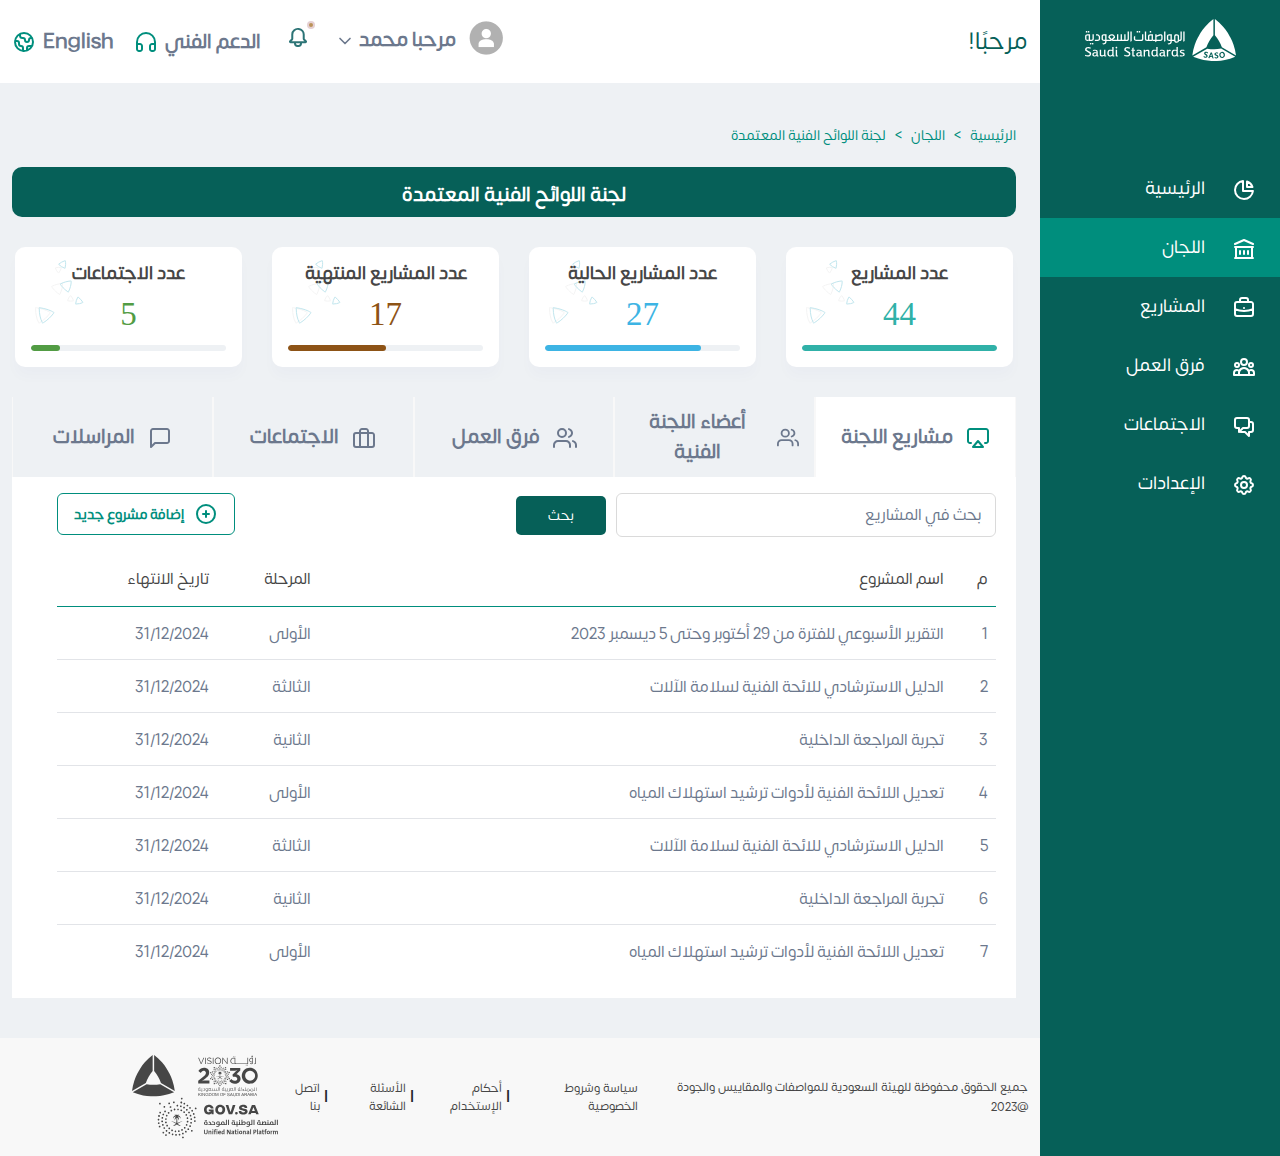
==== commit ed11f471: "committee details" ====
--- a/ar/committee details.html
+++ b/ar/committee details.html
@@ -249,7 +249,7 @@
                                                     </div>
                                                 </div>
                                                 <div class="">
-                                                    <button class="add-btn">
+                                                    <button class="add-btn" data-bs-toggle="modal" data-bs-target="#addingLN">
                                                         <img src="../assets/images/plus-circle-filled.svg" alt="">
                                                         إضافة مشروع جديد
                                                     </button>
@@ -421,6 +421,21 @@
                                                         </h4>
                                                     </div>
                                                     <div class="comment-added">
+                                                        <div class="actionsLegan">
+                                                            <a href="#!" class="moreAction">
+                                                               <img src="../assets/images/MoreAction.svg" alt="">
+                                                            </a>
+                                                            <div class="moreBox">
+                                                                <a href="#!">
+                                                                    <img src="../assets/images/Edit.svg" alt=""> 
+                                                                    <span>تعديل</span>
+                                                                </a>
+                                                                <a href="#!">
+                                                                    <img src="../assets/images/Trash.svg" alt=""> 
+                                                                    <span>حذف</span>
+                                                                </a>
+                                                            </div>
+                                                        </div>
                                                         <p>
                                                             اجتماع فريق عمل مشروع اللائحة الفنية الخليجية لحظر المواد الخطرة .. اجتماع فريق عمل مشروع اللائحة الفنية الخليجية لحظر المواد الخطرة .. اجتماع فريق عمل مشروع اللائحة الفنية الخليجية لحظر المواد الخطرة .. اجتماع فريق عمل مشروع اللائحة الفنية الخليجية لحظر المواد الخطرة ..  اجتماع فريق عمل مشروع اللائحة الفنية الخليجية لحظر المواد الخطرة .. اجتماع فريق عمل مشروع اللائحة الفنية الخليجية لحظر المواد الخطرة .. اجتماع فريق عمل مشروع اللائحة الفنية الخليجية لحظر المواد الخطرة .. اجتماع فريق عمل مشروع اللائحة الفنية الخليجية لحظر المواد الخطرة .. اجتماع فريق عمل مشروع اللائحة الفنية الخليجية لحظر المواد الخطرة .. 
                                                         </p>
@@ -444,6 +459,21 @@
                                                         </h4>
                                                     </div>
                                                     <div class="reply-added">
+                                                        <div class="actionsLegan">
+                                                            <a href="#!" class="moreAction">
+                                                               <img src="../assets/images/MoreAction.svg" alt="">
+                                                            </a>
+                                                            <div class="moreBox">
+                                                                <a href="#!">
+                                                                    <img src="../assets/images/Edit.svg" alt=""> 
+                                                                    <span>تعديل</span>
+                                                                </a>
+                                                                <a href="#!">
+                                                                    <img src="../assets/images/Trash.svg" alt=""> 
+                                                                    <span>حذف</span>
+                                                                </a>
+                                                            </div>
+                                                        </div>
                                                         <div class="content-sec">
                                                             <p>
                                                                 تم إرسال الدعوة .. برجاء قراءة المرفقات 
@@ -491,6 +521,21 @@
                                                         </h4>
                                                     </div>
                                                     <div class="reply-added">
+                                                        <div class="actionsLegan">
+                                                            <a href="#!" class="moreAction">
+                                                               <img src="../assets/images/MoreAction.svg" alt="">
+                                                            </a>
+                                                            <div class="moreBox">
+                                                                <a href="#!">
+                                                                    <img src="../assets/images/Edit.svg" alt=""> 
+                                                                    <span>تعديل</span>
+                                                                </a>
+                                                                <a href="#!">
+                                                                    <img src="../assets/images/Trash.svg" alt=""> 
+                                                                    <span>حذف</span>
+                                                                </a>
+                                                            </div>
+                                                        </div>
                                                         <div class="content-sec">
                                                             <p>
                                                                 تم إرسال الدعوة .. برجاء قراءة المرفقات 
@@ -534,6 +579,21 @@
                                                         </h4>
                                                     </div>
                                                     <div class="comment-added">
+                                                        <div class="actionsLegan">
+                                                            <a href="#!" class="moreAction">
+                                                               <img src="../assets/images/MoreAction.svg" alt="">
+                                                            </a>
+                                                            <div class="moreBox">
+                                                                <a href="#!">
+                                                                    <img src="../assets/images/Edit.svg" alt=""> 
+                                                                    <span>تعديل</span>
+                                                                </a>
+                                                                <a href="#!">
+                                                                    <img src="../assets/images/Trash.svg" alt=""> 
+                                                                    <span>حذف</span>
+                                                                </a>
+                                                            </div>
+                                                        </div>
                                                         <p>
                                                             اجتماع فريق عمل مشروع اللائحة الفنية الخليجية لحظر المواد الخطرة .. اجتماع فريق عمل مشروع اللائحة الفنية الخليجية لحظر المواد الخطرة .. اجتماع فريق عمل مشروع اللائحة الفنية الخليجية لحظر المواد الخطرة .. اجتماع فريق عمل مشروع اللائحة الفنية الخليجية لحظر المواد الخطرة ..  اجتماع فريق عمل مشروع اللائحة الفنية الخليجية لحظر المواد الخطرة .. اجتماع فريق عمل مشروع اللائحة الفنية الخليجية لحظر المواد الخطرة .. اجتماع فريق عمل مشروع اللائحة الفنية الخليجية لحظر المواد الخطرة .. اجتماع فريق عمل مشروع اللائحة الفنية الخليجية لحظر المواد الخطرة .. اجتماع فريق عمل مشروع اللائحة الفنية الخليجية لحظر المواد الخطرة .. 
                                                         </p>
@@ -555,15 +615,15 @@
                                                     <label>
                                                          أضف تعليق جديد
                                                     </label>
-                                                    <textarea name="" id="" cols="30" rows="10" 
-                                                            placeholder="برجاء كتابة تعليقك هنا ثم الضغط على إرسال ...">
-                                                    </textarea>
+                                                    <textarea placeholder=" برجاء كتابة تعليقك هنا ثم الضغط على إرسال ..."></textarea>
+
+                                                   
                                                 </div>
                                                 <div class="add-attachments">
                                                     <label>
                                                         المرفقات
                                                     </label>
-                                                    <input type="file" placeholder="برجاء رفع المرفقات المطلوبة بحد أقصى 5 ميجا للملف ">
+                                                    <input class="filePoundClass" type="file" name="filepond" required multiple />
                                                 </div>
 
                                                 <button class="btnMain send">
@@ -580,6 +640,92 @@
                 </div>
             </div>
             <!-- end Wrapper container -->
+
+
+            <!-- Modal -->
+            <div class="modal fade sasoModalInner  " id="addingLN" tabindex="-1" aria-labelledby="exampleModalLabel" aria-hidden="true">
+                <div class="modal-dialog">
+                <div class="modal-content">
+                    <div class="modal-body">
+                        <div class="form">
+                            <div class="container">
+                                <div class="row">
+                                    <div class="col-md-12">
+                                        <h2 class="titleModal">إضافة مشروع جديد</h2>
+                                        <p class="basic">
+                                            بيانات المشروع الأساسية
+                                        </p>
+                                    </div>
+                                    <div class="col-md-6">
+                                        <div class="input-group ">
+                                            <label class='label required' for="field1">عنوان المشروع    (عربي)</label>
+                                            <input type="text" placeholder="كتابة اسم المشروع باللغة العربية" id="field1">
+                                            </div>
+                                    </div>
+                                    <!-- end field -->
+                                    <div class="col-md-6">
+                                        <div class="input-group  " >
+                                            <label class='label required' for="field2">عنوان المشروع   (إنجليزي)</label>
+                                            <input class="text-left" type="text" placeholder="Please Write Project Name in English" id="field2">
+                                            </div>
+                                    </div>
+                                    <!-- end field -->
+                                    <div class="col-md-6">
+                                        <div class="input-group">
+                                            <label class="label">اسم القطاع</label>
+                                            <select name="">
+                                                <option selected="selected">بحث في كل القطاعات </option>
+                                                <option value="1">1</option>
+                                                <option value="2">2</option>
+                                            </select>
+                                            </div>
+                                            <!-- end field -->
+                                    </div>
+                                    <!-- end field -->
+                                    <div class="col-md-6">
+                                        <div class="input-group">
+                                            <label class="label">اسم اللجنة</label>
+                                            <select name="">
+                                                <option selected="selected">بحث في كل اللجان</option>
+                                                <option value="1">1</option>
+                                                <option value="2">2</option>
+                                            </select>
+                                            </div>
+                                            <!-- end field -->
+                                    </div>
+                                    <!-- end field -->
+                                    <div class="col-md-6">
+                                        <div class="input-group">
+                                            <label class='label' for="field12">وصف المشروع</label>
+                                            <textarea id="field12"></textarea>
+                                            </div>
+                                    </div>
+                                        <!-- end field -->
+                                        <div class="col-md-6">
+                                        <div class="input-group">
+                                            <label class='label' for="field12">المرفقات</label>
+                                            <input class="filePoundClass" type="file" name="filepond" required multiple />
+                                            </div>
+                                    </div>
+                                    <!-- end field -->
+                                    <div class="col-md-12">
+                                        <div class="actionFormModal">
+                                        <button type="submit" data-bs-toggle="modal" data-bs-target="#saveModal" class="btnMain">التالي</button>
+                                        </div>
+                                    </div>
+                                </div>
+                                <!-- end row -->
+                            </div>
+                            <!-- end container -->
+                        </div>
+                    </div>
+                    <!-- end box -->
+                </div>
+                </div>
+            </div>
+            <!-- Button trigger modal -->
+
+
 
             <footer class="sasoFooter">
                 <div class="container containerCustom flexCenter">
--- a/assets/css/styleRTL.css
+++ b/assets/css/styleRTL.css
@@ -219,7 +219,7 @@
 }
 
 .mainCards .mainCard h4 {
-  font-size: 20px;
+  font-size: 18px;
   font-weight: 700;
   color: #464646;
   margin-bottom: 8px;
@@ -229,11 +229,12 @@
   font-size: 33px;
   font-weight: 500;
   margin-bottom: 8px;
-  line-height: 30px;
+  line-height: 45px;
+  font-family: "Inter";
 }
 
 .mainCards .mainCard.with-progress {
-  min-height: 110px;
+  min-height: 120px;
 }
 
 .mainCards .mainCard.with-progress .progress {
@@ -328,7 +329,7 @@
 
 .tab-content {
   padding-top: 17px;
-  padding-bottom: 20px;
+  padding-bottom: 30px;
   padding-right: 20px;
   padding-left: 30px;
   background-color: #fff;
@@ -358,17 +359,17 @@
 }
 
 .tabs-top-area .searchWarper .inputSearch input {
-  font-size: 16px;
+  font-size: 14px;
   width: 380px;
 }
 
 .tabs-top-area .searchWarper .inputSearch .btnMain, .tabs-top-area .searchWarper .inputSearch .btnMainWhite {
   width: 90px;
-  font-size: 16px;
+  font-size: 14px;
 }
 
 .tabs-top-area .add-btn {
-  font-size: 20px;
+  font-size: 14px;
   font-weight: 700;
   color: #008E7D;
   background-color: #fff;
@@ -404,7 +405,7 @@
   font-size: 16px;
   font-weight: 500;
   color: #6C788D;
-  border-bottom: 1px solid #6C788D !important;
+  border-bottom: 1px solid rgba(108, 120, 141, 0.2) !important;
   padding-top: 15px;
   padding-bottom: 13px;
 }
@@ -478,10 +479,15 @@
   padding: 10px 14px;
 }
 
+.bottom-sec .add-attachments .filePoundClass {
+  max-width: 550px;
+}
+
 .bottom-sec .btnMain, .bottom-sec .btnMainWhite {
   width: 90px;
   height: 40px;
   margin-bottom: 30px;
+  font-size: 14px;
 }
 
 .comment-sec {
@@ -529,6 +535,7 @@
 
 .comment-sec .comment-area .comment-added {
   padding-right: 60px;
+  position: relative;
 }
 
 .comment-sec .comment-area .comment-added p {
@@ -556,6 +563,44 @@
   font-weight: 500;
   color: #6C788D;
   margin-right: 15px;
+}
+
+.comment-sec .comment-area .comment-added .actionsLegan .moreAction {
+  position: absolute;
+  left: 15px;
+  top: 10px;
+  width: 18px;
+  height: 18px;
+}
+
+.comment-sec .comment-area .comment-added .actionsLegan .moreBox {
+  position: absolute;
+  left: 12px;
+  top: 35px;
+  background: #eef1f4;
+  border: 1px solid #eef1f4;
+  min-width: 120px;
+  min-height: 85px;
+  width: auto;
+  height: auto;
+  text-align: right;
+  padding: 16px 14px;
+  border-radius: 5px;
+  display: none;
+}
+
+.comment-sec .comment-area .comment-added .actionsLegan .moreBox a {
+  display: block;
+  text-decoration: none;
+  margin-bottom: 10px;
+}
+
+.comment-sec .comment-area .comment-added .actionsLegan .moreBox a img {
+  margin-left: 12px;
+}
+
+.comment-sec .comment-area .comment-added .actionsLegan .moreBox a:last-child {
+  margin-bottom: 0;
 }
 
 .comment-sec.with-reply .comment-area {
@@ -643,6 +688,45 @@
 
 .comment-sec .reply-area .reply-added {
   padding-right: 50px;
+  position: relative;
+}
+
+.comment-sec .reply-area .reply-added .actionsLegan .moreAction {
+  position: absolute;
+  left: 15px;
+  top: 10px;
+  width: 18px;
+  height: 18px;
+}
+
+.comment-sec .reply-area .reply-added .actionsLegan .moreBox {
+  position: absolute;
+  left: 12px;
+  top: 35px;
+  background: #eef1f4;
+  border: 1px solid #eef1f4;
+  min-width: 120px;
+  min-height: 85px;
+  width: auto;
+  height: auto;
+  text-align: right;
+  padding: 16px 14px;
+  border-radius: 5px;
+  display: none;
+}
+
+.comment-sec .reply-area .reply-added .actionsLegan .moreBox a {
+  display: block;
+  text-decoration: none;
+  margin-bottom: 10px;
+}
+
+.comment-sec .reply-area .reply-added .actionsLegan .moreBox a img {
+  margin-left: 12px;
+}
+
+.comment-sec .reply-area .reply-added .actionsLegan .moreBox a:last-child {
+  margin-bottom: 0;
 }
 
 .comment-sec .reply-area .reply-added .content-sec {
@@ -697,6 +781,43 @@
   margin-right: 15px;
 }
 
+#nav-projects {
+  height: 475px;
+  overflow-y: auto;
+  padding-left: 15px;
+  overflow-x: hidden;
+  /* width */
+  /* Track */
+  /* Handle */
+  /* Handle on hover */
+}
+
+#nav-projects::-webkit-scrollbar {
+  width: 4px;
+  border-radius: 20px;
+}
+
+#nav-projects::-webkit-scrollbar-track {
+  background: #EEF1F4;
+  border-radius: 20px;
+}
+
+#nav-projects::-webkit-scrollbar-thumb {
+  background: #008E7D;
+  border-radius: 20px;
+}
+
+#nav-projects::-webkit-scrollbar-thumb:hover {
+  background: #555;
+}
+
+#addingLN .modal-dialog .modal-content .modal-body .form p.basic {
+  font-size: 18px;
+  font-weight: 500;
+  color: #6C788D;
+  margin-bottom: 5px;
+}
+
 body {
   background: #eef1f4;
   font-family: "SomarRegular";
@@ -709,7 +830,7 @@
 }
 
 a {
-  color: #008e7d;
+  color: #008E7D;
   text-decoration: none;
 }
 
@@ -890,8 +1011,17 @@
 }
 
 .btnMainLight {
-  background: #008e7d;
-  border: 1px solid #008e7d;
+  background: #008E7D;
+  border: 1px solid #008E7D;
+}
+
+.btnMainLight.bgWhite, .btnMainLight.wrapperDash {
+  background: #fff;
+  color: #008E7D;
+}
+
+.btnMainLight.bgWhite path, .btnMainLight.wrapperDash path {
+  stroke: #008E7D;
 }
 
 .btnMainLight svg {
@@ -900,10 +1030,14 @@
 
 .font20, .navbarCustomSaso .navbar-light .navbar-nav .nav-link span, .homeSlider .wrapperSlide .textBanner p, .homeNumber .boxNum .numberCountUp span {
   font-size: 20px;
+  color: #464646;
+  font-weight: 600;
 }
 
 .font30 {
   font-size: 30px;
+  color: #464646;
+  font-weight: 600;
 }
 
 p {
@@ -1017,6 +1151,7 @@
 .navbarCustomSaso .notificationA .dropdown-menu {
   width: 330px;
   right: 0;
+  border-radius: 8px;
   top: 51px;
   border-radius: 0px 0px 8px 8px;
   -webkit-box-shadow: 0 0px 10px rgba(0, 0, 0, 0.1);
@@ -1230,8 +1365,8 @@
   -webkit-box-pack: end;
       -ms-flex-pack: end;
           justify-content: flex-end;
-  background: -webkit-gradient(linear, right top, left top, from(#008e7d), color-stop(71.9%, rgba(255, 255, 255, 0)));
-  background: linear-gradient(270deg, #008e7d 0%, rgba(255, 255, 255, 0) 71.9%);
+  background: -webkit-gradient(linear, right top, left top, from(#008E7D), color-stop(71.9%, rgba(255, 255, 255, 0)));
+  background: linear-gradient(270deg, #008E7D 0%, rgba(255, 255, 255, 0) 71.9%);
 }
 
 .homeSlider .wrapperSlide .aboImg {
@@ -1273,6 +1408,9 @@
 .homeSlider .wrapperSlide .textBanner p {
   margin-bottom: 30px;
   width: 77%;
+  color: #fff;
+  font-family: "SomarLight";
+  font-weight: unset;
 }
 
 .homeSlider .swiper-pagination-bullet {
@@ -1281,7 +1419,7 @@
 }
 
 .homeSlider .swiper-pagination-bullet-active {
-  background: #008e7d;
+  background: #008E7D;
 }
 
 .homeNumber {
@@ -1339,11 +1477,11 @@
 }
 
 .homeNumber .col-md-4:nth-of-type(2) .boxNum::after {
-  background-color: #529c44;
+  background-color: #529C44;
 }
 
 .homeNumber .col-md-4:nth-of-type(1) .boxNum::after {
-  background-color: #8d5316;
+  background-color: #8D5316;
 }
 
 .sasoFooter {
@@ -1429,6 +1567,10 @@
   text-decoration: unset;
 }
 
+.sasoModal .registerWay2 > img {
+  max-width: 50px;
+}
+
 .sasoModal .registerWay2 p {
   margin: 0;
   margin-right: 10px;
@@ -1471,6 +1613,26 @@
 .sasoModal .modal-body .clearPadding {
   padding: 0;
   background: #f8f8f8;
+}
+
+.sasoModalInner .modal-dialog {
+  max-width: 1000px;
+}
+
+.sasoModalInner .titleModal {
+  color: #008E7D;
+  font-size: 30px;
+  margin-bottom: 30px;
+}
+
+.sasoModalInner input,
+.sasoModalInner select,
+.sasoModalInner textarea {
+  width: 100%;
+}
+
+.sasoModalInner .modal-body {
+  padding: 30px 18px;
 }
 
 .navbarCustomSaso .navbar-light .dropdownCustom .nav-link > img:first-of-type {
@@ -1598,7 +1760,7 @@
 
 .searchWarper .searchAdv {
   font-size: 16px;
-  color: #008e7d;
+  color: #008E7D;
   text-decoration: underline;
 }
 
@@ -1622,9 +1784,25 @@
   min-height: 200px;
   background: #fff url(../images/BGLegan.svg) no-repeat;
   text-align: center;
-  padding: 9px 11px;
+  padding: 9px 11px 40px 11px;
   border-radius: 10px;
   height: 100%;
+}
+
+.mainWhiteBox.BoxUser {
+  border: 1px solid #DADADA;
+}
+
+.mainWhiteBox.BoxUser .textLegan .p18 {
+  font-size: 14px;
+  font-family: "SomarRegular";
+}
+
+.mainWhiteBox.BoxUser .textLegan .font15 a,
+.mainWhiteBox.BoxUser .textLegan .font15 {
+  color: #464646;
+  font-size: 14px;
+  font-family: "SomarLight";
 }
 
 .mainWhiteBox .actionsLegan {
@@ -1788,6 +1966,81 @@
   opacity: 0.5;
 }
 
+.accordionCustom {
+  margin-top: 20px;
+}
+
+.accordionCustom .accordion-button:focus {
+  border-color: unset;
+  -webkit-box-shadow: unset;
+          box-shadow: unset;
+}
+
+.accordionCustom .accordion-item {
+  border: 1px solid #EEF1F4;
+  margin-bottom: 20px;
+}
+
+.accordionCustom .accordion-item .accordion-header .accordion-button {
+  background: #EEF1F4;
+  -webkit-box-pack: justify;
+      -ms-flex-pack: justify;
+          justify-content: space-between;
+  color: #464646;
+  font-size: 18px;
+  font-weight: 600;
+}
+
+.accordionCustom .accordion-item .accordion-header .accordion-button::after {
+  margin: 0;
+  background-image: url(../images/ArrowAcc.svg);
+}
+
+.accordionCustom .accordion-item .accordion-header .accordion-button:not(.collapsed) {
+  background: #008E7D;
+  color: #fff;
+}
+
+.accordionCustom .accordion-item .accordion-header .accordion-button:not(.collapsed)::after {
+  -webkit-filter: brightness(0) invert(1);
+          filter: brightness(0) invert(1);
+}
+
+.accordionCustom .accordion-body {
+  padding: 23px 0 20px;
+}
+
+.accordionCustom .accordion-body .customWidthRow {
+  margin-top: 0;
+}
+
+.addMemnerBox {
+  background: #EEF1F4;
+  border-radius: 10px;
+  display: -webkit-box;
+  display: -ms-flexbox;
+  display: flex;
+  padding: 0px 6px;
+  -webkit-box-pack: center;
+      -ms-flex-pack: center;
+          justify-content: center;
+  -webkit-box-align: center;
+      -ms-flex-align: center;
+          align-items: center;
+  width: 100%;
+  height: 100%;
+  -webkit-box-orient: vertical;
+  -webkit-box-direction: normal;
+      -ms-flex-direction: column;
+          flex-direction: column;
+}
+
+.addMemnerBox .font20, .addMemnerBox .navbarCustomSaso .navbar-light .navbar-nav .nav-link span, .navbarCustomSaso .navbar-light .navbar-nav .nav-link .addMemnerBox span, .addMemnerBox .homeSlider .wrapperSlide .textBanner p, .homeSlider .wrapperSlide .textBanner .addMemnerBox p, .addMemnerBox .homeNumber .boxNum .numberCountUp span, .homeNumber .boxNum .numberCountUp .addMemnerBox span {
+  color: #464646;
+  font-weight: 600;
+  margin-top: 5px;
+}
+
 /*
     transform: scale(0.5,0.5);
     transform-origin: center;
@@ -1797,8 +2050,152 @@
     left: -50%;
 
 */
+.apexcharts-text tspan {
+  font-family: "SomarRegular";
+  font-size: 10px;
+}
+
+.apexcharts-legend-marker {
+  border-radius: 50px !important;
+  margin-left: 5px;
+}
+
+.apexcharts-legend-text {
+  font-size: 10px !important;
+}
+
+.bgWhite, .wrapperDash {
+  background: white;
+  border-radius: 10px;
+  padding: 10px;
+  height: 95%;
+}
+
+.viewAll {
+  color: #6C788D;
+  font-size: 16px;
+  font-weight: 600;
+}
+
+.MainGreen {
+  color: #529C44;
+}
+
+.Brown {
+  color: #8D5316;
+}
+
+.titleDash {
+  display: -webkit-box;
+  display: -ms-flexbox;
+  display: flex;
+  -webkit-box-pack: justify;
+      -ms-flex-pack: justify;
+          justify-content: space-between;
+  color: #008E7D;
+  font-size: 24px;
+  font-style: normal;
+  font-weight: 600;
+  margin-bottom: 10px;
+}
+
+.chartCRL {
+  -webkit-box-pack: space-evenly;
+      -ms-flex-pack: space-evenly;
+          justify-content: space-evenly;
+}
+
+.chartCRL p {
+  margin: 0;
+}
+
+.chartCRL p span {
+  font-size: 14px;
+  color: #464646;
+}
+
+.chartCRL p span.circle {
+  width: 10px;
+  height: 10px;
+  display: inline-block;
+  background: #61C4BD;
+  border-radius: 50px;
+  margin-left: 5px;
+}
+
+.chartCRL p span.circle.darkCrc {
+  background: #066058;
+}
+
+.chartCRL p span.circle.MainGreenBG {
+  background: #529C44;
+}
+
+.chartCRL p span.circle.BrownBG {
+  background: #8D5316;
+}
+
+.chartsSection {
+  margin-bottom: 60px;
+}
+
+.chartsSection .mrgTop .col-md-4,
+.chartsSection .mrgTop .col-md-8 {
+  margin-top: 50px;
+}
+
+.wrapperDash {
+  padding: 20px;
+}
+
+.DashBox {
+  min-height: 100px;
+  background: #61C4BD;
+  border-radius: 10px;
+  -webkit-box-orient: vertical;
+  -webkit-box-direction: normal;
+      -ms-flex-direction: column;
+          flex-direction: column;
+  text-align: center;
+  color: #fff;
+  font-size: 15px;
+  padding: 16px 10px;
+  height: 80%;
+}
+
+.DashBox img {
+  margin-bottom: 6px;
+}
+
+.DashBox span {
+  font-size: 12px;
+  font-family: "SomarLight";
+  opacity: .8;
+}
+
+.swiperSection {
+  padding: 30px 0;
+}
+
+.CommitteesColor .swiper-pagination-bullet-active {
+  background: #61C4BD;
+}
+
+.ProjectColor .DashBox,
+.ProjectColor .swiper-pagination-bullet-active {
+  background: rgba(83, 156, 68, 0.6);
+}
+
+.MeetingColor .DashBox,
+.MeetingColor .swiper-pagination-bullet-active {
+  background: rgba(141, 83, 22, 0.6);
+}
+
 @media (min-width: 1800px) {
   .WrapperContent > .container {
+    max-width: 1400px;
+  }
+  .containerCustom {
     max-width: 1400px;
   }
 }
@@ -1811,10 +2208,4 @@
             align-items: center;
   }
 }
-
-@media (min-width: 1200px) {
-  .containerCustom {
-    max-width: 1300px;
-  }
-}
 /*# sourceMappingURL=styleRTL.css.map */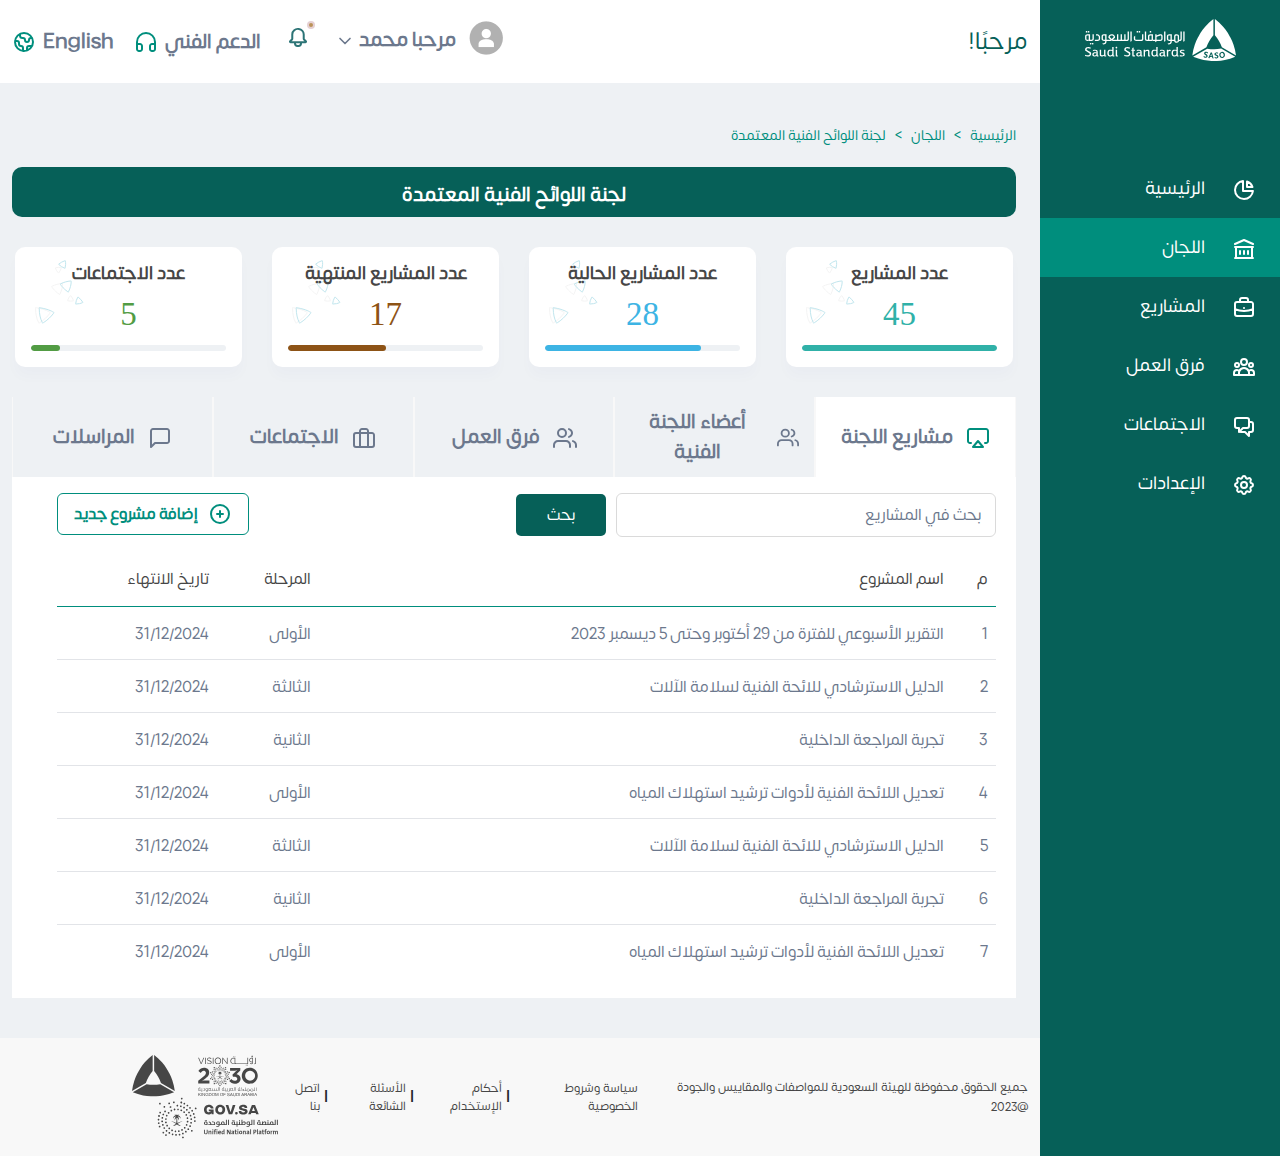
==== commit 5af74962: "adding dahsboard" ====
--- a/ar/committee details.html
+++ b/ar/committee details.html
@@ -249,7 +249,7 @@
                                                     </div>
                                                 </div>
                                                 <div class="">
-                                                    <button class="add-btn" data-bs-toggle="modal" data-bs-target="#addingLN">
+                                                    <button class="add-btn">
                                                         <img src="../assets/images/plus-circle-filled.svg" alt="">
                                                         إضافة مشروع جديد
                                                     </button>
@@ -381,10 +381,332 @@
                                     </div>
                                 </div>
                                 <div class="tab-pane fade" id="nav-technicalCommittee" role="tabpanel" aria-labelledby="nav-technicalCommittee-tab">
-                                    ...
+                                    <div class="row customWidthRow">
+                                        <div class="col-md-3 ">
+                                            <div class="mainWhiteBox BoxUser">
+                                                <div class="actionsLegan">
+                                                    <a href="#!" class="moreAction">
+                                                       <img src="../assets/images/MoreAction.svg" alt="">
+                                                    </a>
+                                                    <div class="moreBox">
+                                                        <a href="#!">
+                                                            <img src="../assets/images/Edit.svg" alt=""> 
+                                                            <span>تعديل</span>
+                                                        </a>
+                                                        <a href="#!">
+                                                            <img src="../assets/images/Change.svg" alt=""> 
+                                                            <span>تغيير الحالة</span>
+                                                        </a>
+                                                        <a href="#!">
+                                                            <img src="../assets/images/Trash.svg" alt=""> 
+                                                            <span>حذف</span>
+                                                        </a>
+                                                    </div>
+                                                </div>
+                                                <div class="logoLegan">
+                                                    <img src="../assets/images/userIconMem.svg" alt="">
+                                                </div>
+                                                <div class="textLegan">
+                                                    <h3 class="font22">ضياء الدين سليمان بدر</h3>
+                                                    <p class="p18">رئيس اللجنة الفنية</p>
+                                                    <span class=" font15"> البريد الإلكتروني: <a href="#"> mail@saso.gov.sa</a></span>
+                                                </div>
+                                            </div>
+                                        </div>
+                                        <!-- end box -->
+                                        <div class="col-md-3 ">
+                                            <div class="mainWhiteBox BoxUser">
+                                                <div class="actionsLegan">
+                                                    <a href="#!" class="moreAction">
+                                                       <img src="../assets/images/MoreAction.svg" alt="">
+                                                    </a>
+                                                    <div class="moreBox">
+                                                        <a href="#!">
+                                                            <img src="../assets/images/Edit.svg" alt=""> 
+                                                            <span>تعديل</span>
+                                                        </a>
+                                                        <a href="#!">
+                                                            <img src="../assets/images/Change.svg" alt=""> 
+                                                            <span>تغيير الحالة</span>
+                                                        </a>
+                                                        <a href="#!">
+                                                            <img src="../assets/images/Trash.svg" alt=""> 
+                                                            <span>حذف</span>
+                                                        </a>
+                                                    </div>
+                                                </div>
+                                                <div class="logoLegan">
+                                                    <img src="../assets/images/userIconMem.svg" alt="">
+                                                </div>
+                                                <div class="textLegan">
+                                                    <h3 class="font22">ضياء الدين سليمان بدر</h3>
+                                                    <p class="p18">رئيس اللجنة الفنية</p>
+                                                    <span class=" font15"> البريد الإلكتروني: <a href="#"> mail@saso.gov.sa</a></span>
+                                                </div>
+                                            </div>
+                                        </div>
+                                        <!-- end box -->
+                                        <div class="col-md-3 ">
+                                            <div class="mainWhiteBox BoxUser">
+                                                <div class="actionsLegan">
+                                                    <a href="#!" class="moreAction">
+                                                       <img src="../assets/images/MoreAction.svg" alt="">
+                                                    </a>
+                                                    <div class="moreBox">
+                                                        <a href="#!">
+                                                            <img src="../assets/images/Edit.svg" alt=""> 
+                                                            <span>تعديل</span>
+                                                        </a>
+                                                        <a href="#!">
+                                                            <img src="../assets/images/Change.svg" alt=""> 
+                                                            <span>تغيير الحالة</span>
+                                                        </a>
+                                                        <a href="#!">
+                                                            <img src="../assets/images/Trash.svg" alt=""> 
+                                                            <span>حذف</span>
+                                                        </a>
+                                                    </div>
+                                                </div>
+                                                <div class="logoLegan">
+                                                    <img src="../assets/images/userIconMem.svg" alt="">
+                                                </div>
+                                                <div class="textLegan">
+                                                    <h3 class="font22">ضياء الدين سليمان بدر</h3>
+                                                    <p class="p18">رئيس اللجنة الفنية</p>
+                                                    <span class=" font15"> البريد الإلكتروني: <a href="#"> mail@saso.gov.sa</a></span>
+                                                </div>
+                                            </div>
+                                        </div>
+                                        <!-- end box -->
+                                        <div class="col-md-3 ">
+                                            <div class="mainWhiteBox BoxUser">
+                                                <div class="actionsLegan">
+                                                    <a href="#!" class="moreAction">
+                                                       <img src="../assets/images/MoreAction.svg" alt="">
+                                                    </a>
+                                                    <div class="moreBox">
+                                                        <a href="#!">
+                                                            <img src="../assets/images/Edit.svg" alt=""> 
+                                                            <span>تعديل</span>
+                                                        </a>
+                                                        <a href="#!">
+                                                            <img src="../assets/images/Change.svg" alt=""> 
+                                                            <span>تغيير الحالة</span>
+                                                        </a>
+                                                        <a href="#!">
+                                                            <img src="../assets/images/Trash.svg" alt=""> 
+                                                            <span>حذف</span>
+                                                        </a>
+                                                    </div>
+                                                </div>
+                                                <div class="logoLegan">
+                                                    <img src="../assets/images/userIconMem.svg" alt="">
+                                                </div>
+                                                <div class="textLegan">
+                                                    <h3 class="font22">ضياء الدين سليمان بدر</h3>
+                                                    <p class="p18">رئيس اللجنة الفنية</p>
+                                                    <span class=" font15"> البريد الإلكتروني: <a href="#"> mail@saso.gov.sa</a></span>
+                                                </div>
+                                            </div>
+                                        </div>
+                                        <!-- end box -->
+
+                                        
+                                    </div>
                                 </div>
                                 <div class="tab-pane fade" id="nav-teams" role="tabpanel" aria-labelledby="nav-teams-tab">
-                                    ...
+                                    <div class="row ">
+                                        <!--  -->
+                                        <div class="col-md-12 text-right">
+                                            <button type="button" class="btnMainLight bgWhite">
+                                                <svg xmlns="http://www.w3.org/2000/svg" width="24" height="24" viewBox="0 0 24 24" fill="none">
+                                                    <path d="M12 9V12M12 12V15M12 12H15M12 12H9M21 12C21 16.9706 16.9706 21 12 21C7.02944 21 3 16.9706 3 12C3 7.02944 7.02944 3 12 3C16.9706 3 21 7.02944 21 12Z" stroke="white" stroke-width="2" stroke-linecap="round" stroke-linejoin="round"></path>
+                                                </svg>
+                                                <span>إضافة فريق جديدة</span>
+                                            </button>
+                                        </div>
+                                        <!-- col 12 -->
+                                        <div class="accordion accordionCustom" id="accordionSaso">
+                                            <div class="accordion-item">
+                                              <h2 class="accordion-header" id="headingOne">
+                                                <button class="accordion-button collapsed" type="button" data-bs-toggle="collapse" data-bs-target="#collapseOne" aria-expanded="false" aria-controls="collapseOne">
+                                                    الفريق الفني الأول
+                                                </button>
+                                              </h2>
+                                              <div id="collapseOne" class="accordion-collapse collapse" aria-labelledby="headingOne" data-bs-parent="#accordionSaso" style="">
+                                                <div class="accordion-body">
+                                                    <div class="row customWidthRow">
+                                                        <div class="col-md-3 ">
+                                                            <a href="#!" class="addMemnerBox">
+                                                                <img src="../assets/images/addUser.svg" alt="">
+                                                                <span class="font20">إضافة عضو جديد</span>
+                                                            </a>
+                                                        </div>
+                                                        <!-- end box -->
+                                                        <div class="col-md-3 ">
+                                                            <div class="mainWhiteBox BoxUser">
+                                                                <div class="actionsLegan">
+                                                                    <a href="#!" class="moreAction">
+                                                                       <img src="../assets/images/MoreAction.svg" alt="">
+                                                                    </a>
+                                                                    <div class="moreBox">
+                                                                        <a href="#!">
+                                                                            <img src="../assets/images/Edit.svg" alt=""> 
+                                                                            <span>تعديل</span>
+                                                                        </a>
+                                                                        <a href="#!">
+                                                                            <img src="../assets/images/Change.svg" alt=""> 
+                                                                            <span>تغيير الحالة</span>
+                                                                        </a>
+                                                                        <a href="#!">
+                                                                            <img src="../assets/images/Trash.svg" alt=""> 
+                                                                            <span>حذف</span>
+                                                                        </a>
+                                                                    </div>
+                                                                </div>
+                                                                <div class="logoLegan">
+                                                                    <img src="../assets/images/userIconMem.svg" alt="">
+                                                                </div>
+                                                                <div class="textLegan">
+                                                                    <h3 class="font22">ضياء الدين سليمان بدر</h3>
+                                                                    <p class="p18">رئيس اللجنة الفنية</p>
+                                                                    <span class=" font15"> البريد الإلكتروني: <a href="#"> mail@saso.gov.sa</a></span>
+                                                                </div>
+                                                            </div>
+                                                        </div>
+                                                        <!-- end box -->
+                                                        <div class="col-md-3 ">
+                                                            <div class="mainWhiteBox BoxUser">
+                                                                <div class="actionsLegan">
+                                                                    <a href="#!" class="moreAction">
+                                                                       <img src="../assets/images/MoreAction.svg" alt="">
+                                                                    </a>
+                                                                    <div class="moreBox">
+                                                                        <a href="#!">
+                                                                            <img src="../assets/images/Edit.svg" alt=""> 
+                                                                            <span>تعديل</span>
+                                                                        </a>
+                                                                        <a href="#!">
+                                                                            <img src="../assets/images/Change.svg" alt=""> 
+                                                                            <span>تغيير الحالة</span>
+                                                                        </a>
+                                                                        <a href="#!">
+                                                                            <img src="../assets/images/Trash.svg" alt=""> 
+                                                                            <span>حذف</span>
+                                                                        </a>
+                                                                    </div>
+                                                                </div>
+                                                                <div class="logoLegan">
+                                                                    <img src="../assets/images/userIconMem.svg" alt="">
+                                                                </div>
+                                                                <div class="textLegan">
+                                                                    <h3 class="font22">ضياء الدين سليمان بدر</h3>
+                                                                    <p class="p18">رئيس اللجنة الفنية</p>
+                                                                    <span class=" font15"> البريد الإلكتروني: <a href="#"> mail@saso.gov.sa</a></span>
+                                                                </div>
+                                                            </div>
+                                                        </div>
+                                                        <!-- end box -->
+                                                        <div class="col-md-3 ">
+                                                            <div class="mainWhiteBox BoxUser">
+                                                                <div class="actionsLegan">
+                                                                    <a href="#!" class="moreAction">
+                                                                       <img src="../assets/images/MoreAction.svg" alt="">
+                                                                    </a>
+                                                                    <div class="moreBox">
+                                                                        <a href="#!">
+                                                                            <img src="../assets/images/Edit.svg" alt=""> 
+                                                                            <span>تعديل</span>
+                                                                        </a>
+                                                                        <a href="#!">
+                                                                            <img src="../assets/images/Change.svg" alt=""> 
+                                                                            <span>تغيير الحالة</span>
+                                                                        </a>
+                                                                        <a href="#!">
+                                                                            <img src="../assets/images/Trash.svg" alt=""> 
+                                                                            <span>حذف</span>
+                                                                        </a>
+                                                                    </div>
+                                                                </div>
+                                                                <div class="logoLegan">
+                                                                    <img src="../assets/images/userIconMem.svg" alt="">
+                                                                </div>
+                                                                <div class="textLegan">
+                                                                    <h3 class="font22">ضياء الدين سليمان بدر</h3>
+                                                                    <p class="p18">رئيس اللجنة الفنية</p>
+                                                                    <span class=" font15"> البريد الإلكتروني: <a href="#"> mail@saso.gov.sa</a></span>
+                                                                </div>
+                                                            </div>
+                                                        </div>
+                                                        <!-- end box -->
+                                                        <div class="col-md-3 ">
+                                                            <div class="mainWhiteBox BoxUser">
+                                                                <div class="actionsLegan">
+                                                                    <a href="#!" class="moreAction">
+                                                                       <img src="../assets/images/MoreAction.svg" alt="">
+                                                                    </a>
+                                                                    <div class="moreBox">
+                                                                        <a href="#!">
+                                                                            <img src="../assets/images/Edit.svg" alt=""> 
+                                                                            <span>تعديل</span>
+                                                                        </a>
+                                                                        <a href="#!">
+                                                                            <img src="../assets/images/Change.svg" alt=""> 
+                                                                            <span>تغيير الحالة</span>
+                                                                        </a>
+                                                                        <a href="#!">
+                                                                            <img src="../assets/images/Trash.svg" alt=""> 
+                                                                            <span>حذف</span>
+                                                                        </a>
+                                                                    </div>
+                                                                </div>
+                                                                <div class="logoLegan">
+                                                                    <img src="../assets/images/userIconMem.svg" alt="">
+                                                                </div>
+                                                                <div class="textLegan">
+                                                                    <h3 class="font22">ضياء الدين سليمان بدر</h3>
+                                                                    <p class="p18">رئيس اللجنة الفنية</p>
+                                                                    <span class=" font15"> البريد الإلكتروني: <a href="#"> mail@saso.gov.sa</a></span>
+                                                                </div>
+                                                            </div>
+                                                        </div>
+                                                        <!-- end box -->
+                
+                                                        
+                                                    </div>
+                                                </div>
+                                              </div>
+                                            </div>
+                                            <!-- end single accordion -->
+                                            <div class="accordion-item">
+                                              <h2 class="accordion-header" id="headingTwo">
+                                                <button class="accordion-button collapsed" type="button" data-bs-toggle="collapse" data-bs-target="#collapseTwo" aria-expanded="false" aria-controls="collapseTwo">
+                                                    الفريق الفني الثاني
+                                                </button>
+                                              </h2>
+                                              <div id="collapseTwo" class="accordion-collapse collapse" aria-labelledby="headingTwo" data-bs-parent="#accordionSaso" style="">
+                                                <div class="accordion-body">
+                                                    same as above
+                                                </div>
+                                              </div>
+                                            </div>
+                                            <!-- end single accordion -->
+                                            <div class="accordion-item">
+                                              <h2 class="accordion-header" id="headingThree">
+                                                <button class="accordion-button collapsed" type="button" data-bs-toggle="collapse" data-bs-target="#collapseThree" aria-expanded="false" aria-controls="collapseThree">
+                                                    الفريق الفني الثالث
+                                                </button>
+                                              </h2>
+                                              <div id="collapseThree" class="accordion-collapse collapse" aria-labelledby="headingThree" data-bs-parent="#accordionSaso">
+                                                <div class="accordion-body">
+                                                    same as above
+                                                </div>
+                                              </div>
+                                            </div>
+                                            <!-- end single accordion -->
+                                          </div>
+                                        <!-- end  -->
+                                    </div>
                                 </div>
                                 <div class="tab-pane fade" id="nav-meetings" role="tabpanel" aria-labelledby="nav-meetings-tab">
                                     <div class="row">
@@ -421,21 +743,6 @@
                                                         </h4>
                                                     </div>
                                                     <div class="comment-added">
-                                                        <div class="actionsLegan">
-                                                            <a href="#!" class="moreAction">
-                                                               <img src="../assets/images/MoreAction.svg" alt="">
-                                                            </a>
-                                                            <div class="moreBox">
-                                                                <a href="#!">
-                                                                    <img src="../assets/images/Edit.svg" alt=""> 
-                                                                    <span>تعديل</span>
-                                                                </a>
-                                                                <a href="#!">
-                                                                    <img src="../assets/images/Trash.svg" alt=""> 
-                                                                    <span>حذف</span>
-                                                                </a>
-                                                            </div>
-                                                        </div>
                                                         <p>
                                                             اجتماع فريق عمل مشروع اللائحة الفنية الخليجية لحظر المواد الخطرة .. اجتماع فريق عمل مشروع اللائحة الفنية الخليجية لحظر المواد الخطرة .. اجتماع فريق عمل مشروع اللائحة الفنية الخليجية لحظر المواد الخطرة .. اجتماع فريق عمل مشروع اللائحة الفنية الخليجية لحظر المواد الخطرة ..  اجتماع فريق عمل مشروع اللائحة الفنية الخليجية لحظر المواد الخطرة .. اجتماع فريق عمل مشروع اللائحة الفنية الخليجية لحظر المواد الخطرة .. اجتماع فريق عمل مشروع اللائحة الفنية الخليجية لحظر المواد الخطرة .. اجتماع فريق عمل مشروع اللائحة الفنية الخليجية لحظر المواد الخطرة .. اجتماع فريق عمل مشروع اللائحة الفنية الخليجية لحظر المواد الخطرة .. 
                                                         </p>
@@ -459,21 +766,6 @@
                                                         </h4>
                                                     </div>
                                                     <div class="reply-added">
-                                                        <div class="actionsLegan">
-                                                            <a href="#!" class="moreAction">
-                                                               <img src="../assets/images/MoreAction.svg" alt="">
-                                                            </a>
-                                                            <div class="moreBox">
-                                                                <a href="#!">
-                                                                    <img src="../assets/images/Edit.svg" alt=""> 
-                                                                    <span>تعديل</span>
-                                                                </a>
-                                                                <a href="#!">
-                                                                    <img src="../assets/images/Trash.svg" alt=""> 
-                                                                    <span>حذف</span>
-                                                                </a>
-                                                            </div>
-                                                        </div>
                                                         <div class="content-sec">
                                                             <p>
                                                                 تم إرسال الدعوة .. برجاء قراءة المرفقات 
@@ -521,21 +813,6 @@
                                                         </h4>
                                                     </div>
                                                     <div class="reply-added">
-                                                        <div class="actionsLegan">
-                                                            <a href="#!" class="moreAction">
-                                                               <img src="../assets/images/MoreAction.svg" alt="">
-                                                            </a>
-                                                            <div class="moreBox">
-                                                                <a href="#!">
-                                                                    <img src="../assets/images/Edit.svg" alt=""> 
-                                                                    <span>تعديل</span>
-                                                                </a>
-                                                                <a href="#!">
-                                                                    <img src="../assets/images/Trash.svg" alt=""> 
-                                                                    <span>حذف</span>
-                                                                </a>
-                                                            </div>
-                                                        </div>
                                                         <div class="content-sec">
                                                             <p>
                                                                 تم إرسال الدعوة .. برجاء قراءة المرفقات 
@@ -579,21 +856,6 @@
                                                         </h4>
                                                     </div>
                                                     <div class="comment-added">
-                                                        <div class="actionsLegan">
-                                                            <a href="#!" class="moreAction">
-                                                               <img src="../assets/images/MoreAction.svg" alt="">
-                                                            </a>
-                                                            <div class="moreBox">
-                                                                <a href="#!">
-                                                                    <img src="../assets/images/Edit.svg" alt=""> 
-                                                                    <span>تعديل</span>
-                                                                </a>
-                                                                <a href="#!">
-                                                                    <img src="../assets/images/Trash.svg" alt=""> 
-                                                                    <span>حذف</span>
-                                                                </a>
-                                                            </div>
-                                                        </div>
                                                         <p>
                                                             اجتماع فريق عمل مشروع اللائحة الفنية الخليجية لحظر المواد الخطرة .. اجتماع فريق عمل مشروع اللائحة الفنية الخليجية لحظر المواد الخطرة .. اجتماع فريق عمل مشروع اللائحة الفنية الخليجية لحظر المواد الخطرة .. اجتماع فريق عمل مشروع اللائحة الفنية الخليجية لحظر المواد الخطرة ..  اجتماع فريق عمل مشروع اللائحة الفنية الخليجية لحظر المواد الخطرة .. اجتماع فريق عمل مشروع اللائحة الفنية الخليجية لحظر المواد الخطرة .. اجتماع فريق عمل مشروع اللائحة الفنية الخليجية لحظر المواد الخطرة .. اجتماع فريق عمل مشروع اللائحة الفنية الخليجية لحظر المواد الخطرة .. اجتماع فريق عمل مشروع اللائحة الفنية الخليجية لحظر المواد الخطرة .. 
                                                         </p>
@@ -615,15 +877,15 @@
                                                     <label>
                                                          أضف تعليق جديد
                                                     </label>
-                                                    <textarea placeholder=" برجاء كتابة تعليقك هنا ثم الضغط على إرسال ..."></textarea>
-
-                                                   
+                                                    <textarea name="" id="" cols="30" rows="10" 
+                                                            placeholder="برجاء كتابة تعليقك هنا ثم الضغط على إرسال ...">
+                                                    </textarea>
                                                 </div>
                                                 <div class="add-attachments">
                                                     <label>
                                                         المرفقات
                                                     </label>
-                                                    <input class="filePoundClass" type="file" name="filepond" required multiple />
+                                                    <input type="file" placeholder="برجاء رفع المرفقات المطلوبة بحد أقصى 5 ميجا للملف ">
                                                 </div>
 
                                                 <button class="btnMain send">
@@ -640,92 +902,6 @@
                 </div>
             </div>
             <!-- end Wrapper container -->
-
-
-            <!-- Modal -->
-            <div class="modal fade sasoModalInner  " id="addingLN" tabindex="-1" aria-labelledby="exampleModalLabel" aria-hidden="true">
-                <div class="modal-dialog">
-                <div class="modal-content">
-                    <div class="modal-body">
-                        <div class="form">
-                            <div class="container">
-                                <div class="row">
-                                    <div class="col-md-12">
-                                        <h2 class="titleModal">إضافة مشروع جديد</h2>
-                                        <p class="basic">
-                                            بيانات المشروع الأساسية
-                                        </p>
-                                    </div>
-                                    <div class="col-md-6">
-                                        <div class="input-group ">
-                                            <label class='label required' for="field1">عنوان المشروع    (عربي)</label>
-                                            <input type="text" placeholder="كتابة اسم المشروع باللغة العربية" id="field1">
-                                            </div>
-                                    </div>
-                                    <!-- end field -->
-                                    <div class="col-md-6">
-                                        <div class="input-group  " >
-                                            <label class='label required' for="field2">عنوان المشروع   (إنجليزي)</label>
-                                            <input class="text-left" type="text" placeholder="Please Write Project Name in English" id="field2">
-                                            </div>
-                                    </div>
-                                    <!-- end field -->
-                                    <div class="col-md-6">
-                                        <div class="input-group">
-                                            <label class="label">اسم القطاع</label>
-                                            <select name="">
-                                                <option selected="selected">بحث في كل القطاعات </option>
-                                                <option value="1">1</option>
-                                                <option value="2">2</option>
-                                            </select>
-                                            </div>
-                                            <!-- end field -->
-                                    </div>
-                                    <!-- end field -->
-                                    <div class="col-md-6">
-                                        <div class="input-group">
-                                            <label class="label">اسم اللجنة</label>
-                                            <select name="">
-                                                <option selected="selected">بحث في كل اللجان</option>
-                                                <option value="1">1</option>
-                                                <option value="2">2</option>
-                                            </select>
-                                            </div>
-                                            <!-- end field -->
-                                    </div>
-                                    <!-- end field -->
-                                    <div class="col-md-6">
-                                        <div class="input-group">
-                                            <label class='label' for="field12">وصف المشروع</label>
-                                            <textarea id="field12"></textarea>
-                                            </div>
-                                    </div>
-                                        <!-- end field -->
-                                        <div class="col-md-6">
-                                        <div class="input-group">
-                                            <label class='label' for="field12">المرفقات</label>
-                                            <input class="filePoundClass" type="file" name="filepond" required multiple />
-                                            </div>
-                                    </div>
-                                    <!-- end field -->
-                                    <div class="col-md-12">
-                                        <div class="actionFormModal">
-                                        <button type="submit" data-bs-toggle="modal" data-bs-target="#saveModal" class="btnMain">التالي</button>
-                                        </div>
-                                    </div>
-                                </div>
-                                <!-- end row -->
-                            </div>
-                            <!-- end container -->
-                        </div>
-                    </div>
-                    <!-- end box -->
-                </div>
-                </div>
-            </div>
-            <!-- Button trigger modal -->
-
-
 
             <footer class="sasoFooter">
                 <div class="container containerCustom flexCenter">
--- a/assets/css/styleRTL.css
+++ b/assets/css/styleRTL.css
@@ -26,7 +26,6 @@
 @font-face {
   font-family: "Inter";
   src: url("../fonts/Inter-Regular.ttf") format("ttf");
-  font-weight: 400;
 }
 
 body {
@@ -359,17 +358,17 @@
 }
 
 .tabs-top-area .searchWarper .inputSearch input {
-  font-size: 14px;
+  font-size: 16px;
   width: 380px;
 }
 
 .tabs-top-area .searchWarper .inputSearch .btnMain, .tabs-top-area .searchWarper .inputSearch .btnMainWhite {
   width: 90px;
-  font-size: 14px;
+  font-size: 16px;
 }
 
 .tabs-top-area .add-btn {
-  font-size: 14px;
+  font-size: 16px;
   font-weight: 700;
   color: #008E7D;
   background-color: #fff;
@@ -479,15 +478,10 @@
   padding: 10px 14px;
 }
 
-.bottom-sec .add-attachments .filePoundClass {
-  max-width: 550px;
-}
-
 .bottom-sec .btnMain, .bottom-sec .btnMainWhite {
   width: 90px;
   height: 40px;
   margin-bottom: 30px;
-  font-size: 14px;
 }
 
 .comment-sec {
@@ -535,7 +529,6 @@
 
 .comment-sec .comment-area .comment-added {
   padding-right: 60px;
-  position: relative;
 }
 
 .comment-sec .comment-area .comment-added p {
@@ -563,44 +556,6 @@
   font-weight: 500;
   color: #6C788D;
   margin-right: 15px;
-}
-
-.comment-sec .comment-area .comment-added .actionsLegan .moreAction {
-  position: absolute;
-  left: 15px;
-  top: 10px;
-  width: 18px;
-  height: 18px;
-}
-
-.comment-sec .comment-area .comment-added .actionsLegan .moreBox {
-  position: absolute;
-  left: 12px;
-  top: 35px;
-  background: #eef1f4;
-  border: 1px solid #eef1f4;
-  min-width: 120px;
-  min-height: 85px;
-  width: auto;
-  height: auto;
-  text-align: right;
-  padding: 16px 14px;
-  border-radius: 5px;
-  display: none;
-}
-
-.comment-sec .comment-area .comment-added .actionsLegan .moreBox a {
-  display: block;
-  text-decoration: none;
-  margin-bottom: 10px;
-}
-
-.comment-sec .comment-area .comment-added .actionsLegan .moreBox a img {
-  margin-left: 12px;
-}
-
-.comment-sec .comment-area .comment-added .actionsLegan .moreBox a:last-child {
-  margin-bottom: 0;
 }
 
 .comment-sec.with-reply .comment-area {
@@ -688,45 +643,6 @@
 
 .comment-sec .reply-area .reply-added {
   padding-right: 50px;
-  position: relative;
-}
-
-.comment-sec .reply-area .reply-added .actionsLegan .moreAction {
-  position: absolute;
-  left: 15px;
-  top: 10px;
-  width: 18px;
-  height: 18px;
-}
-
-.comment-sec .reply-area .reply-added .actionsLegan .moreBox {
-  position: absolute;
-  left: 12px;
-  top: 35px;
-  background: #eef1f4;
-  border: 1px solid #eef1f4;
-  min-width: 120px;
-  min-height: 85px;
-  width: auto;
-  height: auto;
-  text-align: right;
-  padding: 16px 14px;
-  border-radius: 5px;
-  display: none;
-}
-
-.comment-sec .reply-area .reply-added .actionsLegan .moreBox a {
-  display: block;
-  text-decoration: none;
-  margin-bottom: 10px;
-}
-
-.comment-sec .reply-area .reply-added .actionsLegan .moreBox a img {
-  margin-left: 12px;
-}
-
-.comment-sec .reply-area .reply-added .actionsLegan .moreBox a:last-child {
-  margin-bottom: 0;
 }
 
 .comment-sec .reply-area .reply-added .content-sec {
@@ -809,13 +725,6 @@
 
 #nav-projects::-webkit-scrollbar-thumb:hover {
   background: #555;
-}
-
-#addingLN .modal-dialog .modal-content .modal-body .form p.basic {
-  font-size: 18px;
-  font-weight: 500;
-  color: #6C788D;
-  margin-bottom: 5px;
 }
 
 body {
@@ -2077,14 +1986,6 @@
   font-weight: 600;
 }
 
-.MainGreen {
-  color: #529C44;
-}
-
-.Brown {
-  color: #8D5316;
-}
-
 .titleDash {
   display: -webkit-box;
   display: -ms-flexbox;
@@ -2097,6 +1998,14 @@
   font-style: normal;
   font-weight: 600;
   margin-bottom: 10px;
+}
+
+.titleDash.MainGreen {
+  color: #529C44;
+}
+
+.titleDash.Brown {
+  color: #8D5316;
 }
 
 .chartCRL {
@@ -2191,6 +2100,24 @@
   background: rgba(141, 83, 22, 0.6);
 }
 
+.tableOne.BrownColor .table thead tr th {
+  color: #8D5316;
+}
+
+.tableOne.BrownColor .table thead tr th {
+  color: rgba(141, 83, 22, 0.5);
+}
+
+.tableOne.BrownColor .table tbody tr th,
+.tableOne.BrownColor thead tr th:not(:nth-of-type(2)),
+.tableOne.BrownColor td:not(:nth-of-type(1)) {
+  text-align: center;
+}
+
+.tableOne.BrownColor .table thead tr th:nth-of-type(2) {
+  width: 50%;
+}
+
 @media (min-width: 1800px) {
   .WrapperContent > .container {
     max-width: 1400px;
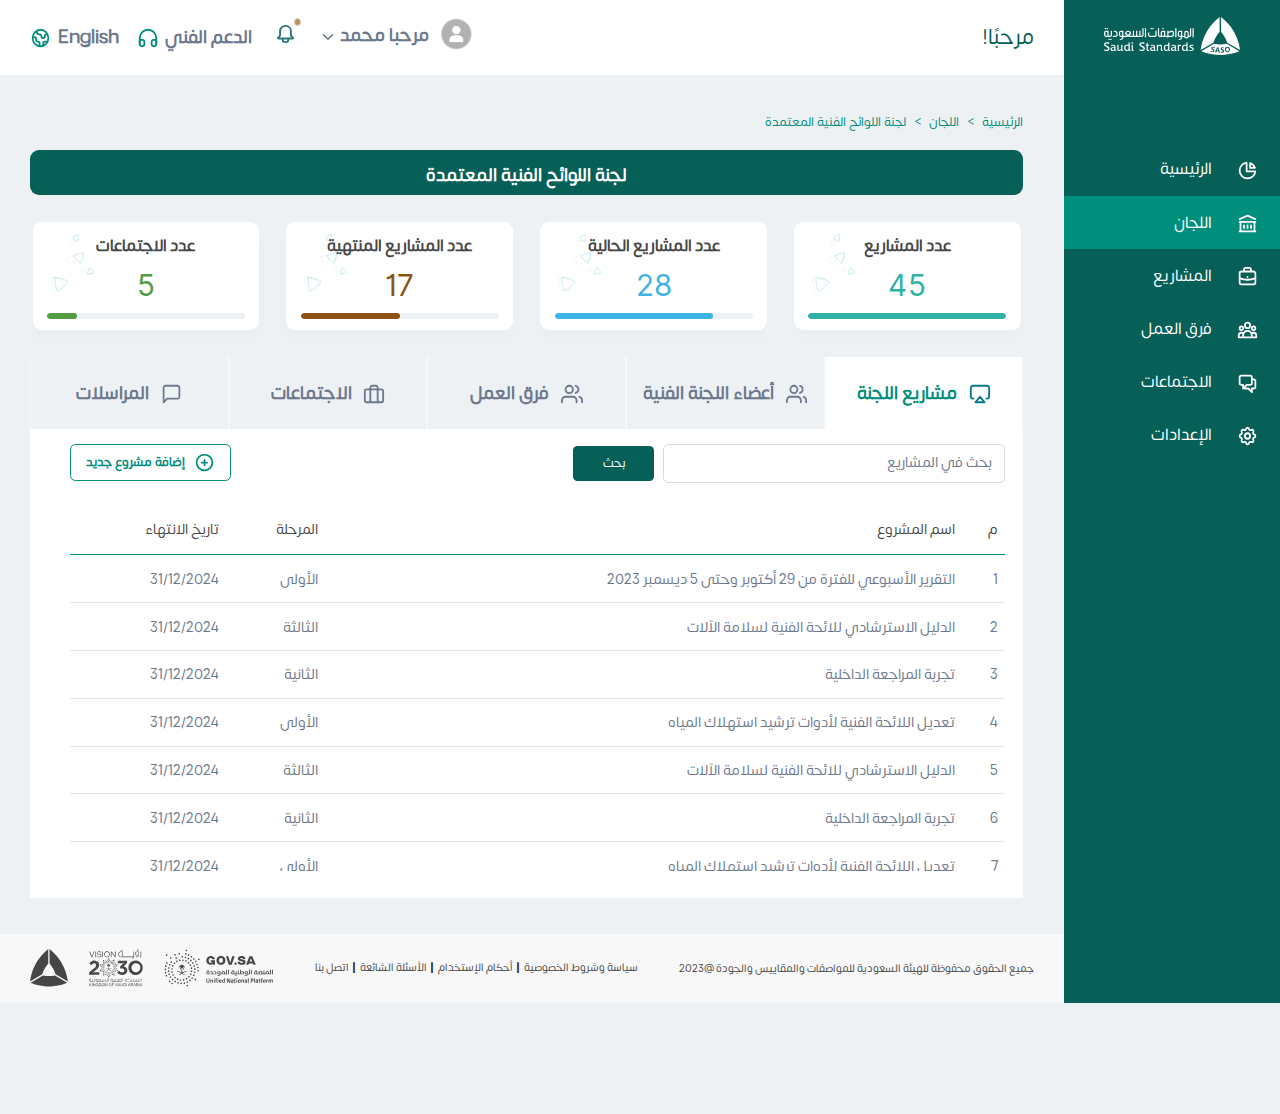
==== commit 7dea51ec: "final phase" ====
--- a/ar/committee details.html
+++ b/ar/committee details.html
@@ -92,20 +92,25 @@
                                         </div>
                                     </div>
                                 </li>
-                                <li>
-                                    <li class="nav-item dropdown dropdownCustom">
-                                        <a class="nav-link dropdown-toggle" href="#" id="navbarDropdown" role="button" data-bs-toggle="dropdown" aria-haspopup="true" aria-expanded="false">
-                                            <img src="../assets/images/Arrow-Down.svg" alt="">
-                                            <span>مرحبا محمد</span>
-                                            <img src="../assets/images/navUser.png" alt="">
-                                        </a>
-                                        <div class="dropdown-menu" aria-labelledby="navbarDropdown">
-                                            <a class="dropdown-item" href="#">تعديل ملف الشخصي</a>
-                                            <a class="dropdown-item" href="#">تسجيل خروج</a>
-                                            <div class="dropdown-divider"></div>
-                                            <a class="dropdown-item" href="#">شئ اخر</a>
-                                        </div>
-                                    </li>
+                                <li class="nav-item dropdown dropdownCustom">
+                                    <a class="nav-link dropdown-toggle" href="#" >
+                                    <img src="../assets/images/Arrow-Down.svg" alt="">
+                                    <span>مرحبا محمد</span>
+                                    <img src="../assets/images/navUser.png" alt="">
+                                     </a>
+                                     <!-- if is dropdown -->
+                                    <!-- <a class="nav-link dropdown-toggle" href="#" id="navbarDropdown" role="button"
+                                        data-bs-toggle="dropdown" aria-haspopup="true" aria-expanded="false">
+                                        <img src="../assets/images/Arrow-Down.svg" alt="">
+                                        <span>مرحبا محمد</span>
+                                        <img src="../assets/images/navUser.png" alt="">
+                                    </a>
+                                    <div class="dropdown-menu" aria-labelledby="navbarDropdown">
+                                        <a class="dropdown-item" href="#">تعديل ملف الشخصي</a>
+                                        <a class="dropdown-item" href="#">تسجيل خروج</a>
+                                        <div class="dropdown-divider"></div>
+                                        <a class="dropdown-item" href="#">شئ اخر</a>
+                                    </div> -->
                                 </li>
                             </ul>
                         </div>
@@ -118,7 +123,16 @@
             <!-- start Wrapper container -->
             <div class="WrapperContent">
                 <div class="container clearPaddingCont">
-                   
+                    <div class="topNav">
+                        <a href="javascript:;" class="slide-nav">
+                         <span class="first"></span>
+                         <span class="second"></span>
+                         <span class="third"></span>
+                         <p class="menu-label">
+                           القائمة  
+                         </p>
+                        </a>
+                     </div>
                     <div class="row customWidthRow">
                        <div class="col-12">
                         <div class="breadcrumb-main">
@@ -249,7 +263,7 @@
                                                     </div>
                                                 </div>
                                                 <div class="">
-                                                    <button class="add-btn">
+                                                    <button class="add-btn" data-bs-toggle="modal" data-bs-target="#addingLN">
                                                         <img src="../assets/images/plus-circle-filled.svg" alt="">
                                                         إضافة مشروع جديد
                                                     </button>
@@ -743,6 +757,21 @@
                                                         </h4>
                                                     </div>
                                                     <div class="comment-added">
+                                                        <div class="actionsLegan">
+                                                            <a href="#!" class="moreAction">
+                                                               <img src="../assets/images/MoreAction.svg" alt="">
+                                                            </a>
+                                                            <div class="moreBox">
+                                                                <a href="#!">
+                                                                    <img src="../assets/images/Edit.svg" alt=""> 
+                                                                    <span>تعديل</span>
+                                                                </a>
+                                                                <a href="#!">
+                                                                    <img src="../assets/images/Trash.svg" alt=""> 
+                                                                    <span>حذف</span>
+                                                                </a>
+                                                            </div>
+                                                        </div>
                                                         <p>
                                                             اجتماع فريق عمل مشروع اللائحة الفنية الخليجية لحظر المواد الخطرة .. اجتماع فريق عمل مشروع اللائحة الفنية الخليجية لحظر المواد الخطرة .. اجتماع فريق عمل مشروع اللائحة الفنية الخليجية لحظر المواد الخطرة .. اجتماع فريق عمل مشروع اللائحة الفنية الخليجية لحظر المواد الخطرة ..  اجتماع فريق عمل مشروع اللائحة الفنية الخليجية لحظر المواد الخطرة .. اجتماع فريق عمل مشروع اللائحة الفنية الخليجية لحظر المواد الخطرة .. اجتماع فريق عمل مشروع اللائحة الفنية الخليجية لحظر المواد الخطرة .. اجتماع فريق عمل مشروع اللائحة الفنية الخليجية لحظر المواد الخطرة .. اجتماع فريق عمل مشروع اللائحة الفنية الخليجية لحظر المواد الخطرة .. 
                                                         </p>
@@ -766,6 +795,21 @@
                                                         </h4>
                                                     </div>
                                                     <div class="reply-added">
+                                                        <div class="actionsLegan">
+                                                            <a href="#!" class="moreAction">
+                                                               <img src="../assets/images/MoreAction.svg" alt="">
+                                                            </a>
+                                                            <div class="moreBox">
+                                                                <a href="#!">
+                                                                    <img src="../assets/images/Edit.svg" alt=""> 
+                                                                    <span>تعديل</span>
+                                                                </a>
+                                                                <a href="#!">
+                                                                    <img src="../assets/images/Trash.svg" alt=""> 
+                                                                    <span>حذف</span>
+                                                                </a>
+                                                            </div>
+                                                        </div>
                                                         <div class="content-sec">
                                                             <p>
                                                                 تم إرسال الدعوة .. برجاء قراءة المرفقات 
@@ -813,6 +857,21 @@
                                                         </h4>
                                                     </div>
                                                     <div class="reply-added">
+                                                        <div class="actionsLegan">
+                                                            <a href="#!" class="moreAction">
+                                                               <img src="../assets/images/MoreAction.svg" alt="">
+                                                            </a>
+                                                            <div class="moreBox">
+                                                                <a href="#!">
+                                                                    <img src="../assets/images/Edit.svg" alt=""> 
+                                                                    <span>تعديل</span>
+                                                                </a>
+                                                                <a href="#!">
+                                                                    <img src="../assets/images/Trash.svg" alt=""> 
+                                                                    <span>حذف</span>
+                                                                </a>
+                                                            </div>
+                                                        </div>
                                                         <div class="content-sec">
                                                             <p>
                                                                 تم إرسال الدعوة .. برجاء قراءة المرفقات 
@@ -856,6 +915,21 @@
                                                         </h4>
                                                     </div>
                                                     <div class="comment-added">
+                                                        <div class="actionsLegan">
+                                                            <a href="#!" class="moreAction">
+                                                               <img src="../assets/images/MoreAction.svg" alt="">
+                                                            </a>
+                                                            <div class="moreBox">
+                                                                <a href="#!">
+                                                                    <img src="../assets/images/Edit.svg" alt=""> 
+                                                                    <span>تعديل</span>
+                                                                </a>
+                                                                <a href="#!">
+                                                                    <img src="../assets/images/Trash.svg" alt=""> 
+                                                                    <span>حذف</span>
+                                                                </a>
+                                                            </div>
+                                                        </div>
                                                         <p>
                                                             اجتماع فريق عمل مشروع اللائحة الفنية الخليجية لحظر المواد الخطرة .. اجتماع فريق عمل مشروع اللائحة الفنية الخليجية لحظر المواد الخطرة .. اجتماع فريق عمل مشروع اللائحة الفنية الخليجية لحظر المواد الخطرة .. اجتماع فريق عمل مشروع اللائحة الفنية الخليجية لحظر المواد الخطرة ..  اجتماع فريق عمل مشروع اللائحة الفنية الخليجية لحظر المواد الخطرة .. اجتماع فريق عمل مشروع اللائحة الفنية الخليجية لحظر المواد الخطرة .. اجتماع فريق عمل مشروع اللائحة الفنية الخليجية لحظر المواد الخطرة .. اجتماع فريق عمل مشروع اللائحة الفنية الخليجية لحظر المواد الخطرة .. اجتماع فريق عمل مشروع اللائحة الفنية الخليجية لحظر المواد الخطرة .. 
                                                         </p>
@@ -877,15 +951,15 @@
                                                     <label>
                                                          أضف تعليق جديد
                                                     </label>
-                                                    <textarea name="" id="" cols="30" rows="10" 
-                                                            placeholder="برجاء كتابة تعليقك هنا ثم الضغط على إرسال ...">
-                                                    </textarea>
+                                                    <textarea placeholder=" برجاء كتابة تعليقك هنا ثم الضغط على إرسال ..."></textarea>
+
+                                                   
                                                 </div>
                                                 <div class="add-attachments">
                                                     <label>
                                                         المرفقات
                                                     </label>
-                                                    <input type="file" placeholder="برجاء رفع المرفقات المطلوبة بحد أقصى 5 ميجا للملف ">
+                                                    <input class="filePoundClass" type="file" name="filepond" required multiple />
                                                 </div>
 
                                                 <button class="btnMain send">
@@ -902,6 +976,93 @@
                 </div>
             </div>
             <!-- end Wrapper container -->
+
+
+            <!-- Modal -->
+            <div class="modal fade sasoModalInner  " id="addingLN" tabindex="-1" aria-labelledby="exampleModalLabel" aria-hidden="true">
+                <div class="modal-dialog">
+                <div class="modal-content">
+                    <div class="modal-body">
+                        <div class="form">
+                            <div class="container">
+                                <div class="row">
+                                    <div class="col-md-12">
+                                        <button type="button" class="btn-close customClose" data-bs-dismiss="modal" aria-label="Close"></button>
+                                        <h2 class="titleModal">إضافة مشروع جديد</h2>
+                                        <p class="basic">
+                                            بيانات المشروع الأساسية
+                                        </p>
+                                    </div>
+                                    <div class="col-md-6">
+                                        <div class="input-group ">
+                                            <label class='label required' for="field1">عنوان المشروع    (عربي)</label>
+                                            <input type="text" placeholder="كتابة اسم المشروع باللغة العربية" id="field1">
+                                            </div>
+                                    </div>
+                                    <!-- end field -->
+                                    <div class="col-md-6">
+                                        <div class="input-group  " >
+                                            <label class='label required' for="field2">عنوان المشروع   (إنجليزي)</label>
+                                            <input class="text-left" type="text" placeholder="Please Write Project Name in English" id="field2">
+                                            </div>
+                                    </div>
+                                    <!-- end field -->
+                                    <div class="col-md-6">
+                                        <div class="input-group">
+                                            <label class="label">اسم القطاع</label>
+                                            <select name="">
+                                                <option selected="selected">بحث في كل القطاعات </option>
+                                                <option value="1">1</option>
+                                                <option value="2">2</option>
+                                            </select>
+                                            </div>
+                                            <!-- end field -->
+                                    </div>
+                                    <!-- end field -->
+                                    <div class="col-md-6">
+                                        <div class="input-group">
+                                            <label class="label">اسم اللجنة</label>
+                                            <select name="">
+                                                <option selected="selected">بحث في كل اللجان</option>
+                                                <option value="1">1</option>
+                                                <option value="2">2</option>
+                                            </select>
+                                            </div>
+                                            <!-- end field -->
+                                    </div>
+                                    <!-- end field -->
+                                    <div class="col-md-6">
+                                        <div class="input-group">
+                                            <label class='label' for="field12">وصف المشروع</label>
+                                            <textarea id="field12"></textarea>
+                                            </div>
+                                    </div>
+                                        <!-- end field -->
+                                        <div class="col-md-6">
+                                        <div class="input-group">
+                                            <label class='label' for="field12">المرفقات</label>
+                                            <input class="filePoundClass" type="file" name="filepond" required multiple />
+                                            </div>
+                                    </div>
+                                    <!-- end field -->
+                                    <div class="col-md-12">
+                                        <div class="actionFormModal">
+                                        <button type="submit" data-bs-toggle="modal" data-bs-target="#saveModal" class="btnMain">التالي</button>
+                                        </div>
+                                    </div>
+                                </div>
+                                <!-- end row -->
+                            </div>
+                            <!-- end container -->
+                        </div>
+                    </div>
+                    <!-- end box -->
+                </div>
+                </div>
+            </div>
+            <!-- Button trigger modal -->
+
+
 
             <footer class="sasoFooter">
                 <div class="container containerCustom flexCenter">
--- a/assets/css/styleRTL.css
+++ b/assets/css/styleRTL.css
@@ -25,7 +25,7 @@
 
 @font-face {
   font-family: "Inter";
-  src: url("../fonts/Inter-Regular.ttf") format("ttf");
+  src: url("../fonts/Inter-Regular.ttf");
 }
 
 body {
@@ -191,6 +191,27 @@
 .mainCards .col-lg-3 {
   padding-left: 15px;
   padding-right: 15px;
+}
+
+.mainCards.mainCards5 .col-lg-3 {
+  width: 20%;
+  padding-left: 17px;
+  padding-right: 17px;
+}
+
+.mainCards.mainCards5 .mainCard {
+  min-height: 110px;
+  background-position: 20px 45px;
+}
+
+.mainCards.mainCards5 .mainCard h4 {
+  font-size: 16px;
+}
+
+.mainCards.mainCards5 .mainCard .counter span {
+  font-size: 12px;
+  color: inherit;
+  font-family: 'SomarRegular';
 }
 
 .mainCards .mainCard {
@@ -222,6 +243,7 @@
   font-weight: 700;
   color: #464646;
   margin-bottom: 8px;
+  line-height: 1.5;
 }
 
 .mainCards .mainCard .counter {
@@ -281,6 +303,14 @@
 
 .mainCards .mainCard.color4 .progress .progress-bar {
   background-color: #529C44;
+}
+
+.mainCards .mainCard.color5 .counter {
+  color: #61C4BD;
+}
+
+.mainCards .mainCard.color5 .progress .progress-bar {
+  background-color: #61C4BD;
 }
 
 .tabs-sec {
@@ -358,17 +388,17 @@
 }
 
 .tabs-top-area .searchWarper .inputSearch input {
-  font-size: 16px;
+  font-size: 14px;
   width: 380px;
 }
 
 .tabs-top-area .searchWarper .inputSearch .btnMain, .tabs-top-area .searchWarper .inputSearch .btnMainWhite {
   width: 90px;
-  font-size: 16px;
+  font-size: 14px;
 }
 
 .tabs-top-area .add-btn {
-  font-size: 16px;
+  font-size: 14px;
   font-weight: 700;
   color: #008E7D;
   background-color: #fff;
@@ -478,10 +508,15 @@
   padding: 10px 14px;
 }
 
+.bottom-sec .add-attachments .filePoundClass {
+  max-width: 550px;
+}
+
 .bottom-sec .btnMain, .bottom-sec .btnMainWhite {
   width: 90px;
   height: 40px;
   margin-bottom: 30px;
+  font-size: 14px;
 }
 
 .comment-sec {
@@ -529,6 +564,7 @@
 
 .comment-sec .comment-area .comment-added {
   padding-right: 60px;
+  position: relative;
 }
 
 .comment-sec .comment-area .comment-added p {
@@ -556,6 +592,44 @@
   font-weight: 500;
   color: #6C788D;
   margin-right: 15px;
+}
+
+.comment-sec .comment-area .comment-added .actionsLegan .moreAction {
+  position: absolute;
+  left: 15px;
+  top: 10px;
+  width: 18px;
+  height: 18px;
+}
+
+.comment-sec .comment-area .comment-added .actionsLegan .moreBox {
+  position: absolute;
+  left: 12px;
+  top: 35px;
+  background: #eef1f4;
+  border: 1px solid #eef1f4;
+  min-width: 120px;
+  min-height: 85px;
+  width: auto;
+  height: auto;
+  text-align: right;
+  padding: 16px 14px;
+  border-radius: 5px;
+  display: none;
+}
+
+.comment-sec .comment-area .comment-added .actionsLegan .moreBox a {
+  display: block;
+  text-decoration: none;
+  margin-bottom: 10px;
+}
+
+.comment-sec .comment-area .comment-added .actionsLegan .moreBox a img {
+  margin-left: 12px;
+}
+
+.comment-sec .comment-area .comment-added .actionsLegan .moreBox a:last-child {
+  margin-bottom: 0;
 }
 
 .comment-sec.with-reply .comment-area {
@@ -643,6 +717,45 @@
 
 .comment-sec .reply-area .reply-added {
   padding-right: 50px;
+  position: relative;
+}
+
+.comment-sec .reply-area .reply-added .actionsLegan .moreAction {
+  position: absolute;
+  left: 15px;
+  top: 10px;
+  width: 18px;
+  height: 18px;
+}
+
+.comment-sec .reply-area .reply-added .actionsLegan .moreBox {
+  position: absolute;
+  left: 12px;
+  top: 35px;
+  background: #eef1f4;
+  border: 1px solid #eef1f4;
+  min-width: 120px;
+  min-height: 85px;
+  width: auto;
+  height: auto;
+  text-align: right;
+  padding: 16px 14px;
+  border-radius: 5px;
+  display: none;
+}
+
+.comment-sec .reply-area .reply-added .actionsLegan .moreBox a {
+  display: block;
+  text-decoration: none;
+  margin-bottom: 10px;
+}
+
+.comment-sec .reply-area .reply-added .actionsLegan .moreBox a img {
+  margin-left: 12px;
+}
+
+.comment-sec .reply-area .reply-added .actionsLegan .moreBox a:last-child {
+  margin-bottom: 0;
 }
 
 .comment-sec .reply-area .reply-added .content-sec {
@@ -725,6 +838,59 @@
 
 #nav-projects::-webkit-scrollbar-thumb:hover {
   background: #555;
+}
+
+#addingLN .modal-dialog .modal-content .modal-body .form p.basic {
+  font-size: 18px;
+  font-weight: 500;
+  color: #6C788D;
+  margin-bottom: 5px;
+}
+
+ul.PrStages-data {
+  margin-top: 15px;
+}
+
+ul.PrStages-data li {
+  margin-bottom: 15px;
+  padding-bottom: 12px;
+  border-bottom: 1px solid rgba(108, 120, 141, 0.2);
+  display: -webkit-box;
+  display: -ms-flexbox;
+  display: flex;
+  -webkit-box-orient: horizontal;
+  -webkit-box-direction: normal;
+      -ms-flex-direction: row;
+          flex-direction: row;
+}
+
+ul.PrStages-data li:last-child {
+  border-bottom: none;
+}
+
+ul.PrStages-data li h4 {
+  font-size: 16px;
+  font-weight: 700;
+  color: #464646;
+  margin-bottom: 0;
+  width: 240px;
+}
+
+ul.PrStages-data li p {
+  font-size: 16px;
+  font-weight: 500;
+  color: #6C788D;
+  margin-bottom: 0;
+}
+
+ul.PrStages-data li a {
+  display: block;
+  text-decoration: underline;
+  font-size: 16px;
+  font-weight: 500;
+  margin-bottom: 5px;
+  color: #066058;
+  opacity: 0.8;
 }
 
 body {
@@ -1636,6 +1802,8 @@
       -ms-flex-align: center;
           align-items: center;
   margin-bottom: 20px;
+  -ms-flex-wrap: wrap;
+      flex-wrap: wrap;
 }
 
 .searchWarper .inputGroup .inputSearch input {
@@ -1662,6 +1830,8 @@
 }
 
 .searchWarper .showIt {
+  -ms-flex-wrap: wrap;
+      flex-wrap: wrap;
   display: -webkit-box;
   display: -ms-flexbox;
   display: flex;
@@ -1699,7 +1869,7 @@
 }
 
 .mainWhiteBox.BoxUser {
-  border: 1px solid #DADADA;
+  border: 1px solid #dadada;
 }
 
 .mainWhiteBox.BoxUser .textLegan .p18 {
@@ -1714,12 +1884,25 @@
   font-family: "SomarLight";
 }
 
-.mainWhiteBox .actionsLegan {
+.mainWhiteBox .logoLegan img {
+  width: 40px;
+  margin: 10px 0 5px;
+}
+
+.mainWhiteBox .textLegan .font22 {
+  font-size: 21px;
+}
+
+.mainWhiteBox .textLegan .font15 {
+  margin-bottom: 0;
+}
+
+.actionsLegan {
   position: relative;
   text-align: left;
 }
 
-.mainWhiteBox .actionsLegan .moreBox {
+.actionsLegan .moreBox {
   position: absolute;
   left: 0;
   background: #eef1f4;
@@ -1731,40 +1914,28 @@
   text-align: right;
   padding: 14px;
   border-radius: 5px;
+  z-index: 2;
   display: none;
 }
 
-.mainWhiteBox .actionsLegan .moreBox > a {
+.actionsLegan .moreBox > a {
   display: block;
   text-decoration: none;
   margin-bottom: 10px;
 }
 
-.mainWhiteBox .actionsLegan .moreBox > a:last-of-type {
+.actionsLegan .moreBox > a:last-of-type {
   margin-bottom: 0px;
 }
 
-.mainWhiteBox .actionsLegan .moreBox > a img {
+.actionsLegan .moreBox > a img {
   max-width: 16px;
 }
 
-.mainWhiteBox .actionsLegan .moreBox > a span {
+.actionsLegan .moreBox > a span {
   font-size: 16px;
   color: #464646;
   margin-right: 5px;
-}
-
-.mainWhiteBox .logoLegan img {
-  width: 40px;
-  margin: 10px 0 5px;
-}
-
-.mainWhiteBox .textLegan .font22 {
-  font-size: 21px;
-}
-
-.mainWhiteBox .textLegan .font15 {
-  margin-bottom: 0;
 }
 
 .col-md-3 > .btnMainWhite.addPadding {
@@ -1886,12 +2057,12 @@
 }
 
 .accordionCustom .accordion-item {
-  border: 1px solid #EEF1F4;
+  border: 1px solid #eef1f4;
   margin-bottom: 20px;
 }
 
 .accordionCustom .accordion-item .accordion-header .accordion-button {
-  background: #EEF1F4;
+  background: #eef1f4;
   -webkit-box-pack: justify;
       -ms-flex-pack: justify;
           justify-content: space-between;
@@ -1924,7 +2095,7 @@
 }
 
 .addMemnerBox {
-  background: #EEF1F4;
+  background: #eef1f4;
   border-radius: 10px;
   display: -webkit-box;
   display: -ms-flexbox;
@@ -1980,8 +2151,15 @@
   height: 95%;
 }
 
+.bgProfile {
+  background: #fff;
+  margin: 30px 0;
+  padding: 21px;
+  border-radius: 8px;
+}
+
 .viewAll {
-  color: #6C788D;
+  color: #6c788d;
   font-size: 16px;
   font-weight: 600;
 }
@@ -1994,7 +2172,7 @@
       -ms-flex-pack: justify;
           justify-content: space-between;
   color: #008E7D;
-  font-size: 24px;
+  font-size: 18px;
   font-style: normal;
   font-weight: 600;
   margin-bottom: 10px;
@@ -2027,7 +2205,7 @@
   width: 10px;
   height: 10px;
   display: inline-block;
-  background: #61C4BD;
+  background: #61c4bd;
   border-radius: 50px;
   margin-left: 5px;
 }
@@ -2059,7 +2237,7 @@
 
 .DashBox {
   min-height: 100px;
-  background: #61C4BD;
+  background: #61c4bd;
   border-radius: 10px;
   -webkit-box-orient: vertical;
   -webkit-box-direction: normal;
@@ -2079,7 +2257,7 @@
 .DashBox span {
   font-size: 12px;
   font-family: "SomarLight";
-  opacity: .8;
+  opacity: 0.8;
 }
 
 .swiperSection {
@@ -2087,7 +2265,7 @@
 }
 
 .CommitteesColor .swiper-pagination-bullet-active {
-  background: #61C4BD;
+  background: #61c4bd;
 }
 
 .ProjectColor .DashBox,
@@ -2101,11 +2279,11 @@
 }
 
 .tableOne.BrownColor .table thead tr th {
-  color: #8D5316;
+  color: #8d5316;
 }
 
 .tableOne.BrownColor .table thead tr th {
-  color: rgba(141, 83, 22, 0.5);
+  border-bottom: 1.5px solid rgba(141, 83, 22, 0.5) !important;
 }
 
 .tableOne.BrownColor .table tbody tr th,
@@ -2118,12 +2296,758 @@
   width: 50%;
 }
 
+.topNav {
+  position: relative;
+  display: none;
+  z-index: 99;
+}
+
+.topNav .slide-nav {
+  width: 34px;
+  height: 30px;
+  border: 1.5px solid #066058;
+  border-radius: 3px;
+  padding: 8px;
+  display: inline-block;
+  -webkit-transition: 300ms;
+  transition: 300ms;
+  z-index: 9999;
+}
+
+.topNav .slide-nav .menu-label {
+  font-size: 14px;
+  color: #066058;
+  margin-bottom: 0;
+  font-weight: bold;
+  -webkit-transform: translate(-40px, -20px);
+          transform: translate(-40px, -20px);
+  -webkit-transition: 300ms;
+  transition: 300ms;
+}
+
+.topNav .slide-nav span {
+  display: block;
+  background-color: #066058;
+  height: 1px;
+  margin-bottom: 5px;
+}
+
+.topNav .slide-nav span.first {
+  width: 18px;
+  -webkit-transition: 300ms;
+  transition: 300ms;
+}
+
+.topNav .slide-nav span.second {
+  width: 11.5px;
+  -webkit-transition: 300ms;
+  transition: 300ms;
+}
+
+.topNav .slide-nav span.third {
+  width: 6.5px;
+  margin-bottom: 0;
+  -webkit-transition: 300ms;
+  transition: 300ms;
+}
+
+.topNav .opened.slide-nav .menu-label {
+  opacity: 1;
+}
+
+.topNav .opened.slide-nav span.second {
+  -webkit-transform: translateX(-5px);
+          transform: translateX(-5px);
+}
+
+.topNav .opened.slide-nav span.third {
+  -webkit-transform: translateX(-9px);
+          transform: translateX(-9px);
+}
+
+.opened.slide-nav {
+  border: 1.5px solid #fff;
+  position: fixed;
+}
+
+.opened.slide-nav span {
+  background-color: #fff;
+}
+
+.opened.slide-nav .menu-label {
+  display: none;
+}
+
+.mainCards.mainCards5 .mainCard h4 {
+  font-size: 14px;
+  text-align: center;
+}
+
+.customClose {
+  position: absolute;
+  top: 11px;
+  left: 15px;
+  width: auto;
+  min-width: auto;
+  display: none;
+}
+
+#navbarSupportedContent .nav-item.dropdown.dropdownCustom .dropdown-menu {
+  display: none !important;
+}
+
+.tableOne.table-responsive {
+  min-height: 300px;
+}
+
+.settingsTable thead th:last-of-type {
+  width: 15%;
+  text-align: center;
+}
+
+.settingsTable .actionsLegan {
+  text-align: center;
+}
+
+.settingsTable.tableOne.table-responsive {
+  /* fix open setting scroll */
+  height: 120%;
+}
+
+.tabs-top-area .searchWarper select {
+  margin-right: 10px;
+  min-width: 180px;
+}
+
+.tabs-top-area .action.flexCenter .add-btn, .tabs-top-area .action.btnBoder .add-btn, .tabs-top-area .homeNumber .action.boxNum .add-btn, .homeNumber .tabs-top-area .action.boxNum .add-btn, .tabs-top-area .sasoFooter .action.policySec .add-btn, .sasoFooter .tabs-top-area .action.policySec .add-btn {
+  margin-left: 10px;
+  height: 45px;
+}
+
+.tabs-sec .nav-tabs .nav-link.active {
+  color: #008E7D;
+}
+
+.tabs-sec .nav-tabs .nav-link.active .icon-box img {
+  -webkit-filter: invert(31%) sepia(99%) saturate(1507%) hue-rotate(151deg) brightness(65%) contrast(101%);
+          filter: invert(31%) sepia(99%) saturate(1507%) hue-rotate(151deg) brightness(65%) contrast(101%);
+}
+
+.flexProfile {
+  display: -webkit-box;
+  display: -ms-flexbox;
+  display: flex;
+  -webkit-box-align: start;
+      -ms-flex-align: start;
+          align-items: start;
+}
+
+.flexProfile .PrStages-data {
+  min-width: 60%;
+  margin-top: 5px;
+}
+
+.flexProfile .imgProfile {
+  max-width: 190px;
+  text-align: center;
+  padding: 17px;
+  padding-left: 24px;
+  -webkit-box-shadow: 0px 4px 20px 0px #EEEEEE80;
+          box-shadow: 0px 4px 20px 0px #EEEEEE80;
+  border-radius: 10px;
+  border: 1px solid #DADADA;
+  position: relative;
+  overflow: hidden;
+}
+
+.flexProfile .imgProfile::after {
+  position: absolute;
+  content: '';
+  left: 0;
+  bottom: 0;
+  background: transparent url(../images/ShapesPers.svg) no-repeat;
+  z-index: 9;
+  width: 50%;
+  height: 75%;
+}
+
+.flexProfile .imgProfile img {
+  width: 150px;
+  border-radius: 50%;
+  height: 160px;
+}
+
+.flexProfile .actionProfile a {
+  margin-left: 10px;
+  text-decoration: none;
+  font-weight: 600;
+  display: -webkit-box;
+  display: -ms-flexbox;
+  display: flex;
+  -webkit-box-align: center;
+      -ms-flex-align: center;
+          align-items: center;
+}
+
+.flexProfile .actionProfile a img {
+  margin-left: 10px;
+}
+
+ul.PrStages-data li h4 {
+  -ms-flex-negative: 0;
+      flex-shrink: 0;
+}
+
+.bgProfile .tableOne.table-responsive {
+  min-height: auto;
+}
+
+/* start AO responsive */
+@media (max-width: 1600px) {
+  .mainWhiteBox .textLegan .font22 {
+    font-size: 19px;
+  }
+  .p18 {
+    font-size: 16px;
+  }
+  .mainWhiteBox .textLegan .font15 {
+    font-size: 14px;
+  }
+}
+
+@media (max-width: 1400px) {
+  body {
+    zoom: 0.9;
+  }
+  .modal-backdrop.show {
+    zoom: 1.5;
+  }
+  .homeSlider .wrapperSlide .textBanner h2 {
+    font-size: 40px;
+  }
+  .mainWhiteBox .textLegan .font22 {
+    font-size: 18px;
+  }
+  .p18 {
+    font-size: 15px;
+    color: #464646;
+    margin-bottom: 5px;
+  }
+  .searchWarper .inputGroup > button,
+  .searchWarper .inputGroup > a,
+  .searchWarper .inputGroup > input,
+  .searchWarper .hideSeach select,
+  .searchWarper .hideSeach .inputDate {
+    margin-bottom: 10px !important;
+  }
+  .searchWarper .inputGroup {
+    margin-bottom: 0;
+  }
+}
+
+@media (max-width: 1200px) {
+  .font30 {
+    font-size: 25px;
+  }
+  .homeSlider .wrapperSlide .textBanner h2 {
+    font-size: 35px;
+  }
+  .homeNumber .boxNum .numberCountUp .counter {
+    font-size: 25px;
+  }
+  .font20, .navbarCustomSaso .navbar-light .navbar-nav .nav-link span, .homeSlider .wrapperSlide .textBanner p, .homeNumber .boxNum .numberCountUp span,
+  .homeSlider .wrapperSlide .textBanner p {
+    font-size: 18px;
+  }
+  .homeNumber .boxNum .numberCountUp span {
+    font-size: 16px;
+  }
+  .sasoFooter .sasoRSV a,
+  .sasoFooter .sasoRSV p,
+  .sasoFooter .policySec a,
+  .sasoFooter .policySec p {
+    font-size: 10px;
+  }
+  /* end font 11111111111111 */
+  button,
+  .btnMain,
+  .btnMainWhite, .btnMainWhite {
+    font-size: 13px !important;
+    padding: 5px 10px !important;
+  }
+  .sasoFooter .logosFooter a:not(:last-of-type) {
+    margin-right: 12px;
+  }
+  .sasoFooter .logosFooter a img {
+    zoom: 0.8;
+  }
+}
+
+@media (min-width: 992px) and (max-width: 1199.999px) {
+  body {
+    zoom: 0.78;
+  }
+  .mainCards.mainCards5 .mainCard h4 {
+    font-size: 12px;
+  }
+  .mainCards .mainCard .counter {
+    font-size: 29px;
+    margin-bottom: 0;
+  }
+  .swiperSection .row {
+    -webkit-box-pack: center;
+        -ms-flex-pack: center;
+            justify-content: center;
+  }
+  .swiperSection .row .col-md-4 {
+    width: 50%;
+    margin-bottom: 45px;
+  }
+  .chartsSection .mrgTop:first-of-type .col-md-4,
+  .chartsSection .mrgTop:first-of-type .col-md-8 {
+    margin-top: 0;
+  }
+  .customWidthRow .col-md-3 {
+    width: 25%;
+  }
+  .tabs-sec .nav-tabs .nav-link {
+    padding: 10px;
+    font-size: 16px;
+  }
+  .comment-sec {
+    zoom: 0.8;
+  }
+}
+
+@media (max-width: 992px) {
+  .customClose {
+    display: block;
+  }
+  .tableOne .table thead tr th {
+    font-size: 14px;
+    padding-top: 0;
+    padding-bottom: 10px;
+  }
+  .tabs-top-area .inputSearch select,
+  .tabs-top-area .inputSearch .btnMain,
+  .tabs-top-area .inputSearch .btnMainWhite {
+    margin: 0 !important;
+    width: 100% !important;
+    margin-bottom: 10px !important;
+  }
+  .flexProfile {
+    -webkit-box-orient: vertical;
+    -webkit-box-direction: normal;
+        -ms-flex-direction: column;
+            flex-direction: column;
+    -webkit-box-align: center;
+        -ms-flex-align: center;
+            align-items: center;
+  }
+  .flexProfile .imgProfile {
+    margin-bottom: 25px;
+  }
+  .flexProfile .actionProfile a img {
+    margin-left: 10px;
+    width: 18px;
+  }
+  .page-title h2 {
+    font-size: 16px;
+  }
+  button,
+  .btnMain,
+  .btnMainWhite, .btnMainWhite, .btnMainWhite {
+    font-size: 14px !important;
+    padding: 4px 10px;
+  }
+  .settingsTable.tableOne.table-responsive {
+    height: auto;
+  }
+  .actionsLegan .moreBox {
+    zoom: .7;
+  }
+  .viewLevels {
+    margin-top: 20px;
+    overflow-y: auto;
+  }
+  .viewLevels li {
+    margin-bottom: 6px;
+  }
+  .viewLevels li span {
+    font-size: 12px;
+    white-space: nowrap;
+    width: auto !important;
+    margin-left: 34px !important;
+    border-bottom: 1px solid #4646464d;
+    padding-bottom: 5px;
+  }
+  .sasoModalInner .titleModal {
+    font-size: 22px;
+    margin-bottom: 20px;
+  }
+  .homeSlider .wrapperSlide .textBanner h2 {
+    font-size: 25px;
+  }
+  .LinksDashboard .ulSide li a span,
+  .homeSlider .wrapperSlide .textBanner p {
+    font-size: 16px;
+  }
+  .comment-sec {
+    zoom: 0.8;
+  }
+  .mainCards.mainCards5 .col-lg-3 {
+    width: 50%;
+  }
+  .breadcrumb-main a {
+    font-size: 12px;
+  }
+  .page-title h2 {
+    font-size: 18px;
+  }
+  .mainCards .col-lg-3 {
+    margin-bottom: 12px;
+  }
+  .customWidthRow .col-md-3 {
+    width: 50%;
+  }
+  .topNav {
+    display: block;
+    height: 40px;
+  }
+  .LinksDashboard .ulSide li {
+    padding: 12px 24px;
+  }
+  a.slide-nav::after {
+    position: fixed;
+    left: 35%;
+    height: 100%;
+    content: "";
+    background: #06605836;
+    width: 35%;
+    top: 0;
+    -webkit-transition: 800ms;
+    transition: 800ms;
+    -webkit-transform: translateX(200%);
+            transform: translateX(200%);
+  }
+  a.slide-nav.opened::after {
+    -webkit-transform: translateX(-100%);
+            transform: translateX(-100%);
+  }
+  .LinksDashboard {
+    display: block;
+    position: fixed;
+    inset: 0;
+    overflow: hidden;
+    width: 65% !important;
+    z-index: 9;
+    height: 100%;
+    -webkit-transform: translateX(100%);
+            transform: translateX(100%);
+    -webkit-transition: 0.5s;
+    transition: 0.5s;
+  }
+  .LinksDashboard.showSide {
+    -webkit-transform: translateX(0);
+            transform: translateX(0);
+  }
+  .notificationA.notificationB {
+    display: block;
+  }
+  .notificationA.notificationB > button {
+    width: 100%;
+    text-align: center;
+    display: -webkit-box;
+    display: -ms-flexbox;
+    display: flex;
+    -webkit-box-pack: center;
+        -ms-flex-pack: center;
+            justify-content: center;
+  }
+  .swiperSection .row .col-md-4 {
+    width: 50%;
+    margin-bottom: 45px;
+  }
+  .chartsSection .mrgTop .col-md-4,
+  .chartsSection .mrgTop .col-md-8 {
+    width: 100%;
+    margin: 0 0 40px 0;
+  }
+  .notHome.layoutDashboard .navbar-brand:not(.disable) {
+    display: none;
+  }
+  .layoutDashboard.notHome .containerCustom .navbar-brand.disable {
+    display: block;
+  }
+  .chartsSection .mrgTop:first-of-type .col-md-4,
+  .chartsSection .mrgTop:first-of-type .col-md-8 {
+    margin-top: 0;
+  }
+  .navbar-toggler:focus {
+    -webkit-box-shadow: unset;
+            box-shadow: unset;
+  }
+  .homeNumber .col-md-4 {
+    width: 100%;
+  }
+  .homeNumber .boxNum {
+    margin-bottom: 30px;
+  }
+  .sasoFooter .container {
+    -ms-flex-wrap: wrap;
+        flex-wrap: wrap;
+    -ms-flex-pack: distribute;
+        justify-content: space-around;
+  }
+  .sasoFooter .sasoRSV {
+    margin-top: 10px;
+  }
+  .navbarCustomSaso .navbar.navbar-expand-lg .navbar-nav.mr-auto {
+    margin-top: 40px;
+  }
+  .navbarCustomSaso .navbar-light .navbar-nav .nav-link {
+    margin-right: 0;
+    margin-bottom: 10px;
+  }
+  .sasoModal .formModal {
+    width: 100%;
+    min-height: auto;
+  }
+  .sasoModal .logoLogin {
+    display: none;
+  }
+  .label,
+  select,
+  textarea::-webkit-input-placeholder,
+  input::-webkit-input-placeholder {
+    font-size: 13px;
+  }
+  .label,
+  select,
+  textarea:-ms-input-placeholder,
+  input:-ms-input-placeholder {
+    font-size: 13px;
+  }
+  .label,
+  select,
+  textarea::-ms-input-placeholder,
+  input::-ms-input-placeholder {
+    font-size: 13px;
+  }
+  .label,
+  select,
+  textarea::placeholder,
+  input::placeholder {
+    font-size: 13px;
+  }
+  .sasoModal .textForm {
+    padding-top: 25px;
+  }
+  .input-group {
+    margin-bottom: 10px;
+    display: block;
+  }
+  .filePoundClass .filepond--drop-label label {
+    font-size: 12px;
+  }
+  textarea:not([type="submit"]),
+  select:not([type="submit"]),
+  input:not([type="submit"]) {
+    height: 40px;
+    font-size: 13px;
+  }
+  button,
+  .btnMain,
+  .btnMainWhite, .btnMainWhite {
+    font-size: 14px;
+    padding: 6px 15px;
+  }
+  body {
+    zoom: unset;
+  }
+  .layoutDashboard.notHome .contentDashboard {
+    width: 100%;
+  }
+  .tabs-sec .nav-tabs .nav-link {
+    width: calc(100% / 3);
+    height: 60px;
+    padding: 10px;
+    font-size: 16px;
+    -webkit-box-pack: start;
+        -ms-flex-pack: start;
+            justify-content: flex-start;
+  }
+  .addMemnerBox {
+    min-height: 200px;
+  }
+  /* end 922 */
+}
+
+@media (max-width: 767px) {
+  .tabs-sec .nav-tabs .nav-link {
+    width: calc(100% / 2);
+    height: 55px;
+    padding: 10px;
+    font-size: 14px;
+  }
+  .tabs-top-area .add-btn {
+    padding: 5px 9px;
+    font-size: 12px;
+    text-align: center;
+  }
+  .tabs-top-area .add-btn img {
+    margin-left: 5px;
+    width: 20px;
+  }
+  #nav-projects {
+    height: 440px;
+  }
+  .breadcrumb-main span {
+    font-size: 12px;
+  }
+  .mainCards.mainCards5 .col-lg-3 {
+    width: 100%;
+  }
+  .homeNumber .boxNum img {
+    width: 55px;
+  }
+  ul.PrStages-data {
+    padding: 0;
+  }
+  ul.PrStages-data li a {
+    font-size: 14px;
+    margin-bottom: 0px;
+  }
+  .tabs-top-area .action.flexCenter, .tabs-top-area .action.btnBoder, .tabs-top-area .homeNumber .action.boxNum, .homeNumber .tabs-top-area .action.boxNum, .tabs-top-area .sasoFooter .action.policySec, .sasoFooter .tabs-top-area .action.policySec {
+    display: block;
+  }
+  .tabs-top-area .add-btn {
+    padding: 7px 13px !important;
+    font-size: 12px !important;
+    height: auto !important;
+    margin-bottom: 5px;
+    width: 100%;
+  }
+  .comment-sec .comment-area .comment-added .reply-a a,
+  .comment-sec .comment-area .comment-added .reply-a span,
+  .comment-sec .comment-area .comment-added p,
+  .mainCards .mainCard h4 {
+    font-size: 16px;
+  }
+  ul.PrStages-data li p,
+  ul.PrStages-data li h4 {
+    font-size: 14px;
+  }
+  ul.PrStages-data li h4 {
+    margin-bottom: 10px;
+  }
+  ul.PrStages-data li {
+    -webkit-box-orient: vertical;
+    -webkit-box-direction: normal;
+        -ms-flex-direction: column;
+            flex-direction: column;
+  }
+  .mainCards .mainCard .counter {
+    font-size: 26px;
+  }
+  .tableOne .table tbody tr td,
+  .tableOne .table tbody tr th,
+  .tableOne .table thead tr th {
+    white-space: nowrap;
+  }
+  .tabs-top-area .searchWarper .inputSearch input {
+    width: 100%;
+  }
+  .tableOne .table tbody tr td, .tableOne .table tbody tr th {
+    font-size: 14px;
+    padding-top: 9px;
+    padding-bottom: 7px;
+  }
+  .tabs-top-area {
+    -ms-flex-wrap: wrap;
+        flex-wrap: wrap;
+  }
+  .comment-sec .comment-area .top-profile-box h4.name,
+  .titleDash {
+    font-size: 18px;
+  }
+  .viewAll {
+    font-size: 14px;
+  }
+  .pagination {
+    zoom: 0.8;
+  }
+  .comment-sec .comment-area .comment-added {
+    padding-right: 45px;
+  }
+  .comment-sec .reply-area {
+    padding-right: 65px;
+    padding-top: 30px;
+  }
+  .comment-sec .reply-area .top-reply-box .img-box::before {
+    width: 40px;
+    right: -40px;
+  }
+  .comment-sec .comment-area .top-profile-box .img-box {
+    -webkit-transform: scale(0.8);
+            transform: scale(0.8);
+  }
+  .searchWarper .inputGroup .inputDate {
+    width: auto;
+  }
+  .searchWarper .inputGroup .inputDate input {
+    width: 150px;
+  }
+  .comment-sec .reply-area .reply-added .content-sec .att a span,
+  .DashBox {
+    font-size: 14px;
+  }
+  .filePoundClass .filepond--drop-label label {
+    font-size: 10px;
+  }
+  .comment-sec .reply-area .reply-added {
+    padding-right: 5px;
+  }
+  .accordionCustom .accordion-item .accordion-header .accordion-button {
+    font-size: 16px;
+  }
+  .swiperSection .row .col-md-4 {
+    width: 100%;
+    margin-bottom: 45px;
+  }
+  .customWidthRow .col-md-3 {
+    width: 100%;
+  }
+  .btnBoder {
+    min-width: 100px;
+    min-height: 40px;
+    font-size: 14px;
+  }
+  .homeSlider .wrapperSlide .textBanner h2,
+  .homeSlider .wrapperSlide .textBanner p {
+    width: 100%;
+    margin-bottom: 20px;
+  }
+  .sasoFooter .sasoRSV {
+    margin-top: 0;
+  }
+  .sasoFooter .policySec {
+    margin-top: 10px;
+  }
+}
+
 @media (min-width: 1800px) {
   .WrapperContent > .container {
     max-width: 1400px;
   }
   .containerCustom {
     max-width: 1400px;
+  }
+}
+
+@media (min-width: 1400px) {
+  .notHome.layoutDashboard .clearPaddingCont {
+    min-height: calc(100vh - 170px);
   }
 }
 
